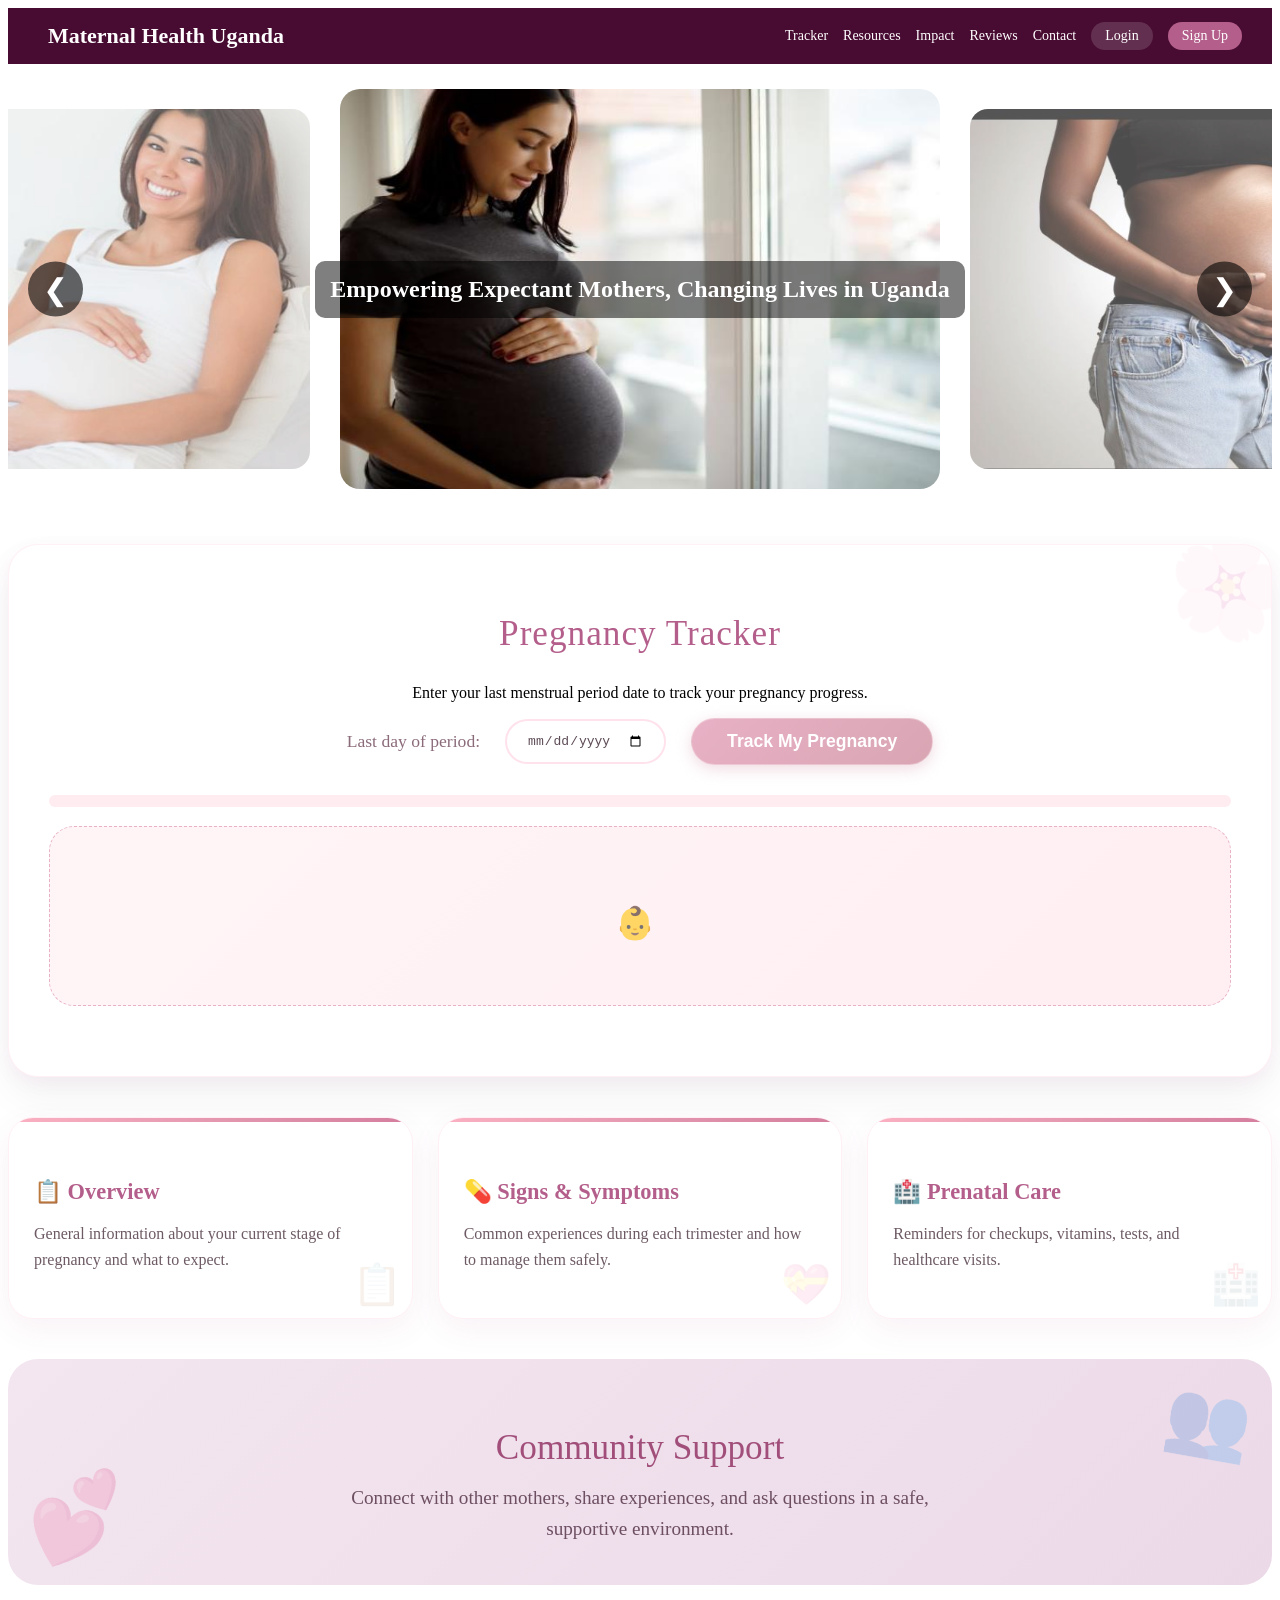
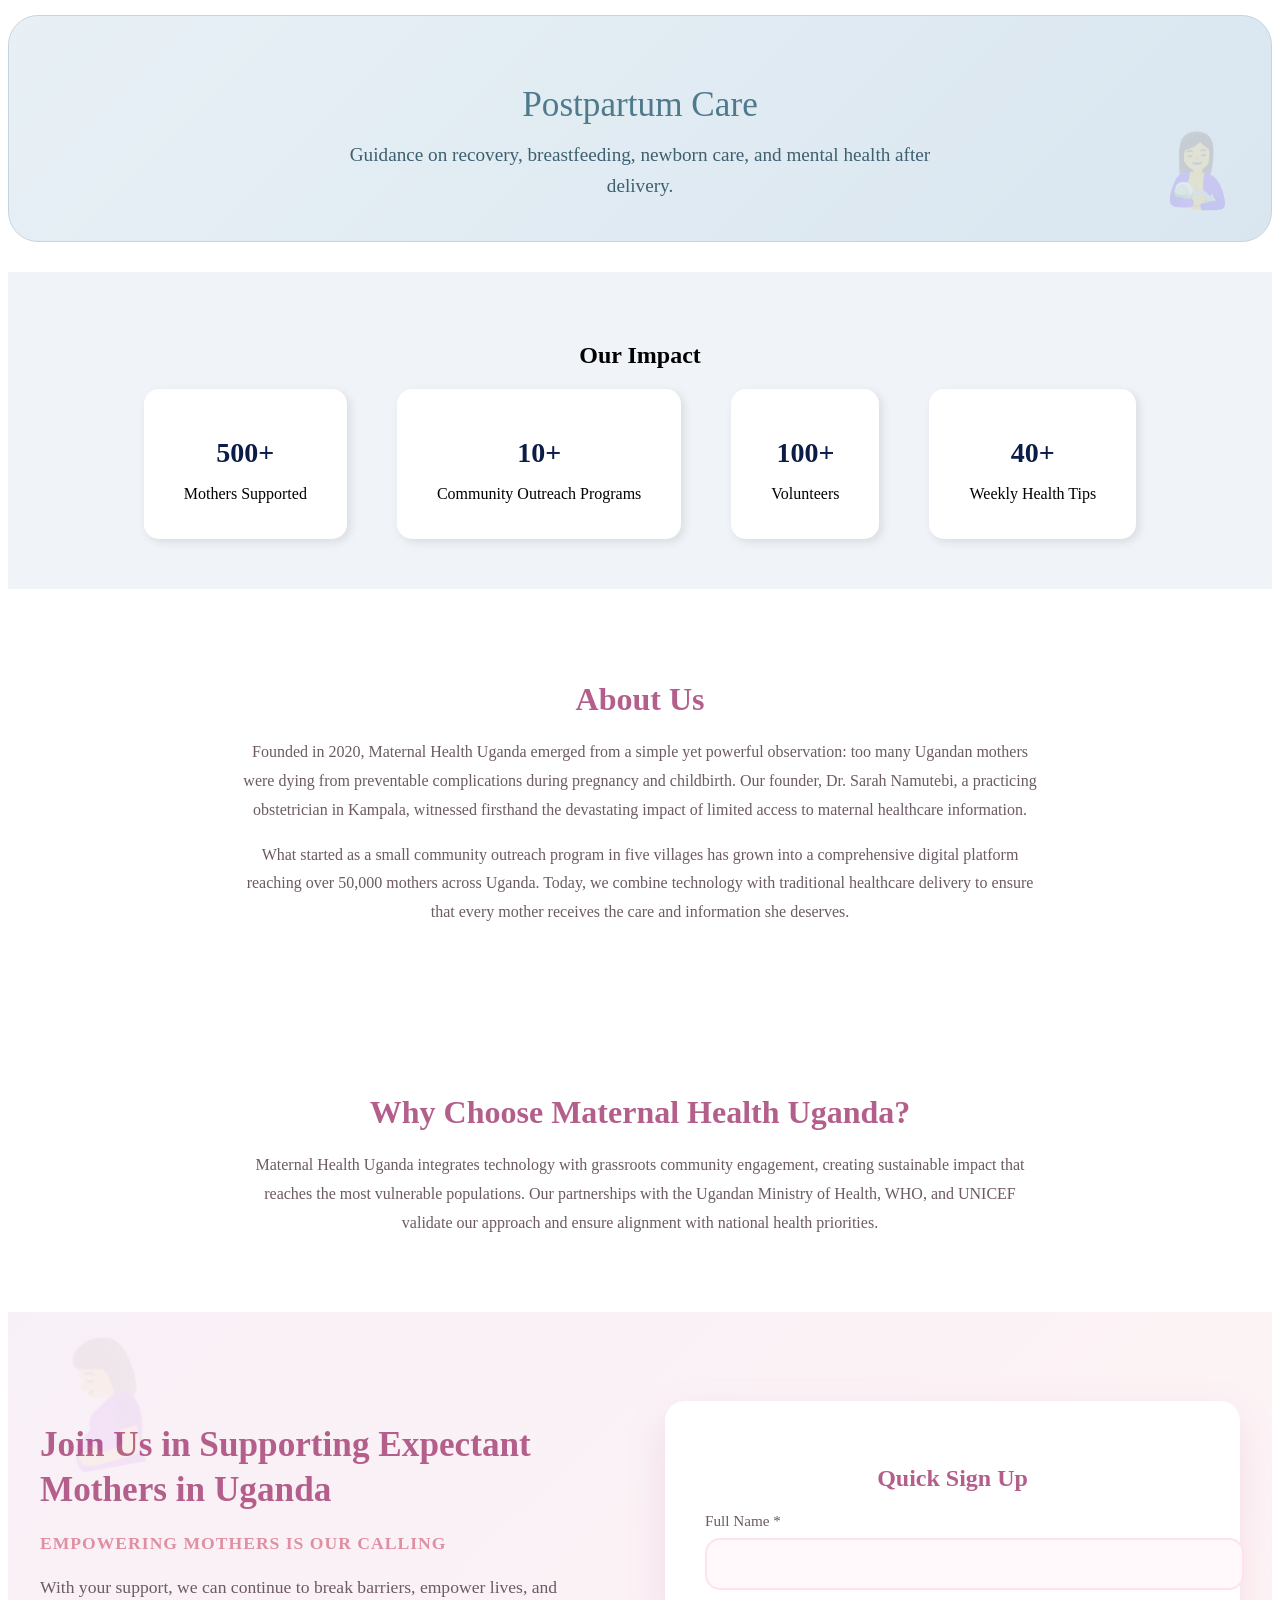
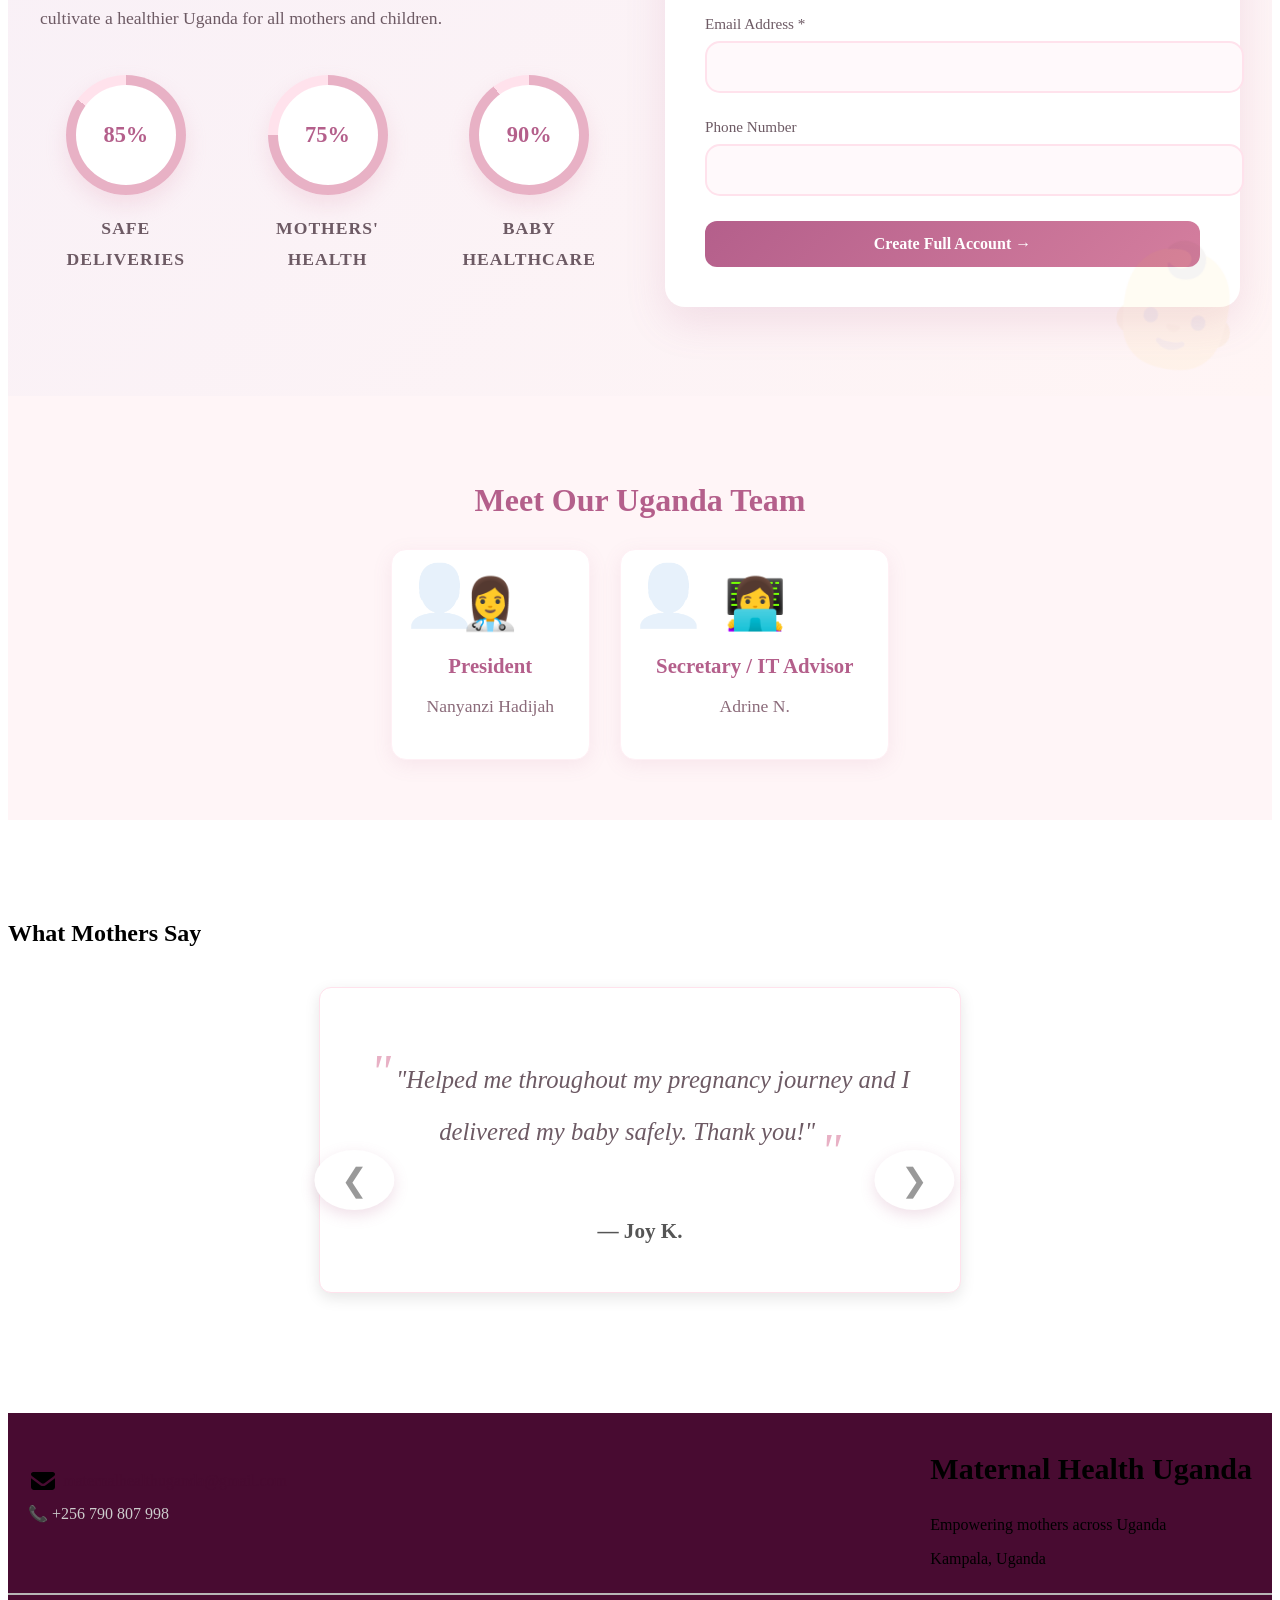
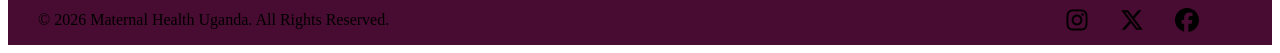
==== frontend/index.html @ 9201e418 "Added new files in reltion to the instructions" ====
<!DOCTYPE html>
<html lang="en">
<head>
    <meta charset="UTF-8">
    <meta name="viewport" content="width=device-width, initial-scale=1.0">
    <title>Maternal Health Uganda</title>
    <link rel="stylesheet" href="style.css">
</head>
<body>

<!-- HEADER -->
<header>
    <div id="left-header">
        <a href="index.html" id="logo">Maternal Health Uganda</a>
    </div>
    <nav id="right-header">
        <a href="#tracker">Tracker</a>
        <a href="#resources">Resources</a>
        <a href="#impact">Impact</a>
        <a href="#review-section">Reviews</a>
        <a href="#contact-section">Contact</a>
        <a href="login.html" class="nav-btn">Login</a>
        <a href="signup.html" class="nav-btn signup">Sign Up</a>
    </nav>
</header>

<!-- HERO SLIDESHOW -->
<section id="fold">
    <div class="slide-show">
        <div class="slide-show-container">
            <div class="slide active-slide">
                <img src="../Images/1.jpeg" alt="Maternal Health Uganda">
            </div>
            <div class="slide right-slide">
                <img src="../Images/2.jpeg" alt="Supporting Mothers">
            </div>
            <div class="slide left-slide">
                <img src="../Images/3.jpeg" alt="Community Health">
            </div>
            <div class="slide-show-words">Empowering Expectant Mothers, Changing Lives in Uganda</div>
            <button class="slide-btn prev">&#10094;</button>
            <button class="slide-btn next">&#10095;</button>
        </div>
    </div>
</section>

<!-- PREGNANCY TRACKER SECTION -->
<section id="tracker" class="tracker">
    <h2>Pregnancy Tracker</h2>
    <p>Enter your last menstrual period date to track your pregnancy progress.</p>
    <div class="tracker-input">
        <label for="lastPeriod">Last day of period:</label>
        <input type="date" id="lastPeriod" />
        <button onclick="trackPregnancy()">Track My Pregnancy</button>
    </div>
    <div class="progress-container">
        <div id="progressBar"></div>
    </div>
    <p id="weekInfo"></p>
    <section class="snapshot">
        <h3 id="pregnancyWeek"></h3>
        <p id="babySizeText"></p>
    </section>
    <div id="healthTipBox" class="health-tip" style="display:none;">
        <h4 id="tipTitle"></h4>
        <p id="tipContent"></p>
    </div>
</section>

<!-- INFO CARDS -->
<section id="resources" class="cards">
    <div class="card">
        <h4>📋 Overview</h4>
        <p>General information about your current stage of pregnancy and what to expect.</p>
    </div>
    <div class="card">
        <h4>💊 Signs & Symptoms</h4>
        <p>Common experiences during each trimester and how to manage them safely.</p>
    </div>
    <div class="card">
        <h4>🏥 Prenatal Care</h4>
        <p>Reminders for checkups, vitamins, tests, and healthcare visits.</p>
    </div>
</section>

<!-- COMMUNITY -->
<section class="community">
    <h2>Community Support</h2>
    <p>Connect with other mothers, share experiences, and ask questions in a safe, supportive environment.</p>
</section>

<!-- POSTPARTUM -->
<section id="postpaturm" class="postpartum">
    <h2>Postpartum Care</h2>
    <p>Guidance on recovery, breastfeeding, newborn care, and mental health after delivery.</p>
</section>

<!-- IMPACT SECTION -->
<section id="impact" class="impact">
    <h2>Our Impact</h2>
    <div class="impact-counters">
        <div class="impact-card"><h3>500+</h3><p>Mothers Supported</p></div>
        <div class="impact-card"><h3>10+</h3><p>Community Outreach Programs</p></div>
        <div class="impact-card"><h3>100+</h3><p>Volunteers</p></div>
        <div class="impact-card"><h3>40+</h3><p>Weekly Health Tips</p></div>
    </div>
</section>

<!-- ABOUT US -->
<section id="about-section">
    <div class="about-us">
        <h3>About Us</h3>
        <p>Founded in 2020, Maternal Health Uganda emerged from a simple yet powerful observation: too many Ugandan mothers were dying from preventable complications during pregnancy and childbirth. Our founder, Dr. Sarah Namutebi, a practicing obstetrician in Kampala, witnessed firsthand the devastating impact of limited access to maternal healthcare information.</p>
        <p>What started as a small community outreach program in five villages has grown into a comprehensive digital platform reaching over 50,000 mothers across Uganda. Today, we combine technology with traditional healthcare delivery to ensure that every mother receives the care and information she deserves.</p>
    </div>
</section>

<!-- WHY CHOOSE US -->
<section id="why-section">
    <div class="why-us">
        <h3>Why Choose Maternal Health Uganda?</h3>
        <p>Maternal Health Uganda integrates technology with grassroots community engagement, creating sustainable impact that reaches the most vulnerable populations. Our partnerships with the Ugandan Ministry of Health, WHO, and UNICEF validate our approach and ensure alignment with national health priorities.</p>
    </div>
</section>

<!-- SIGNUP FORM -->
<section class="signup-section">
    <div class="container">
        <div class="signup-content">
            <div class="signup-text">
                <h2>Join Us in Supporting Expectant Mothers in Uganda</h2>
                <p class="tagline-text">EMPOWERING MOTHERS IS OUR CALLING</p>
                <p>With your support, we can continue to break barriers, empower lives, and cultivate a healthier Uganda for all mothers and children.</p>
                <div class="progress-circles">
                    <div class="circle-progress">
                        <div class="circle" data-percent="85"><span>85%</span></div>
                        <p>Safe Deliveries</p>
                    </div>
                    <div class="circle-progress">
                        <div class="circle" data-percent="75"><span>75%</span></div>
                        <p>Mothers' Health</p>
                    </div>
                    <div class="circle-progress">
                        <div class="circle" data-percent="90"><span>90%</span></div>
                        <p>Baby Healthcare</p>
                    </div>
                </div>
            </div>
            <div class="signup-box">
                <h3>Quick Sign Up</h3>
                <form id="quickSignupForm">
                    <div class="form-group">
                        <label for="qFullName">Full Name *</label>
                        <input type="text" id="qFullName" name="fullName" required>
                    </div>
                    <div class="form-group">
                        <label for="qEmail">Email Address *</label>
                        <input type="email" id="qEmail" name="email" required>
                    </div>
                    <div class="form-group">
                        <label for="qPhone">Phone Number</label>
                        <input type="tel" id="qPhone" name="phone">
                    </div>
                    <a href="signup.html" class="btn-full">Create Full Account →</a>
                </form>
            </div>
        </div>
    </div>
</section>

<!-- TEAM -->
<section class="team-section">
    <div class="container">
        <h2>Meet Our Uganda Team</h2>
        <div class="team-grid">
            <div class="team-member">
                <div class="member-avatar">👩‍⚕️</div>
                <h3>President</h3>
                <p>Nanyanzi Hadijah</p>
            </div>
            <div class="team-member">
                <div class="member-avatar">👩‍💻</div>
                <h3>Secretary / IT Advisor</h3>
                <p>Adrine N.</p>
            </div>
        </div>
    </div>
</section>

<!-- REVIEWS -->
<section id="review-section">
    <h2>What Mothers Say</h2>
    <div id="review">
        <div class="review-slide active">
            <p>"Helped me throughout my pregnancy journey and I delivered my baby safely. Thank you!"</p>
            <h4>— Joy K.</h4>
        </div>
        <div class="review-slide">
            <p>"Very user-friendly and an efficient way to get support during pregnancy."</p>
            <h4>— Lisa M.</h4>
        </div>
        <div class="review-slide">
            <p>"The weekly tips were incredibly helpful. I knew exactly what to expect each week."</p>
            <h4>— Sarah N.</h4>
        </div>
        <div class="controls">
            <span class="prev">&#10094;</span>
            <span class="next">&#10095;</span>
        </div>
    </div>
</section>

<!-- FOOTER -->
<footer id="contact-section">
    <div class="contact-info">
        <div class="contact-info-left">
            <a href="mailto:maternalhealthuganda@gmail.com">
                <img src="../Images/envelope-solid-full.svg" class="fa-icons" alt="Email">
                <span>maternalhealthuganda@gmail.com</span>
            </a>
            <p style="margin-top:8px; color:#ccc;">📞 +256 790 807 998</p>
        </div>
        <div class="contact-info-right">
            <h3>Maternal Health Uganda</h3>
            <p>Empowering mothers across Uganda</p>
            <p>Kampala, Uganda</p>
        </div>
    </div>
    <div class="separator"></div>
    <div class="social-info">
        <div class="social-info-left">&copy; 2026 Maternal Health Uganda. All Rights Reserved.</div>
        <div class="social-info-right">
            <img src="../Images/instagram-brands-solid-full.svg" class="social-icons" alt="Instagram">
            <img src="../Images/x-twitter-brands-solid-full.svg" class="social-icons" alt="Twitter">
            <img src="../Images/facebook-brands-solid-full.svg" class="social-icons" alt="Facebook">
        </div>
    </div>
</footer>

<script src="slideshow.js"></script>
<script src="tracker.js"></script>
<script src="review.js"></script>
</body>
</html>
---- frontend/style.css ----
/*
---------------------------HEADER----------------------------*/

header {
    display: flex;
    justify-content: space-between;
    align-items: center;
    padding: 20px 50px;
    background-color: #480b31;
    color: #fff;
}
header .logo {
    font-size: 24px;
    font-weight: bold;
}
header nav ul {
    display: flex;
    gap: 20px;
    list-style: none;
}
header nav ul li a {
    color: white;
    text-decoration: none;
    font-weight: 500;
}

/*-
--------------------------FOLD/SLIDESHOW----------------------------*/
#fold{
    height: 480px;
    background-color: #FFFFFF;
    display: flex;
    flex-direction: row;
}

/* Slide show styles - use your previous CSS exactly */
.slide-show { width: 100%; height: 450px; display: flex; justify-content: center; align-items: center; position: relative; }
.slide-show-container { position: relative; width: 100%; height: 400px; overflow: hidden; display: flex; justify-content: center; align-items: center; }
.slide { position: absolute; opacity: 0; transition: all 0.8s ease; }
.slide img { width: 600px; height: 400px; border-radius: 20px; display: block; }
.active-slide { opacity: 1; transform: translateX(0) scale(1); z-index: 100; }
.left-slide { opacity: 0.7; transform: translateX(-100%) scale(0.9); z-index: 2; }
.right-slide { opacity: 0.7; transform: translateX(100%) scale(0.9); z-index: 2; }
.slide-show-words { position: absolute; font-size: 24px; color: #fff; font-weight: bold; background: rgba(0,0,0,0.5); padding: 15px; border-radius: 10px; z-index: 300; }

/* Slide buttons */
.slide-btn { position: absolute; top: 50%; transform: translateY(-50%); background: rgba(0,0,0,0.6); color: white; border: none; font-size: 30px; padding: 10px 15px; cursor: pointer; border-radius: 50%; z-index: 400; }
.slide-btn:hover { background: rgba(0,0,0,0.8); }
.prev { left: 20px; }
.next { right: 20px; }
/* TRACKER SECTION STYLES */
.featured {
    max-width: 1200px;
    margin: 0 auto;
    padding: 40px 20px;
    font-family: 'Segoe UI', Roboto, 'Helvetica Neue', sans-serif;
    background: linear-gradient(135deg, #fff9f9 0%, #f8f0f7 100%);
}

/* Main Tracker Card */
.tracker {
    background: white;
    border-radius: 30px;
    padding: 40px;
    margin-bottom: 30px;
    box-shadow: 0 20px 40px rgba(0, 0, 0, 0.05), 0 5px 15px rgba(226, 152, 203, 0.1);
    text-align: center;
    border: 1px solid rgba(255, 209, 220, 0.3);
    position: relative;
    overflow: hidden;
}

.tracker::before {
    content: '🌸';
    position: absolute;
    top: -20px;
    right: -20px;
    font-size: 100px;
    opacity: 0.1;
    transform: rotate(15deg);
}

.tracker h2 {
    color: #b45f8b;
    font-size: 2.2em;
    margin-bottom: 30px;
    font-weight: 500;
    letter-spacing: 1px;
    text-shadow: 2px 2px 4px rgba(255, 255, 255, 0.8);
}

.tracker label {
    color: #8b6b7a;
    font-size: 1.1em;
    font-weight: 500;
    margin-right: 15px;
}

.tracker input[type="date"] {
    padding: 12px 20px;
    border: 2px solid #ffe2ec;
    border-radius: 50px;
    font-size: 1em;
    color: #5d4b55;
    background: white;
    transition: all 0.3s ease;
    margin-right: 15px;
    outline: none;
}

.tracker input[type="date"]:focus {
    border-color: #d9a5b3;
    box-shadow: 0 0 0 3px rgba(217, 165, 179, 0.2);
}

.tracker button {
    background: linear-gradient(135deg, #e8b1c5 0%, #d9a5b3 100%);
    color: white;
    border: none;
    padding: 12px 35px;
    border-radius: 50px;
    font-size: 1.1em;
    font-weight: 600;
    cursor: pointer;
    transition: all 0.3s ease;
    box-shadow: 0 4px 15px rgba(217, 165, 179, 0.4);
    border: 1px solid rgba(255, 255, 255, 0.3);
}

.tracker button:hover {
    transform: translateY(-2px);
    box-shadow: 0 6px 20px rgba(217, 165, 179, 0.6);
    background: linear-gradient(135deg, #d9a5b3 0%, #c492a2 100%);
}

/* Progress Bar */
.progress-container {
    width: 100%;
    height: 12px;
    background-color: #ffecf0;
    border-radius: 50px;
    margin: 30px 0 15px;
    overflow: hidden;
}

#progressBar {
    width: 0%;
    height: 100%;
    background: linear-gradient(90deg, #fbb1c2 0%, #e598b0 50%, #d47e9e 100%);
    border-radius: 50px;
    transition: width 0.5s ease;
    position: relative;
}

#progressBar::after {
    content: '';
    position: absolute;
    top: 0;
    left: 0;
    right: 0;
    bottom: 0;
    background: linear-gradient(90deg, transparent, rgba(255, 255, 255, 0.3), transparent);
    animation: shimmer 2s infinite;
}

@keyframes shimmer {
    0% { transform: translateX(-100%); }
    100% { transform: translateX(100%); }
}

#weekInfo {
    color: #8b6b7a;
    font-size: 1.2em;
    font-weight: 500;
    margin-top: 10px;
}

/* Baby Growth Snapshot */
.snapshot {
    background: linear-gradient(135deg, #fff5f7 0%, #ffeef2 100%);
    border-radius: 25px;
    padding: 30px;
    margin-bottom: 30px;
    text-align: center;
    border: 1px dashed #e8b1c5;
}

#pregnancyWeek {
    color: #b45f8b;
    font-size: 2.5em;
    margin-bottom: 10px;
    font-weight: 400;
    position: relative;
    display: inline-block;
}

#pregnancyWeek::before {
    content: '👶';
    font-size: 0.8em;
    margin-right: 10px;
    opacity: 0.7;
}

#babySizeText {
    color: #7a5d6b;
    font-size: 1.3em;
    font-weight: 300;
    letter-spacing: 0.5px;
}

/* Info Cards */
.cards {
    display: grid;
    grid-template-columns: repeat(auto-fit, minmax(280px, 1fr));
    gap: 25px;
    margin: 40px 0;
}

.card {
    background: white;
    border-radius: 25px;
    padding: 30px 25px;
    box-shadow: 0 10px 30px rgba(180, 95, 139, 0.08);
    transition: all 0.3s ease;
    border: 1px solid #fff0f5;
    position: relative;
    overflow: hidden;
}

.card:hover {
    transform: translateY(-5px);
    box-shadow: 0 15px 40px rgba(180, 95, 139, 0.15);
    border-color: #e8b1c5;
}

.card::before {
    content: '';
    position: absolute;
    top: 0;
    left: 0;
    right: 0;
    height: 4px;
    background: linear-gradient(90deg, #fbb1c2, #e598b0, #d47e9e);
}

.card h4 {
    color: #b45f8b;
    font-size: 1.4em;
    margin-bottom: 15px;
    font-weight: 600;
}

.card p {
    color: #6d5a64;
    line-height: 1.6;
    font-size: 1em;
}

/* Community Section */
.community {
    background: linear-gradient(135deg, #f3e6f0 0%, #ecd9e8 100%);
    border-radius: 30px;
    padding: 40px;
    margin: 30px 0;
    text-align: center;
    position: relative;
    overflow: hidden;
}

.community::before {
    content: '💕';
    position: absolute;
    left: 20px;
    bottom: 20px;
    font-size: 80px;
    opacity: 0.2;
    transform: rotate(-10deg);
}

.community::after {
    content: '👥';
    position: absolute;
    right: 20px;
    top: 20px;
    font-size: 70px;
    opacity: 0.2;
    transform: rotate(10deg);
}

.community h2 {
    color: #a14f7a;
    font-size: 2.2em;
    margin-bottom: 15px;
    font-weight: 500;
}

.community p {
    color: #6d4f61;
    font-size: 1.2em;
    max-width: 600px;
    margin: 0 auto;
    line-height: 1.6;
}

/* Postpartum Section */
.postpartum {
    background: linear-gradient(135deg, #e8f0f5 0%, #d9e6f0 100%);
    border-radius: 30px;
    padding: 40px;
    margin: 30px 0;
    text-align: center;
    border: 1px solid #c4d4e0;
    position: relative;
    overflow: hidden;
}

.postpartum::before {
    content: '🤱';
    position: absolute;
    right: 30px;
    bottom: 30px;
    font-size: 70px;
    opacity: 0.15;
    transform: rotate(5deg);
}

.postpartum h2 {
    color: #4f7a8c;
    font-size: 2.2em;
    margin-bottom: 15px;
    font-weight: 500;
}

.postpartum p {
    color: #3d6070;
    font-size: 1.2em;
    max-width: 600px;
    margin: 0 auto;
    line-height: 1.6;
}

/* Responsive Design */
@media (max-width: 768px) {
    .featured {
        padding: 20px 15px;
    }
    
    .tracker {
        padding: 30px 20px;
    }
    
    .tracker input[type="date"] {
        display: block;
        width: 100%;
        margin: 15px 0;
    }
    
    .tracker button {
        width: 100%;
    }
    
    .cards {
        grid-template-columns: 1fr;
    }
    
    .community h2,
    .postpartum h2 {
        font-size: 1.8em;
    }
}

@media (max-width: 480px) {
    #pregnancyWeek {
        font-size: 2em;
    }
    
    #babySizeText {
        font-size: 1.1em;
    }
    
    .tracker h2 {
        font-size: 1.8em;
    }
}

/* Add some decorative elements */
.card:nth-child(1)::after { content: '📋'; position: absolute; bottom: 10px; right: 10px; opacity: 0.1; font-size: 40px; }
.card:nth-child(2)::after { content: '💝'; position: absolute; bottom: 10px; right: 10px; opacity: 0.1; font-size: 40px; }
.card:nth-child(3)::after { content: '🏥'; position: absolute; bottom: 10px; right: 10px; opacity: 0.1; font-size: 40px; }

/* Animation for cards on scroll */
@keyframes fadeInUp {
    from {
        opacity: 0;
        transform: translateY(20px);
    }
    to {
        opacity: 1;
        transform: translateY(0);
    }
}

.card {
    animation: fadeInUp 0.6s ease forwards;
    animation-play-state: paused;
}

.card.visible {
    animation-play-state: running;
}
/* FEATURED PROGRAMS */
.featured { flex-direction: row; align-items: left; padding: 60px; }
.featured-header { font-size: 40px; margin-bottom: 30px; text-align: left; }
.featured-rooms-container { display: flex; justify-content: left; gap: 50px; }
.featured-rooms { width: 500px; height: 300px; background-color: rgb(203, 209, 225); border-radius: 100px; display: flex; flex-direction: column; align-items: left; justify-content: left; cursor: pointer; transition: transform 0.3s ease; }
.featured-rooms:hover { transform: scale(1.1); }
.featured-images { width: 500px; height: 200px; border-radius: 10px; margin-bottom: 10px; }
.inner-words { font-size: 14px; text-align: left; }

/* IMPACT SECTION */
.impact { background-color: #f0f4f8; padding: 50px 0; text-align: center; }
.impact-header { font-size: 36px; margin-bottom: 40px; }
.impact-counters { display: flex; justify-content: center; gap: 50px; }
.impact-card { background-color: #fff; padding: 20px 40px; border-radius: 15px; box-shadow: 3px 3px 10px rgba(0,0,0,0.1); }
.impact-card h3 { font-size: 28px; color: #0B1C48; margin-bottom: 10px; }

/* AREAS SECTION */
.location-section { padding: 50px; text-align: center; }
.location-section-header { font-size: 32px; margin-bottom: 30px; }
.location-images-container { display: flex; justify-content: center; gap: 20px; overflow-x: auto; }
.location-images { width: 180px; border-radius: 20px; cursor: pointer; transition: transform 0.3s ease; }
.location-images img { width: 150%; border-radius: 164px; }
.location-images p { text-align: center; margin-top: 5px; font-weight: 500; }

/* GET INVOLVED / DONATE / CONTACT */
.get-involved, .donate-section, .contact-section { padding: 50px; text-align: center; }
.browse-hostel-btn { background-color: #00BFFF; border: none; border-radius: 10px; padding: 10px 25px; color: #fff; cursor: pointer; font-size: 16px; }
.browse-hostel-btn:hover { transform: scale(1.05); transition: 0.3s; }


/* SIGNUP SECTION */
.signup-section {
    background: linear-gradient(135deg, #f8f0f7 0%, #fff5f5 100%);
    padding: 80px 0;
    position: relative;
    overflow: hidden;
}

.signup-section::before {
    content: '🤰';
    position: absolute;
    top: 20px;
    left: 20px;
    font-size: 120px;
    opacity: 0.05;
    transform: rotate(-10deg);
}

.signup-section::after {
    content: '👶';
    position: absolute;
    bottom: 20px;
    right: 20px;
    font-size: 120px;
    opacity: 0.05;
    transform: rotate(10deg);
}

.container {
    max-width: 1200px;
    margin: 0 auto;
    padding: 0 20px;
}

.signup-content {
    display: grid;
    grid-template-columns: 1fr 1fr;
    gap: 50px;
    align-items: center;
}

.signup-text h2 {
    color: #b45f8b;
    font-size: 2.2em;
    line-height: 1.3;
    margin-bottom: 20px;
    font-weight: 600;
}

.signup-text p:first-of-type {
    color: #e08fa3;
    font-size: 1.1em;
    font-weight: 600;
    letter-spacing: 1px;
    margin-bottom: 15px;
    text-transform: uppercase;
}

.signup-text p:last-of-type {
    color: #6d5a64;
    line-height: 1.8;
    font-size: 1.1em;
    margin-bottom: 40px;
}

/* Progress Circles */
.progress-circles {
    display: flex;
    gap: 30px;
    flex-wrap: wrap;
    justify-content: center;
}

.circle-progress {
    text-align: center;
    flex: 1;
    min-width: 120px;
}

.circle {
    width: 120px;
    height: 120px;
    border-radius: 50%;
    background: conic-gradient(#e8b1c5 0deg, #ffe2ec 0deg);
    display: flex;
    align-items: center;
    justify-content: center;
    margin: 0 auto 15px;
    position: relative;
    box-shadow: 0 10px 20px rgba(232, 177, 197, 0.3);
    transition: transform 0.3s ease;
}

.circle:hover {
    transform: scale(1.05);
}

.circle::before {
    content: '';
    position: absolute;
    width: 100px;
    height: 100px;
    border-radius: 50%;
    background: white;
}

.circle span {
    position: relative;
    z-index: 1;
    font-size: 1.4em;
    font-weight: 700;
    color: #b45f8b;
}

.circle-progress p {
    color: #8b6b7a;
    font-weight: 500;
    font-size: 0.95em;
}

/* Signup Form */
.signup-container {
    background: white;
    padding: 50px;
    border-radius: 30px;
    box-shadow: 0 30px 60px rgba(180, 95, 139, 0.15);
    position: relative;
    overflow: hidden;
}

.signup-container::before {
    content: '📝';
    position: absolute;
    top: -20px;
    right: -20px;
    font-size: 80px;
    opacity: 0.1;
    transform: rotate(15deg);
}

.signup-container h3 {
    color: #b45f8b;
    font-size: 2em;
    margin-bottom: 30px;
    text-align: center;
    font-weight: 500;
    text-transform: capitalize;
}

.form-group {
    margin-bottom: 25px;
}

.form-group label {
    display: block;
    color: #6d5a64;
    font-weight: 500;
    margin-bottom: 8px;
    font-size: 0.95em;
}

.form-group input {
    width: 100%;
    padding: 15px 20px;
    border: 2px solid #ffe2ec;
    border-radius: 15px;
    font-size: 1em;
    transition: all 0.3s ease;
    background: #fff9fb;
}

.form-group input:focus {
    outline: none;
    border-color: #e8b1c5;
    box-shadow: 0 0 0 4px rgba(232, 177, 197, 0.1);
    background: white;
}

/* TEAM SECTION */
.team-section {
    padding: 80px 0;
    background: linear-gradient(135deg, #fff5f7 0%, #ffffff 100%);
    position: relative;
}

.section-title {
    text-align: center;
    color: #b45f8b;
    font-size: 2.5em;
    margin-bottom: 50px;
    font-weight: 500;
    position: relative;
    display: inline-block;
    left: 50%;
    transform: translateX(-50%);
}

.section-title::after {
    content: '';
    position: absolute;
    bottom: -15px;
    left: 50%;
    transform: translateX(-50%);
    width: 80px;
    height: 3px;
    background: linear-gradient(90deg, #e8b1c5, #d9a5b3);
    border-radius: 2px;
}

.team-grid {
    display: grid;
    grid-template-columns: repeat(auto-fit, minmax(250px, 1fr));
    gap: 40px;
    max-width: 1000px;
    margin: 0 auto;
}

.team-member {
    background: white;
    border-radius: 20px;
    padding: 30px 20px;
    text-align: center;
    box-shadow: 0 10px 30px rgba(180, 95, 139, 0.1);
    transition: all 0.3s ease;
    border: 1px solid #fff0f5;
    position: relative;
    overflow: hidden;
}

.team-member:hover {
    transform: translateY(-10px);
    box-shadow: 0 20px 40px rgba(180, 95, 139, 0.2);
}

.team-member::before {
    content: '👤';
    position: absolute;
    top: 10px;
    left: 10px;
    font-size: 60px;
    opacity: 0.1;
}

.member-image {
    width: 150px;
    height: 150px;
    border-radius: 50%;
    margin: 0 auto 20px;
    background: linear-gradient(135deg, #ffe2ec, #f8d0db);
    display: flex;
    align-items: center;
    justify-content: center;
    font-size: 4em;
    color: #b45f8b;
    border: 3px solid white;
    box-shadow: 0 10px 20px rgba(0, 0, 0, 0.1);
}

.team-member h3 {
    color: #b45f8b;
    font-size: 1.3em;
    margin-bottom: 10px;
    font-weight: 600;
}

.team-member p {
    color: #8b6b7a;
    font-size: 1.1em;
    font-weight: 500;
}

/* CONTACT SECTION */
.contact-section {
    background: linear-gradient(135deg, #b45f8b 0%, #d9a5b3 100%);
    padding: 60px 0;
    text-align: center;
    color: white;
    position: relative;
    overflow: hidden;
}

.contact-section::before {
    content: '📞';
    position: absolute;
    left: 20px;
    bottom: 20px;
    font-size: 100px;
    opacity: 0.1;
    transform: rotate(-15deg);
}

.contact-section::after {
    content: '✉️';
    position: absolute;
    right: 20px;
    top: 20px;
    font-size: 100px;
    opacity: 0.1;
    transform: rotate(15deg);
}

.contact-section h2 {
    font-size: 2.5em;
    margin-bottom: 20px;
    font-weight: 500;
    text-shadow: 2px 2px 4px rgba(0, 0, 0, 0.1);
}

.contact-section p {
    font-size: 1.3em;
    letter-spacing: 1px;
    background: rgba(255, 255, 255, 0.2);
    display: inline-block;
    padding: 15px 40px;
    border-radius: 50px;
    backdrop-filter: blur(5px);
}

/* ABOUT US SECTION */
#About-us-section {
    padding: 80px 0;
    background: white;
}

.About-us {
    max-width: 900px;
    margin: 0 auto;
    padding: 0 20px;
    text-align: center;
}

.About-us-header {
    color: #b45f8b;
    font-size: 2.5em;
    margin-bottom: 30px;
    font-weight: 500;
    position: relative;
    display: inline-block;
}

.About-us-header::after {
    content: '';
    position: absolute;
    bottom: -10px;
    left: 50%;
    transform: translateX(-50%);
    width: 60px;
    height: 3px;
    background: #e8b1c5;
}

.About-us-paragraph {
    color: #6d5a64;
    line-height: 1.8;
    font-size: 1.15em;
    margin-bottom: 30px;
}

.About-us p:last-of-type {
    color: #8b6b7a;
    line-height: 1.8;
    font-size: 1.1em;
    padding: 30px;
    background: #fff9fb;
    border-radius: 20px;
    border: 1px solid #ffe2ec;
}

/* WHY CHOOSE US SECTION */
#why-chooseMaternal\ Health\ Uganda-section {
    padding: 80px 0;
    background: linear-gradient(135deg, #fff5f5 0%, #fff0f5 100%);
}

.why-choose\ Unisen-Charity-org {
    max-width: 900px;
    margin: 0 auto;
    padding: 0 20px;
    text-align: center;
}

.why-choose-Unisen-Charity-org-header {
    color: #b45f8b;
    font-size: 2.5em;
    margin-bottom: 30px;
    font-weight: 500;
    text-transform: capitalize;
}

.-Why-choose-Unisen-Charity-org-paragraph {
    color: #6d5a64;
    line-height: 1.8;
    font-size: 1.15em;
    padding: 40px;
    background: white;
    border-radius: 30px;
    box-shadow: 0 20px 40px rgba(180, 95, 139, 0.1);
    border: 1px solid #fff0f5;
}

/* REVIEW SECTION */
#review-section {
    padding: 80px 0;
    background: white;
    position: relative;
}

#review {
    max-width: 800px;
    margin: 0 auto;
    padding: 60px 40px;
    background: linear-gradient(135deg, #fff5f7 0%, #fef9fb 100%);
    border-radius: 40px;
    box-shadow: 0 30px 60px rgba(180, 95, 139, 0.15);
    position: relative;
    border: 1px solid #ffe2ec;
}

.review-slide {
    display: none;
    text-align: center;
    animation: fadeIn 0.5s ease;
}

.review-slide.active {
    display: block;
}

@keyframes fadeIn {
    from { opacity: 0; transform: translateY(20px); }
    to { opacity: 1; transform: translateY(0); }
}

.review-slide p {
    color: #6d5a64;
    font-size: 1.4em;
    line-height: 1.6;
    font-style: italic;
    margin-bottom: 25px;
    quotes: "“" "”" "‘" "’";
}

.review-slide p::before {
    content: '"';
    font-size: 2em;
    color: #e8b1c5;
    margin-right: 5px;
}

.review-slide p::after {
    content: '"';
    font-size: 2em;
    color: #e8b1c5;
    margin-left: 5px;
    vertical-align: top;
}

.review-slide h4 {
    color: #b45f8b;
    font-size: 1.2em;
    font-weight: 600;
}

.controls {
    display: flex;
    justify-content: center;
    gap: 20px;
    margin-top: 40px;
}

.controls span {
    width: 50px;
    height: 50px;
    border-radius: 50%;
    background: white;
    display: flex;
    align-items: center;
    justify-content: center;
    font-size: 1.5em;
    cursor: pointer;
    transition: all 0.3s ease;
    box-shadow: 0 5px 15px rgba(180, 95, 139, 0.2);
    color: #b45f8b;
}

.controls span:hover {
    background: #b45f8b;
    color: white;
    transform: scale(1.1);
}

/* RESPONSIVE DESIGN */
@media (max-width: 992px) {
    .signup-content {
        grid-template-columns: 1fr;
        gap: 40px;
    }
    
    .signup-text {
        text-align: center;
    }
    
    .team-grid {
        grid-template-columns: repeat(2, 1fr);
    }
}

@media (max-width: 768px) {
    .progress-circles {
        flex-direction: column;
        align-items: center;
    }
    
    .circle-progress {
        width: 100%;
        max-width: 200px;
    }
    
    .team-grid {
        grid-template-columns: 1fr;
    }
    
    .contact-section p {
        font-size: 1.1em;
        padding: 15px 20px;
    }
    
    .signup-container {
        padding: 30px 20px;
    }
    
    .About-us-header,
    .why-choose-Unisen-Charity-org-header {
        font-size: 2em;
    }
}

@media (max-width: 480px) {
    .section-title {
        font-size: 2em;
    }
    
    .review-slide p {
        font-size: 1.2em;
    }
    
    .contact-section h2 {
        font-size: 2em;
    }
    
    .contact-section p {
        font-size: 1em;
        padding: 12px 15px;
    }
    
    .-Why-choose-Unisen-Charity-org-paragraph {
        padding: 25px;
    }
}

/* Animation for circles */
@keyframes circleProgress {
    from {
        background: conic-gradient(#e8b1c5 0deg, #ffe2ec 0deg);
    }
}

/* Add JavaScript for circle progress */
.circle[data-percent="85"] {
    background: conic-gradient(#e8b1c5 306deg, #ffe2ec 306deg);
}

.circle[data-percent="75"] {
    background: conic-gradient(#e8b1c5 270deg, #ffe2ec 270deg);
}

.circle[data-percent="90"] {
    background: conic-gradient(#e8b1c5 324deg, #ffe2ec 324deg);
}
/*MEDIA QUERIES*/ 
@media screen and (max-width: 768px) {
    .slide img { width: 80vw; height: auto; }
    .featured-programs-container { flex-direction: column; align-items: center; }
    .impact-counters { flex-direction: column; gap: 30px; }
    .location-images-container { flex-direction: column; }
}

/*
*{
    margin: 0;
    padding: 0;
    box-sizing: border-box;
    scroll-behavior: smooth;
}
body{
    font-family: "Nunito", sans-serif;
    /* font-family: 'Arial', 'Helvetica Neue', sans-serif; */
    /* font-family: 'Circular'; *
    font-optical-sizing: auto;
    font-style: normal;
    background-color: #FFFFFF;
    width: 100vw;
}

/*----------------------------------------HEADER-------------------------------------*
header{
    top: 0;
    left: 0;
    width: 100%;
    position: fixed;
    padding: 0 40px;
    transition: all 0.4s ease;
    width: 100%;
    height: 80px;
    display: flex;
    flex-direction: row;
    /* justify-content: center; *
    align-items: center;
    background-color: #FFFFFF;
    background-color: #ebebeb;
    border-bottom: 1px solid rgb(181, 179, 179);
    box-shadow: 0px 10px 60px 2px rgba(11,28,72,0.4);
    backdrop-filter: blur(10px);
    z-index: 1000;
}

/*-------------LEFT HEADER-----------*
#left-header{
    position: absolute;
    width: 136px;
    left: 30px;
    top: 50%;
    transform: translateY(-50%);
    font-size: 25px;
    color: #0B1C48;
    cursor: default;
    display: flex;
    flex-direction: column;
    align-items: center;
    justify-content: center;
    transition: all 0.4s ease;
}
#logo {
    color: #0B1C48;
    font-size: 32px;
    margin-bottom: 10px;
    transition: all 0.4s ease;
}
/*--------------MIDDLE CONTAINER---------------*
#middle-header{
    margin: 0 0 0 140px;

}
.search-container{
    width: 45px;
    height: 40px;
    border: 1px solid #0B1C48;
    border-radius: 30%;
    cursor: pointer;
}
.search-container.open{
    align-self: flex-end;
    margin: 0;
    display: flex;
    flex-direction: row;
    /* color:white ; *
    background-color: #FFFFFF;
    width: 250px;
    height: 35px;
    align-content: center;
    border-radius: 30px;
    border: 1px solid #0B1C48;
}
.search-container.open:focus-within { /* Smooth single highlight on focus *
    border-color: #1a2d6d; /* darker border *
    box-shadow: 0 0 8px rgba(11, 28, 72, 0.25); /* soft glow *
}
.search-icon{
    padding: 8px 0 0 10px;
    color: #0B1C48;
    font-size: 20px;
}
.search-icon.open{
    padding: 8px 0 0 15px;
}
.search-input{
    display: none;
}
.search-input.open{
    background: transparent;
    color: #0B1C48;
    width: 200px;
    border-radius: 30px;
    border: none;
    outline: none;
    font-size: 21px;
    padding: 0 0 0 15px;
}
.search-input:focus{
    outline: none;
}
.search-input::placeholder{
    color: gray;
    opacity: 1;
    font-size: 21px;
}

/*-------------RIGHT HEADER-----------*/
#right-header{
    position: absolute;
    right: 30px;
    top: 50%;
    transform: translateY(-50%);
    display: flex;
    flex-direction: row;
    gap: 20px;
    align-items: center ;
}
#right-header a {
    text-decoration: none;
    color: #1a2d6d;
}
#right-header a:hover {
    text-decoration: underline;
}


/*------------------------------------------------------------------------------------------------------------------------------------------------------------------------------------------------------*/

/*--------------HEADER AFTER SCROLL-----------
*/
header.scrolled {
    position: fixed;         /* make it sticky when scrolling up */
    top: 0;
    height: 70px;
    /* justify-content: flex-start; push content left */
    background: rgba(255, 255, 255, 0.8);
    backdrop-filter: blur(12px); /* add glassy blur */
    box-shadow: 0 5px 25px rgba(0, 0, 0, 0.15);
}

header.scrolled .left-header {
    flex-direction: row; /* logo beside search */
    align-items: center;
    justify-content: space-evenly;
    gap: 20px;
    /* transform: translateX(50px); slide to left */
}
header.scrolled #logo {
    transform: translate(-565px, 15px);
    font-size: 24px;
    margin-bottom: 0;
}
header.scrolled #search-container {
    transform: translateY(-15px);
    width: 450px;
    height: 40px;
}
header.scrolled #search-input{
    width: 420px;
}
header.scrolled #search-icon{
    padding: 11px 0 0 15px;
    font-size: 17px;
}

/*----------------------------------------MAIN BODY-------------------------------------*/
.main-body{
    margin: 90px 0 0 0;
    z-index: 5;
    display: flex;
    flex-direction: column;
    justify-content: center; 

}










    
/*-------------------WHY CHOOSE UNISEN CHARITY ORG UGANDA-------------------------*/
#why-choose-unisen-charity-org-uganda-section{
    display: flex;
    align-items: center;
    justify-content: center;
    scroll-margin-top: 90px;
}
.why-choose-unisen-charity-org-uganda{
    width: 80%;
    text-align: left;
    padding: 30px 0;
}

/*-------------------ABOUT US-------------------------*/
#About-us-section{
    display: flex;
    align-items: center;
    justify-content: center;
    scroll-margin-top: 90px;
}
.About-us{
    background: #480b31;
    color: #0f0101;
    width: 500px;
    height: 430px;
    border-radius: 50%;
    padding: 60px 40px;
    text-align: center;
    box-shadow: 0 8px 15px rgba(0, 0, 0, 0.3);
    transition: transform 0.3s ease;
}
.About-us:hover {
    transform: scale(1.03);
}

.About-us-header {
    margin-bottom: 15px;
    color: #480b31;
}

.About-us-paragraph {
    font-size: 15px;
    line-height: 1.6;
}

/*---------------------review----------------------------*/
#review-section{
    scroll-margin-top: 90px;
}
#review {
    position: relative;
    max-width: 600px;
    margin: 40px auto;
    padding: 20px;
    background: #fff;
    border-radius: 12px;
    box-shadow: 0 5px 15px rgba(0,0,0,0.1);
    text-align: center;
}

.review-slide {
    display: none;
    font-size: 1.1rem;
    color: #333;
}

.review-slide.active {
    display: block;
}

.review-slide p {
    font-style: italic;
    margin-bottom: 10px;
}

.review-slide h4 {
    color: #555;
}

.controls {
    position: absolute;
    top: 50%;
    width: 100%;
    display: flex;
    justify-content: space-between;
    transform: translate(-4%, -50%);
}

.controls span {
    cursor: pointer;
    font-size: 2rem;
    color: #999;
    padding: 5px 15px;
    transition: color 0.3s;
}

.controls span:hover {
    color: #333;
}



/*-----------------contact-us-section--------------------*/
#contact-section{
    scroll-margin-top: 90px;
}
#Contact-us{
    width: 500px;
    display: flex;
    flex-direction: column;
    align-items: center;
    justify-content: center;
}
#contact-us-form{
    display: flex;
    flex-direction: column;
    align-items: center;
    justify-content: center;
    width: 475px;
}
#contact-us-form-title{
    font-size: 30px;
}
#contact-us-form input{
    font-size: 15px;
    width: 450px;
    min-width: 300px;
    min-height: 50px;
    margin: 5%;
    border-radius: 10px;
    border: none;
    background: rgb(242, 240, 240);
    padding: 0 0 0 10px;
    transition: all 0.3s ease;
}
#contact-us-form input:hover{
    transform: scale(1.1);
}
#contact-us-form input:focus{
    outline: none;
    border: 1px solid #0B1C48;
}


/*----------------------------------------FOOTER-------------------------------------*/
footer{
    /* height: 200px; */
    bottom: 0;
    background-color: #480b31;
}
/*-------------CONTACT INFO-----------*/
.contact-info{
    width: 100%;
    height: 180px;
    display: flex;
    flex-direction: row ;
    justify-content: space-between;
}
.contact-info-left{
    left: 0;
    align-content: center;
    justify-content: center;
    margin: 0 0 0 20px;
}
.contact-info-left a{
    color: #480b31;
    text-decoration: none;
    display: flex;
    align-items: center;
    justify-content: center;
    gap: 5px;
}
.contact-info-right{
    right: 0;
    align-content: center;
    justify-content: center;
    justify-items: end;
    margin: 0 20px 0 0;
}
.contact-info-right h3{
    font-size: 30px;
}
/*-------------SEPARATOR-----------*/
.separator{
    border: 1px solid rgb(183, 181, 181);
}
/*-------------SOCIAL INFO-----------*/
.social-info{
    height: 50px;
    display: flex;
    flex-direction: row;
    align-items: center;
    justify-content: space-between;
    margin: 0 30px;
}
.social-info-left{
    left: 0;
}
.social-info-right{
    right: 0;
    margin: 0 40px 0 0;
    display: flex;
    gap: 25px;
}
.social-icons{
    width: 30px;
    height: 30px;
    color: #480b31;
}




/*---------------------MEDIA QUERIES-------------------*/
@media screen and (max-width: 767px) {
    .About-us{
        height: 450px;
    }
    .contact-info{
        flex-direction: column;
    }
    .contact-info-left{
        margin: 20px 0 0 0;
        text-align: center;
    }
    .contact-info-right{
        justify-items: center;
        justify-content: center;
        margin: 0 0 20px 0;
    }
    .separator{
        margin: 5px 0;
    }
    .social-info{
        flex-direction: column;
        height: 90px;
    }
    .social-info-left{
        margin: 5px 0 0 0;
    }
    .social-info-right{
        margin: 0 0 10px 0;
    }
}



/*-----------------------Font Awesome Icons------------------*/
.fa-icons{
    width: 30px;
    height: 30px;
    color: #0B1C48;
}
/* ── HEADER FIX ── */
header { display:flex; justify-content:space-between; align-items:center; padding:15px 40px; background:#480b31; color:#fff; position:sticky; top:0; z-index:1000; }
#left-header #logo { color:#fff; font-size:22px; font-weight:bold; text-decoration:none; }
#right-header { display:flex; gap:15px; align-items:center; flex-wrap:wrap; }
#right-header a { color:#fff; text-decoration:none; font-size:14px; }
#right-header a:hover { text-decoration:underline; }
.nav-btn { background:rgba(255,255,255,0.15); padding:6px 14px; border-radius:20px; }
.nav-btn.signup { background:#b45f8b; }

/* ── TRACKER FIX ── */
.tracker-input { display:flex; gap:10px; align-items:center; flex-wrap:wrap; justify-content:center; margin-bottom:20px; }
#healthTipBox { background:#fff9fb; border:1px solid #e8b1c5; border-radius:12px; padding:20px; margin-top:20px; text-align:center; }
#healthTipBox h4 { color:#b45f8b; margin-bottom:8px; }

/* ── ERROR / SUCCESS MESSAGES ── */
.error-msg   { background:#ffe0e0; color:#8b0000; padding:10px 15px; border-radius:8px; margin-bottom:15px; font-size:14px; }
.success-msg { background:#e0ffe0; color:#005000; padding:10px 15px; border-radius:8px; margin-bottom:15px; font-size:14px; }

/* ── ABOUT / WHY SECTIONS ── */
#about-section, #why-section { padding:60px 20px; background:#fff; text-align:center; }
.about-us, .why-us { max-width:800px; margin:0 auto; }
.about-us h3, .why-us h3 { color:#b45f8b; font-size:2em; margin-bottom:20px; }
.about-us p, .why-us p { color:#6d5a64; line-height:1.8; margin-bottom:15px; }

/* ── TEAM SECTION ── */
.team-section { padding:60px 20px; background:#fff5f7; text-align:center; }
.team-section h2 { color:#b45f8b; font-size:2em; margin-bottom:30px; }
.team-grid { display:flex; gap:30px; justify-content:center; flex-wrap:wrap; }
.team-member { background:#fff; border-radius:15px; padding:25px 35px; box-shadow:0 5px 20px rgba(180,95,139,0.1); }
.member-avatar { font-size:50px; margin-bottom:10px; }
.team-member h3 { color:#b45f8b; margin-bottom:5px; }

/* ── SIGNUP SECTION BOX ── */
.signup-box { background:#fff; padding:40px; border-radius:20px; box-shadow:0 15px 40px rgba(180,95,139,0.15); }
.signup-box h3 { color:#b45f8b; text-align:center; margin-bottom:20px; font-size:1.5em; }
.btn-full { display:block; background:linear-gradient(135deg,#b45f8b,#d47e9e); color:#fff; text-align:center; padding:14px; border-radius:12px; text-decoration:none; font-weight:bold; margin-top:15px; }
.btn-full:hover { opacity:0.9; }
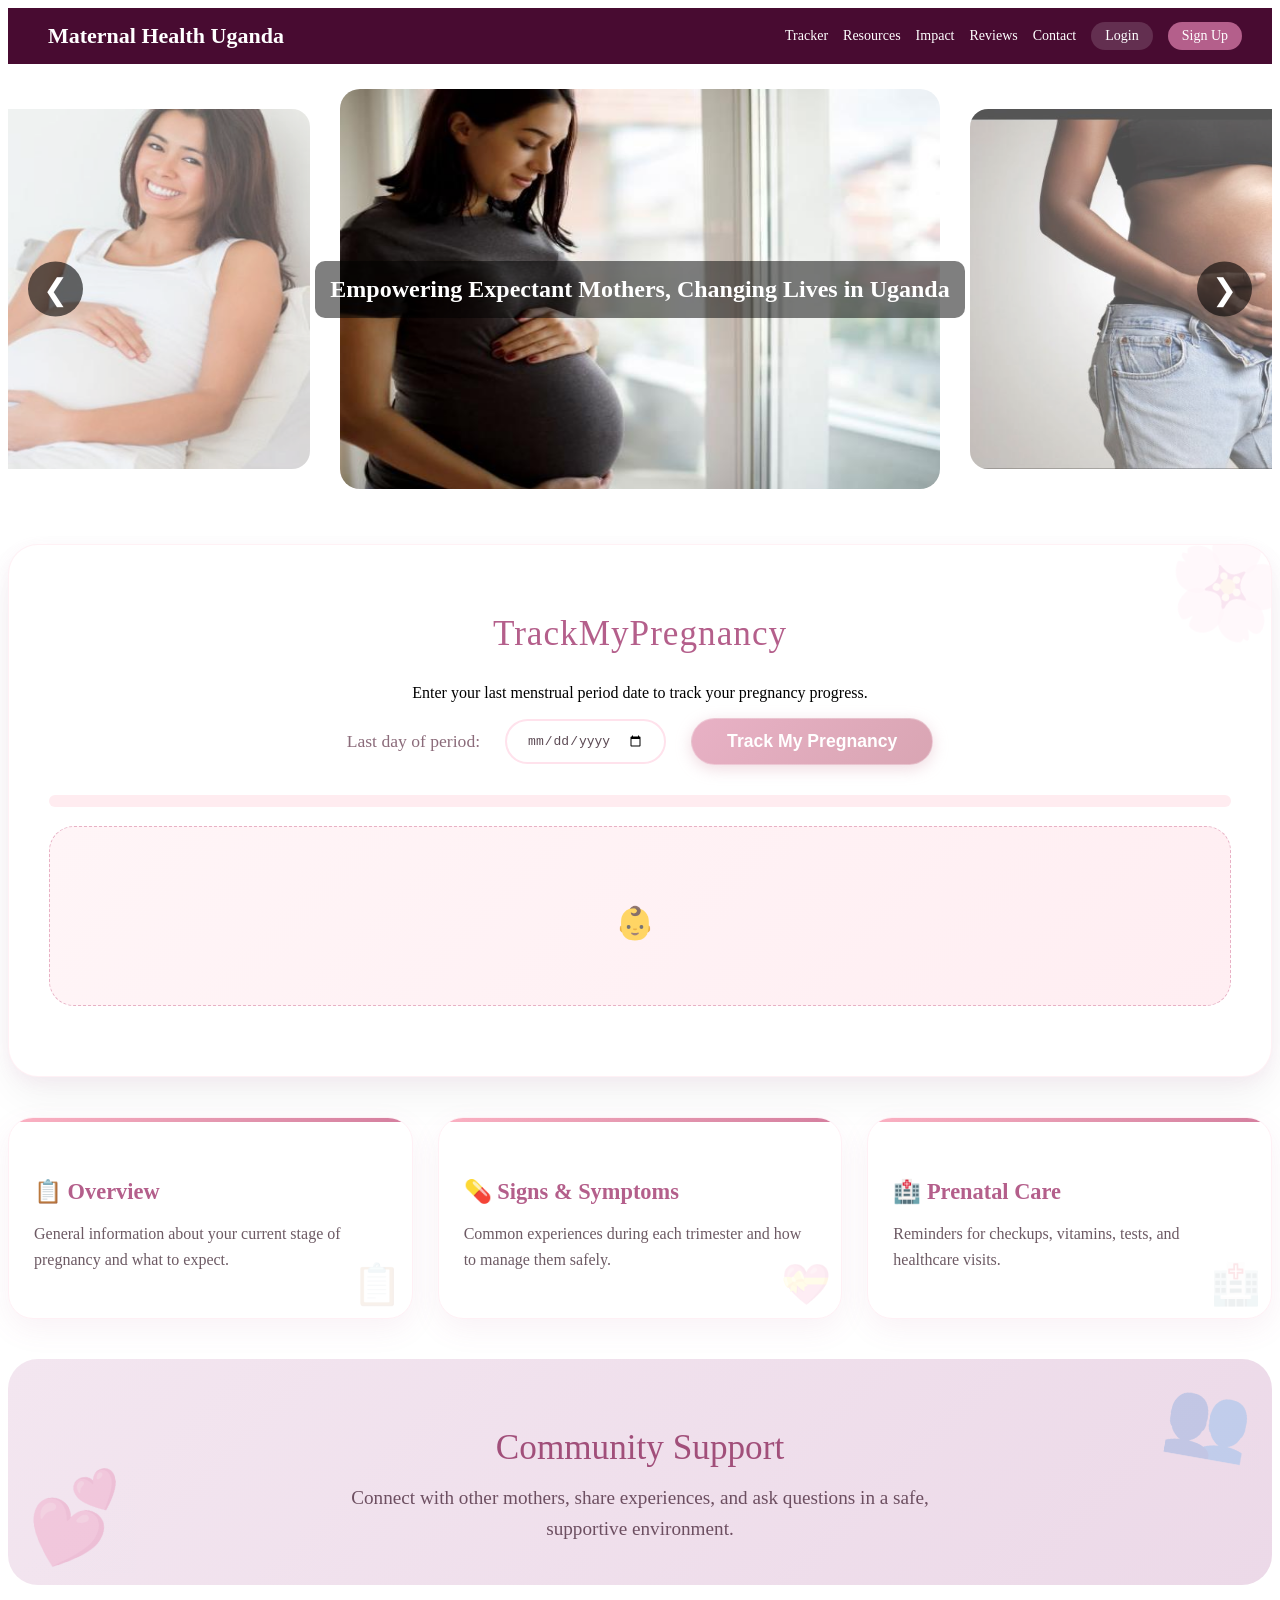
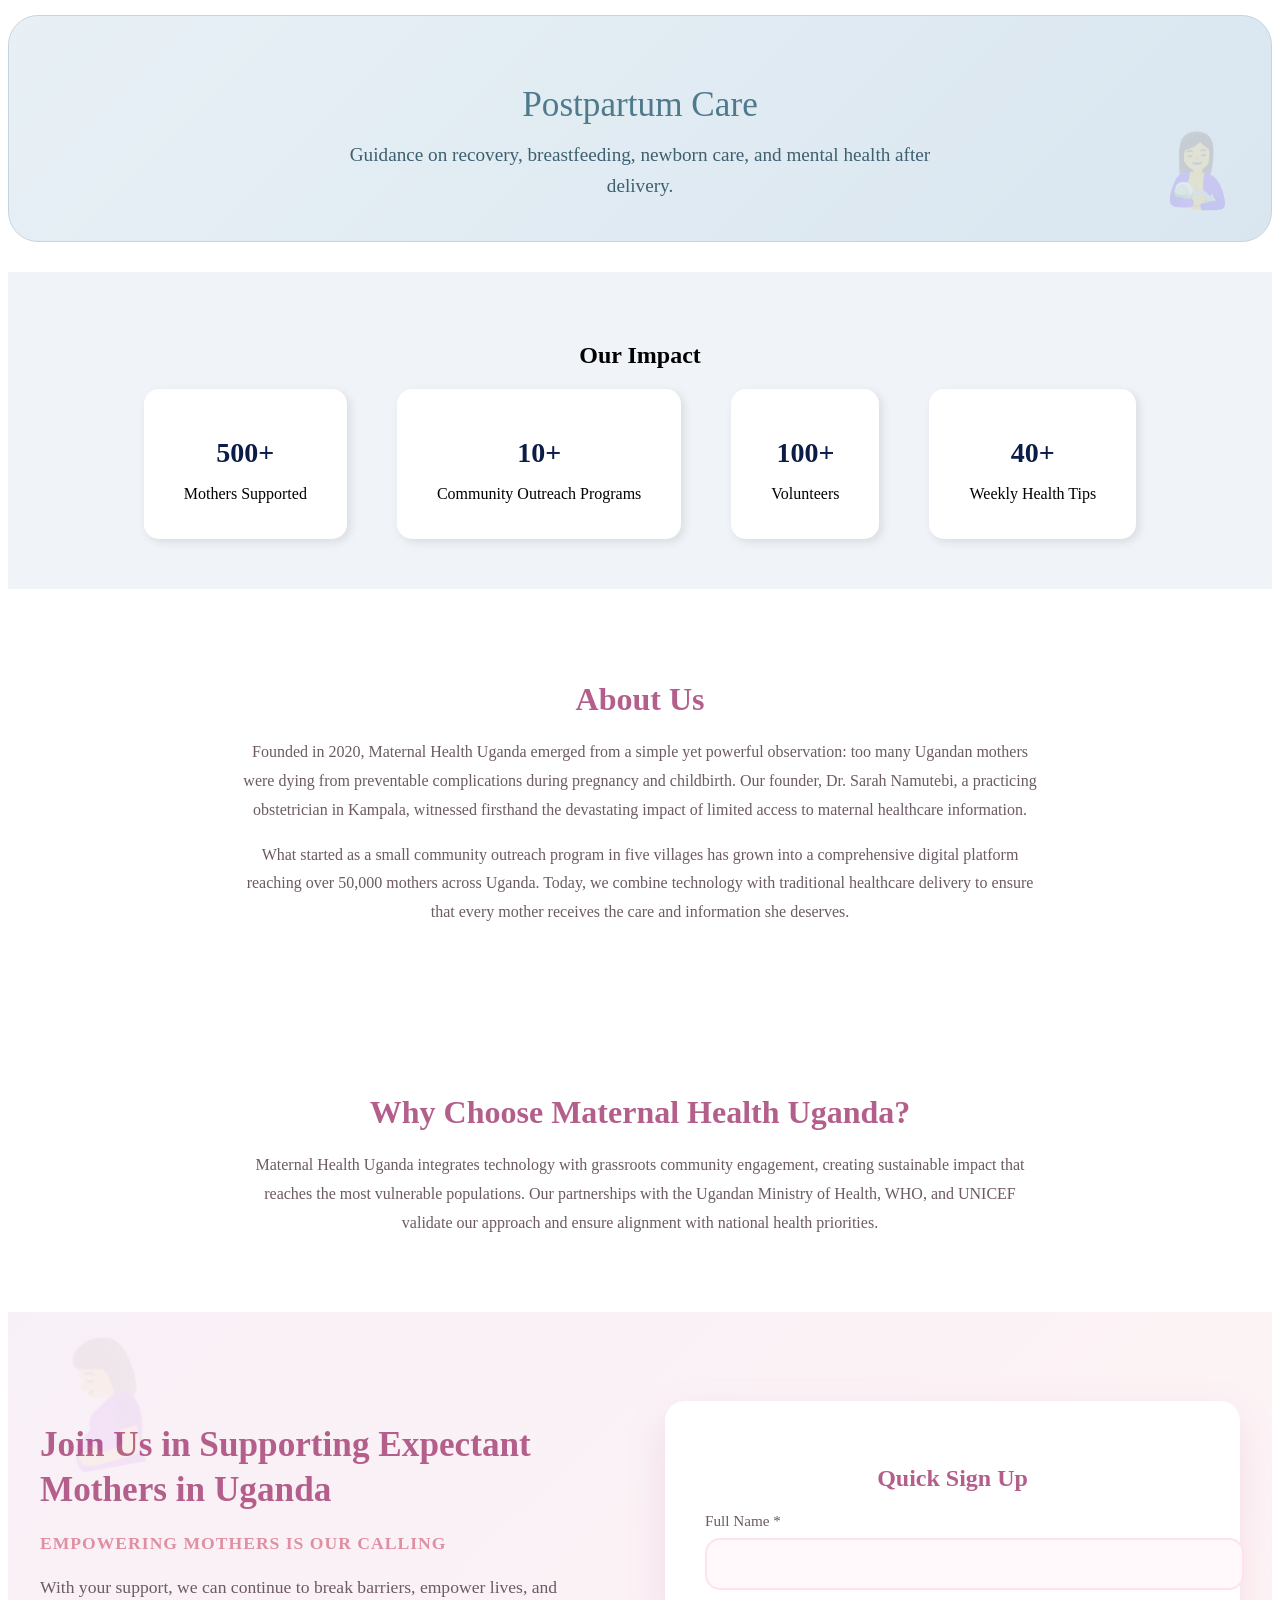
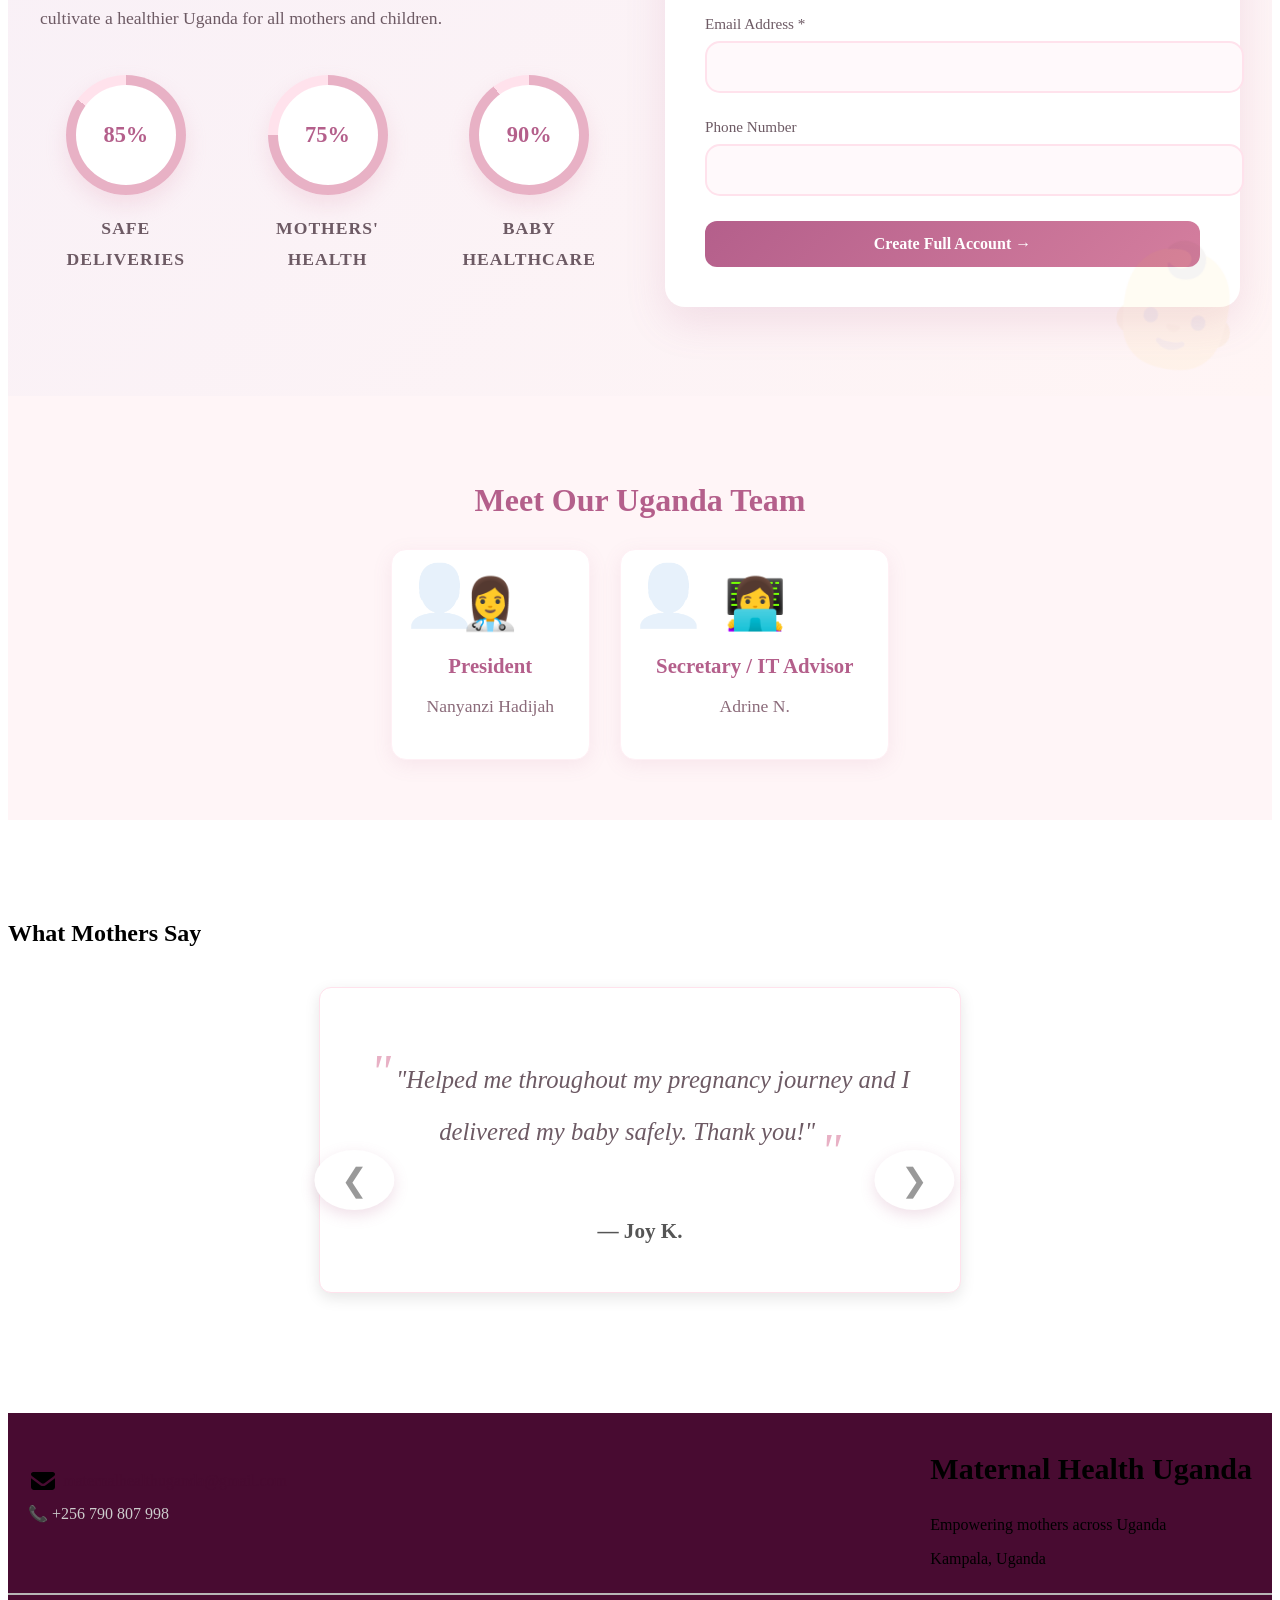
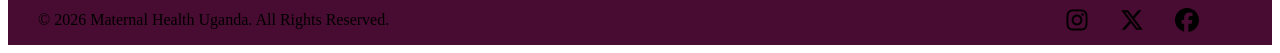
==== commit df5eb783: "Update index.html" ====
--- a/frontend/index.html
+++ b/frontend/index.html
@@ -46,12 +46,12 @@
 
 <!-- PREGNANCY TRACKER SECTION -->
 <section id="tracker" class="tracker">
-    <h2>Pregnancy Tracker</h2>
+    <h2>TrackMyPregnancy</h2>
     <p>Enter your last menstrual period date to track your pregnancy progress.</p>
     <div class="tracker-input">
         <label for="lastPeriod">Last day of period:</label>
         <input type="date" id="lastPeriod" />
-        <button onclick="trackPregnancy()">Track My Pregnancy</button>
+        <button onclick="TrackMyPregnancy()">Track My Pregnancy</button>
     </div>
     <div class="progress-container">
         <div id="progressBar"></div>
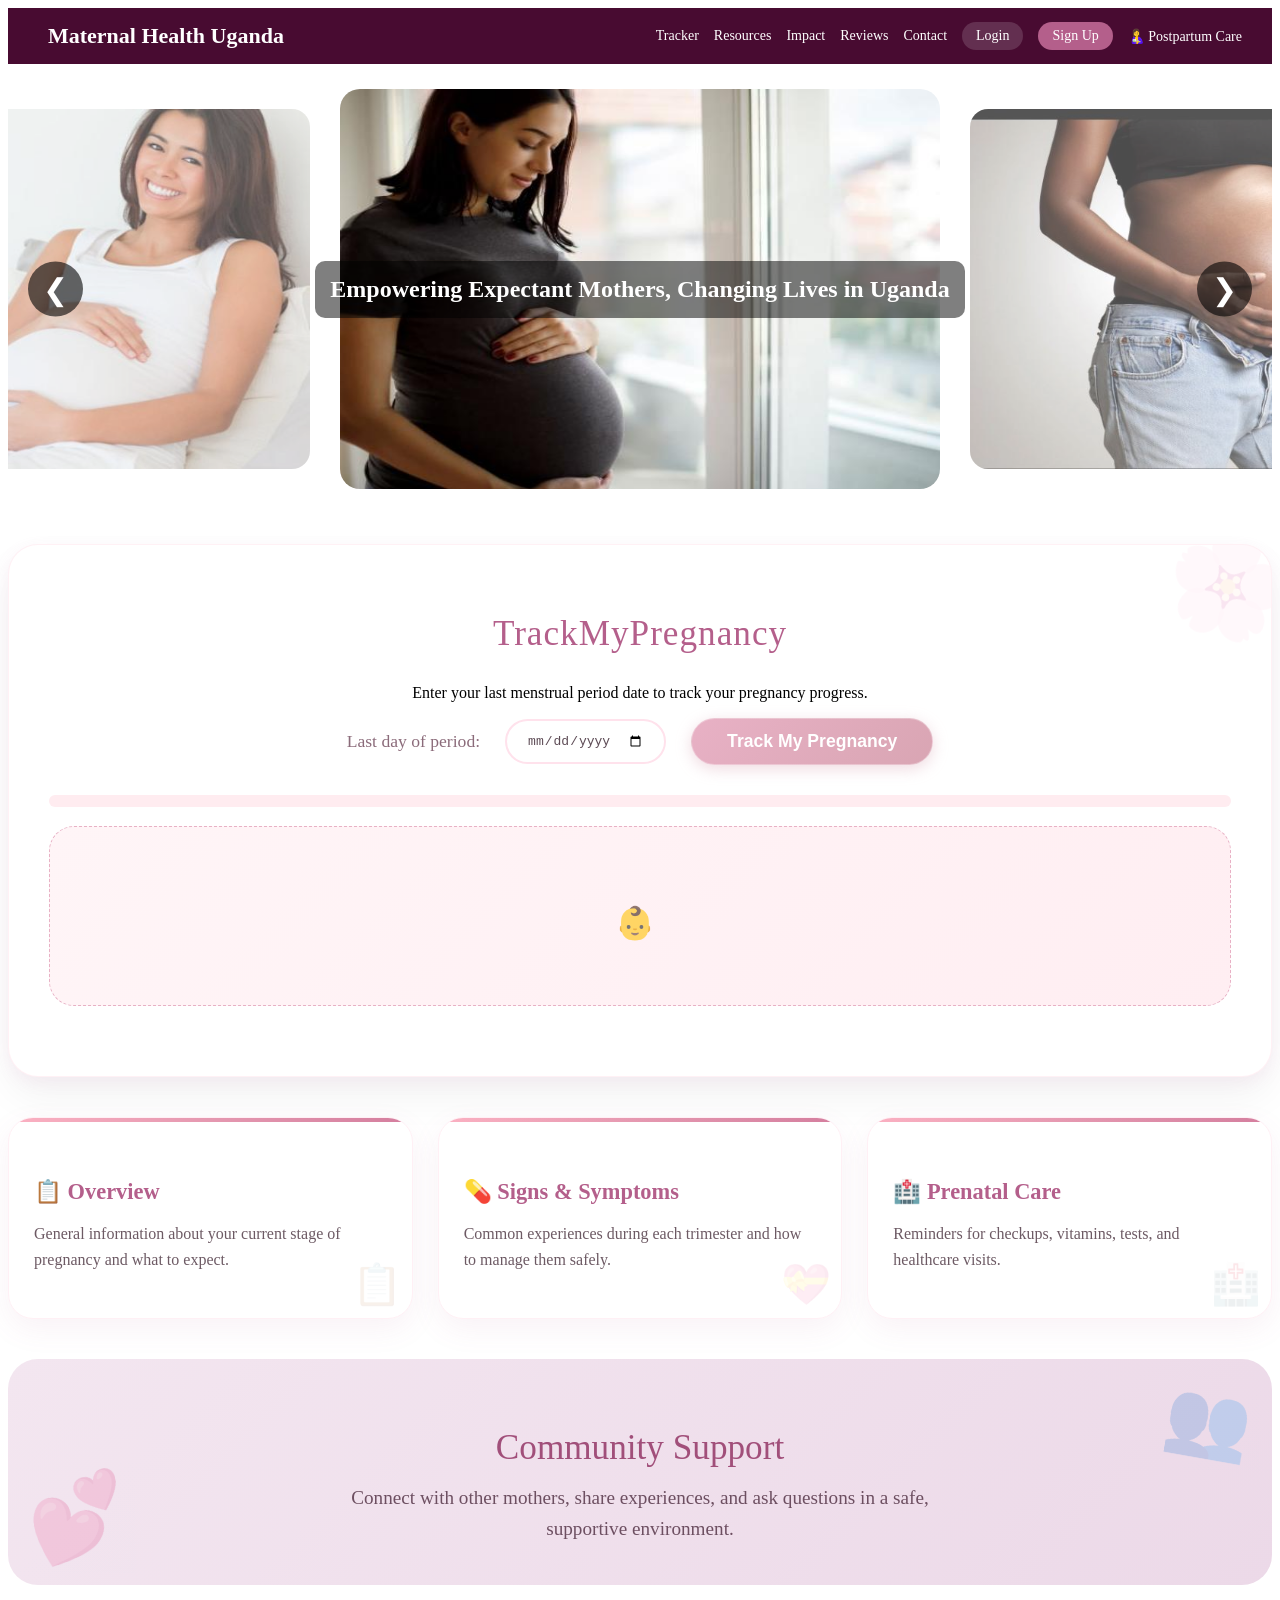
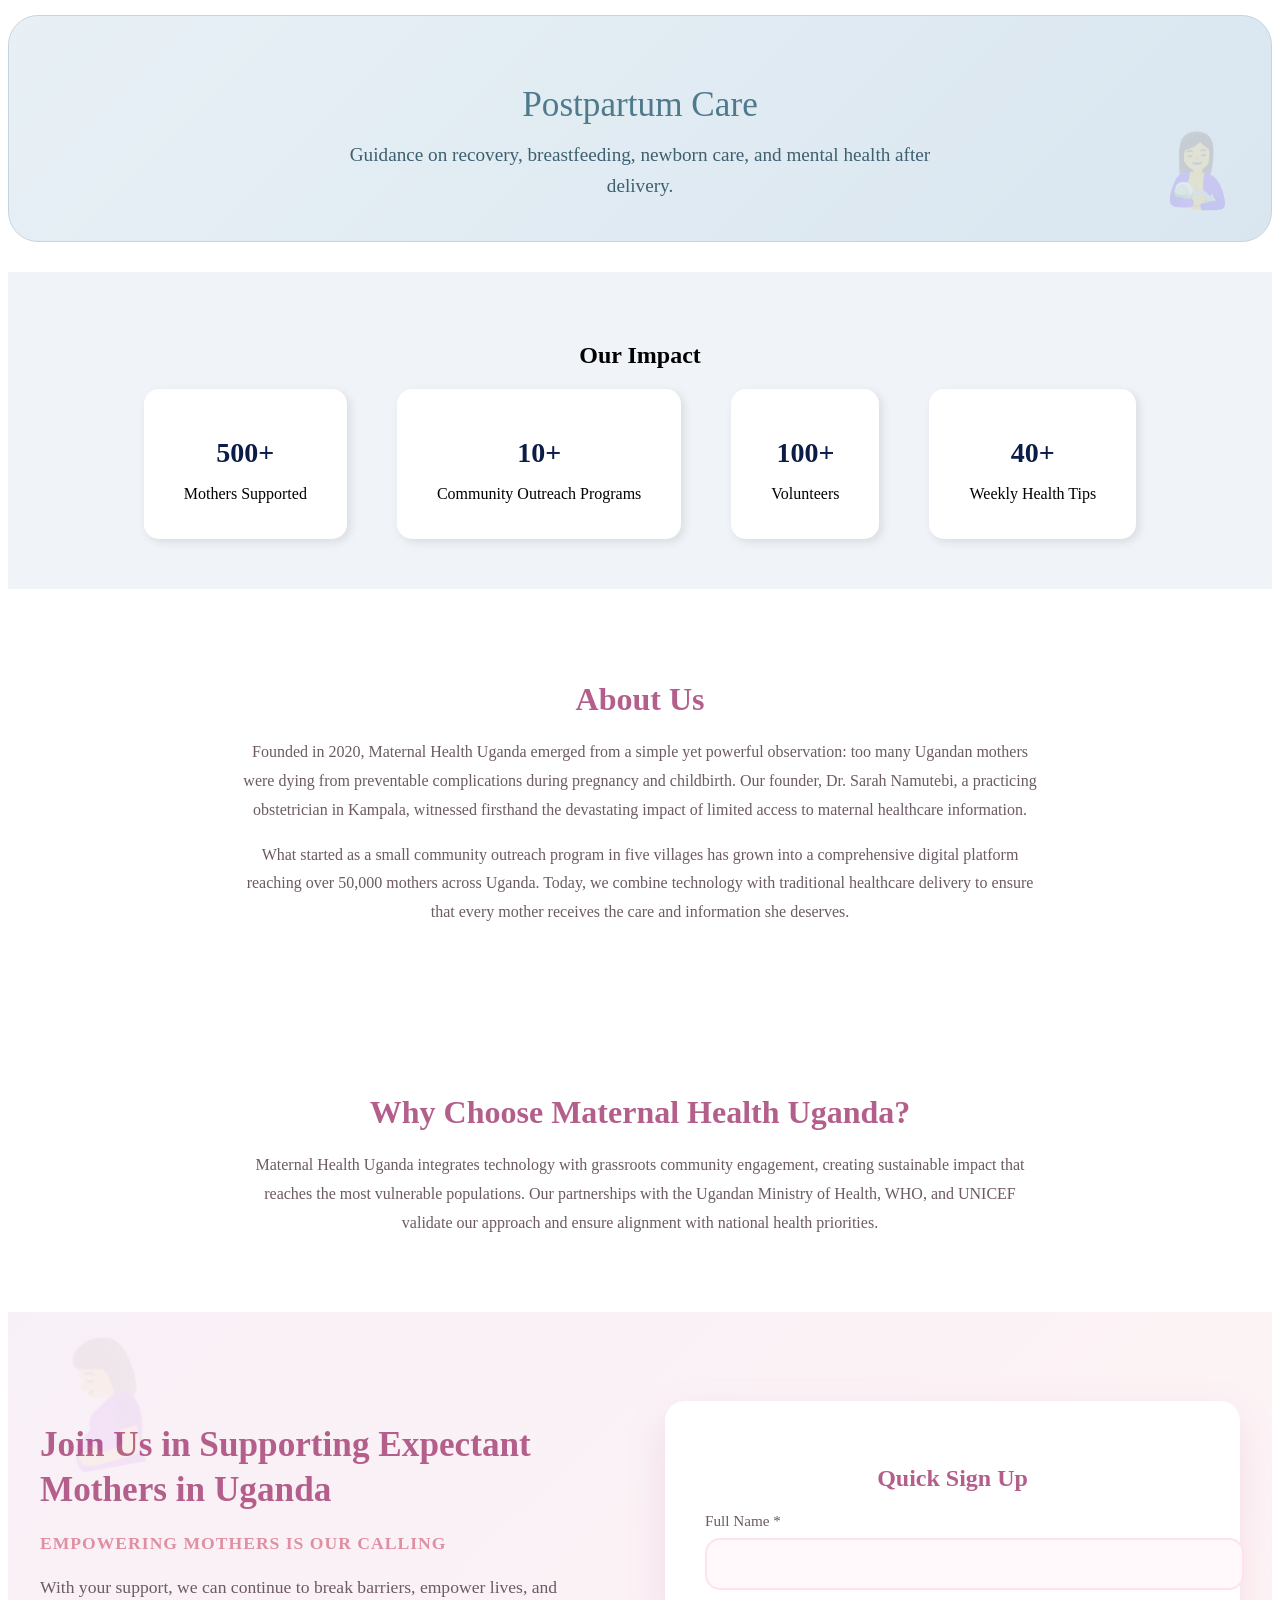
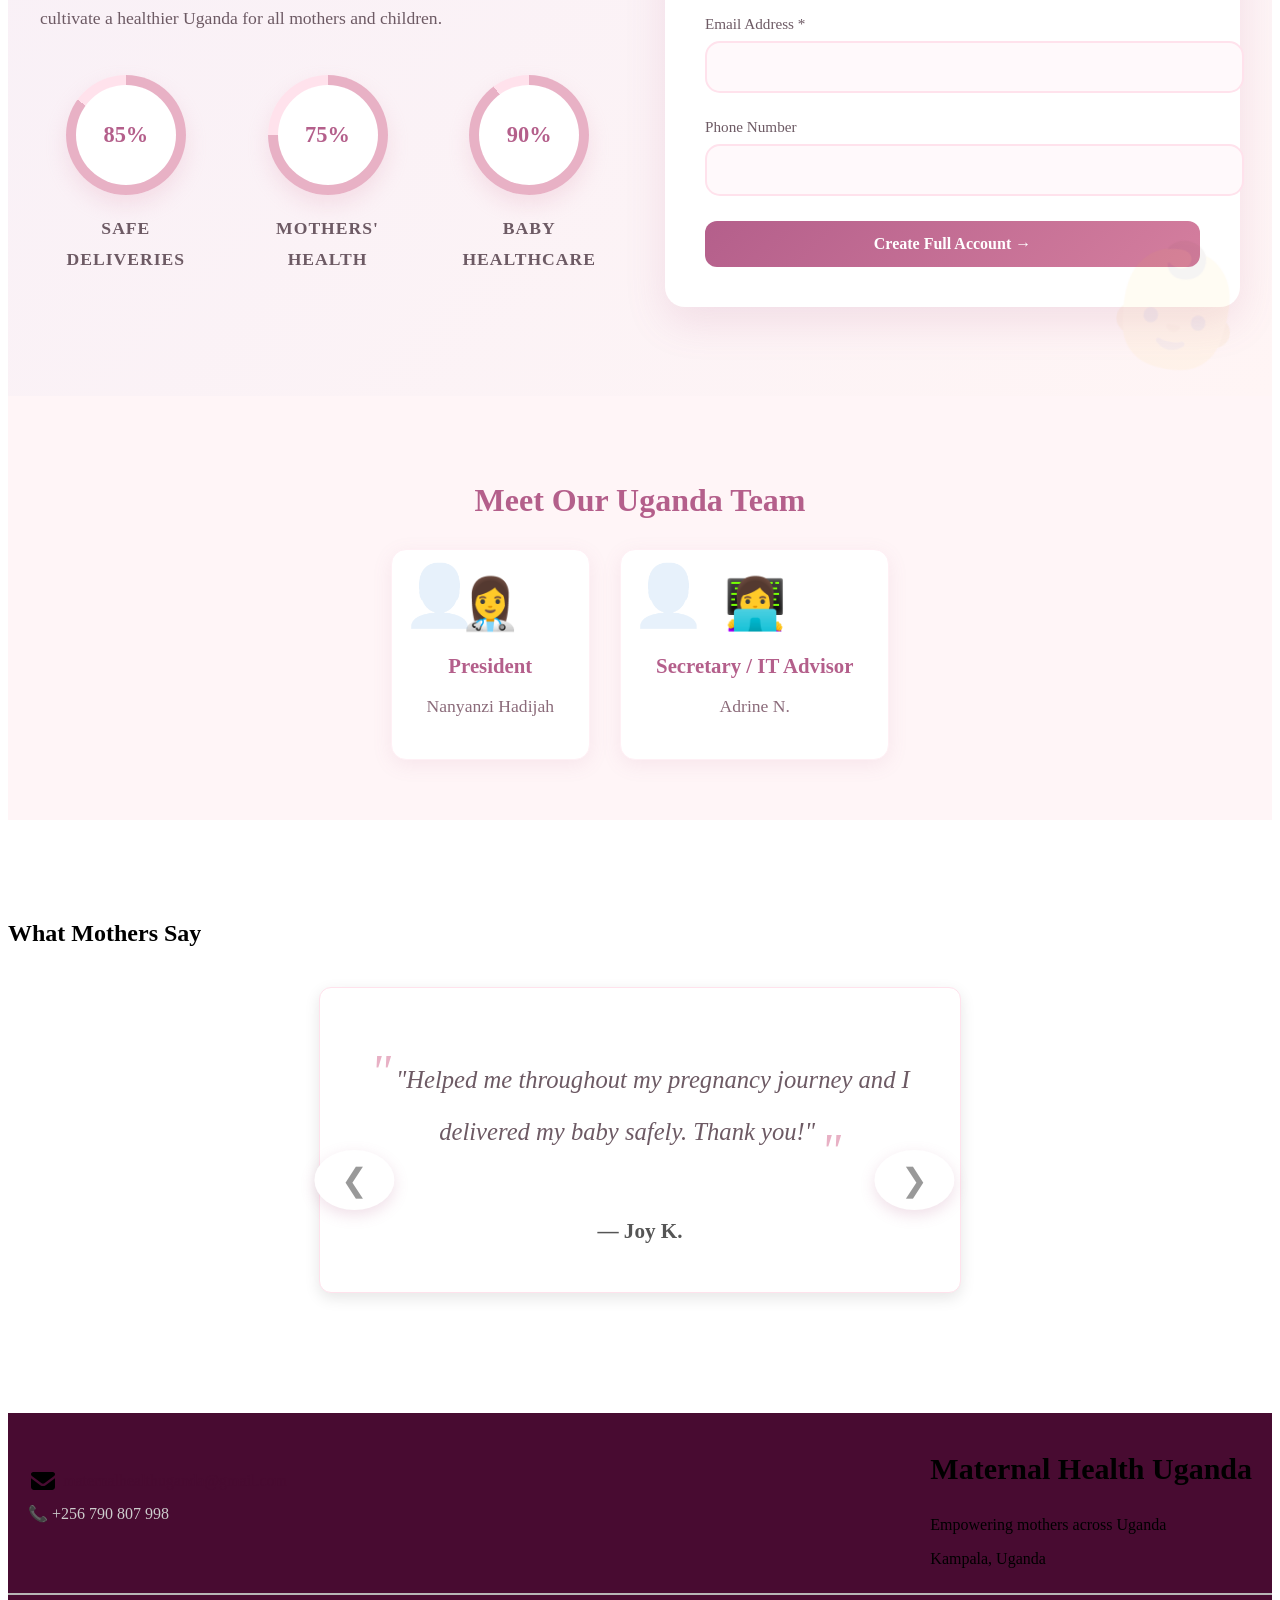
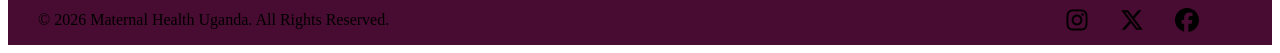
==== commit 0f446963: "Update index.html" ====
--- a/frontend/index.html
+++ b/frontend/index.html
@@ -21,6 +21,7 @@
         <a href="#contact-section">Contact</a>
         <a href="login.html" class="nav-btn">Login</a>
         <a href="signup.html" class="nav-btn signup">Sign Up</a>
+         <a href="postpartum.html" class="nav-link">🤱 Postpartum Care</a>
     </nav>
 </header>
 
@@ -240,5 +241,6 @@
 <script src="slideshow.js"></script>
 <script src="tracker.js"></script>
 <script src="review.js"></script>
+    <script src="postpartum.js"></script>
 </body>
 </html>
--- a/frontend/style.css
+++ b/frontend/style.css
@@ -8,6 +8,35 @@
     padding: 20px 50px;
     background-color: #480b31;
     color: #fff;
+}
+
+/* Back button styles */
+.back-to-home {
+    margin-bottom: 20px;
+}
+
+.back-link {
+    display: inline-flex;
+    align-items: center;
+    text-decoration: none;
+    color: #666;
+    font-size: 16px;
+    padding: 8px 15px;
+    border-radius: 5px;
+    transition: all 0.3s;
+    background-color: #f9f9f9;
+    border: 1px solid #eee;
+}
+
+.back-link:hover {
+    background-color: #f0f0f0;
+    color: #333;
+    border-color: #ddd;
+}
+
+.back-arrow {
+    font-size: 20px;
+    margin-right: 8px;
 }
 header .logo {
     font-size: 24px;
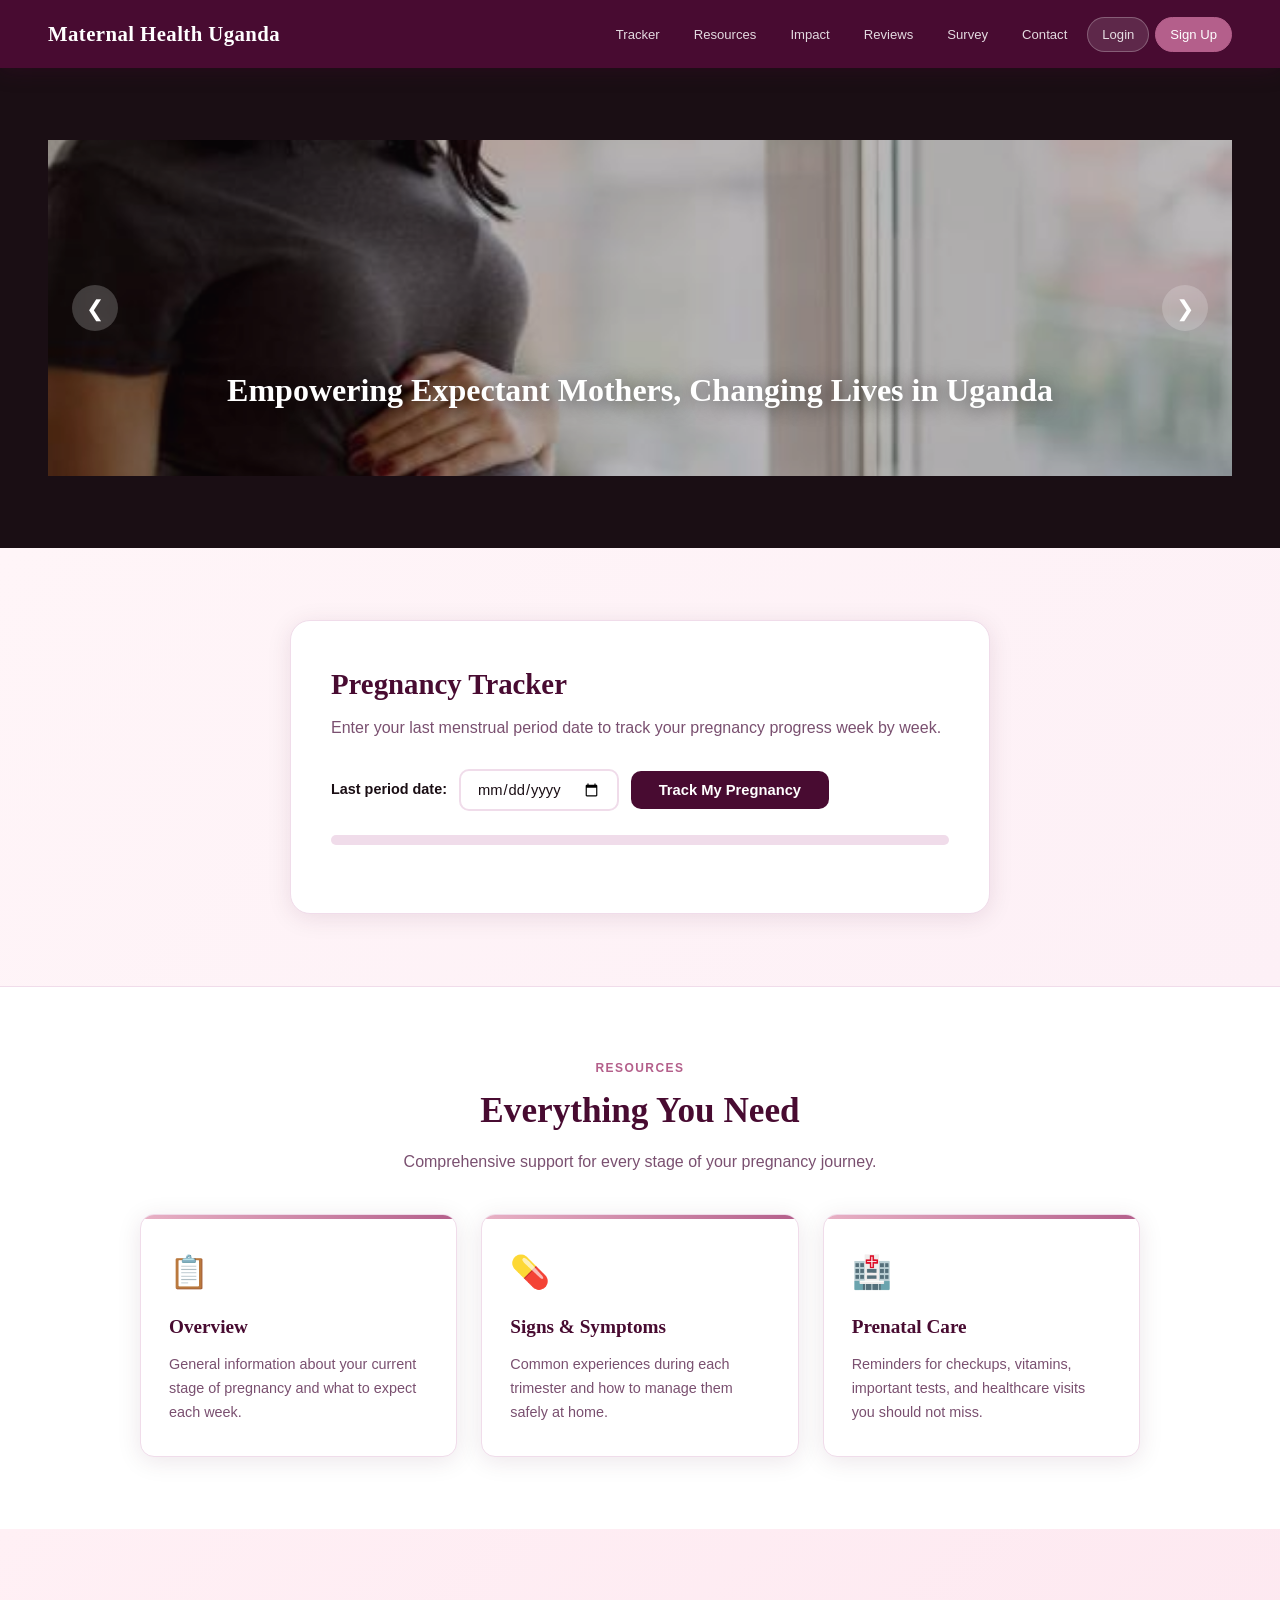
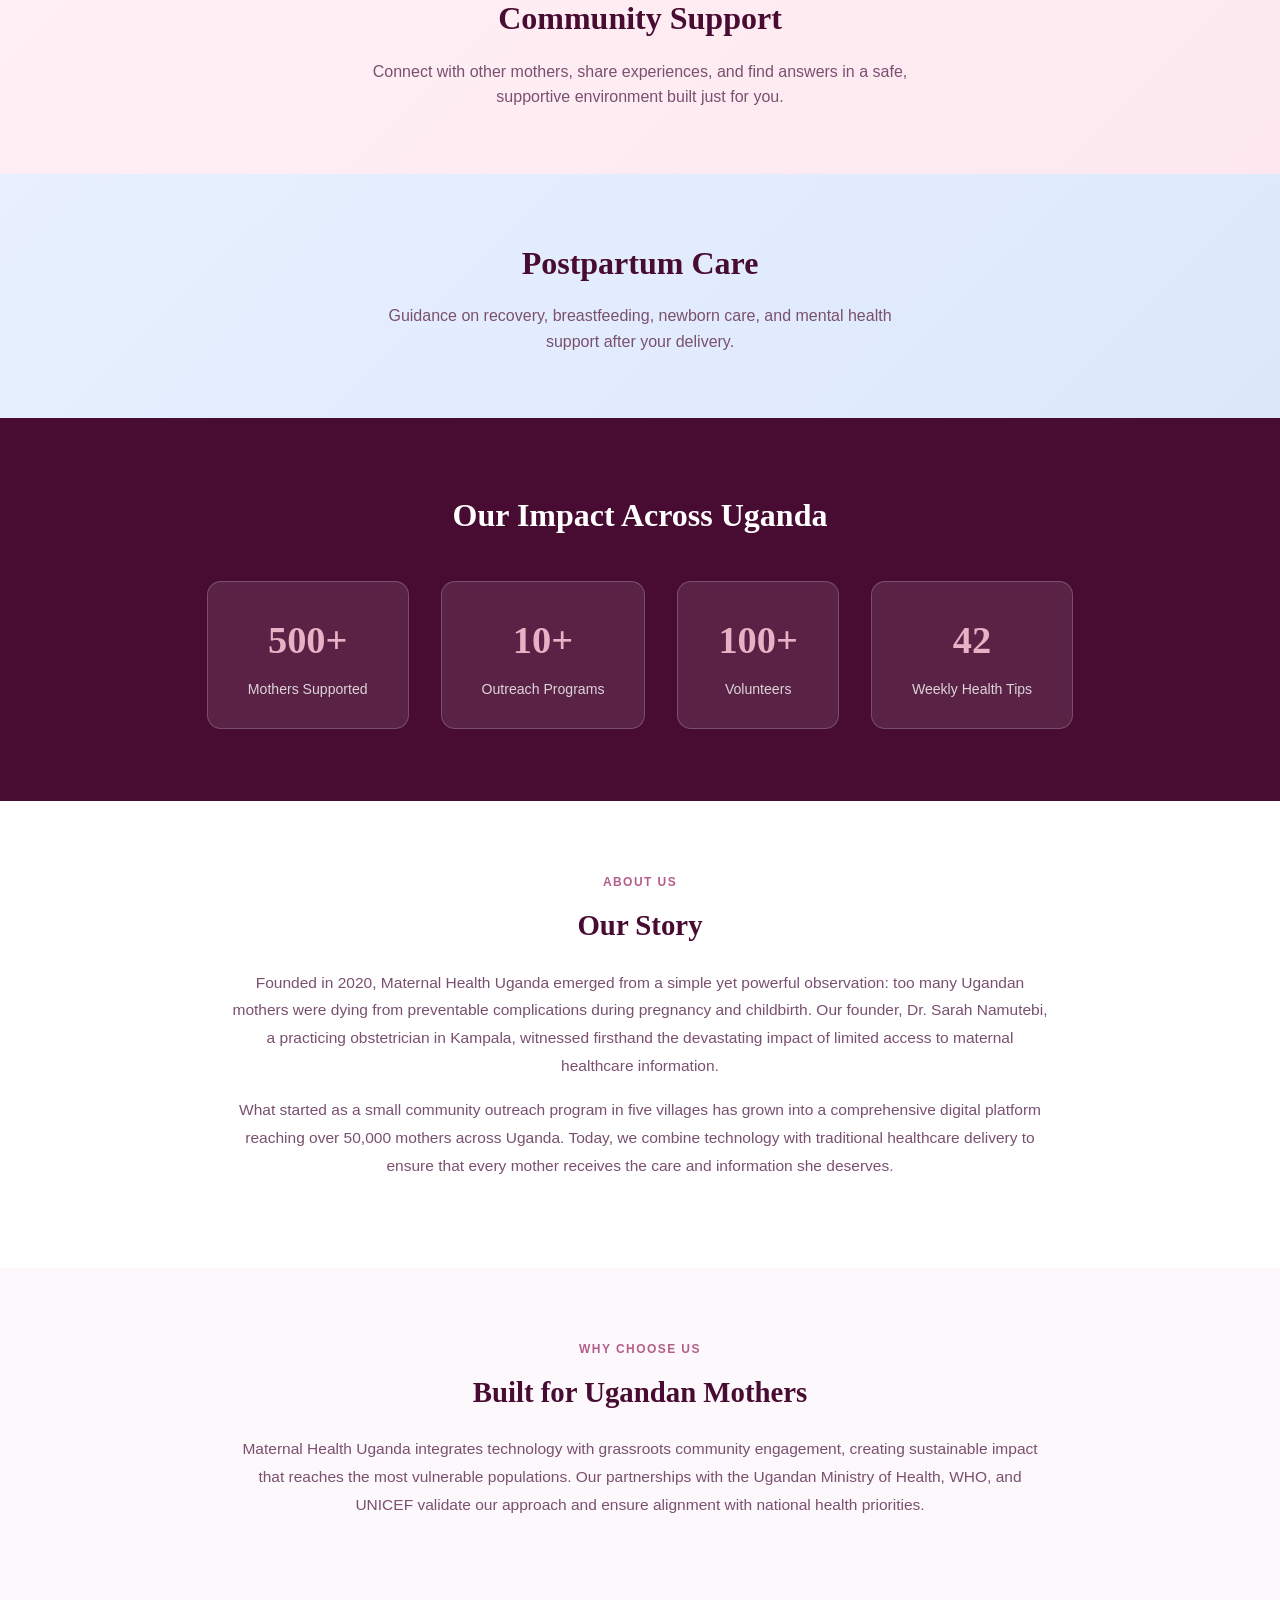
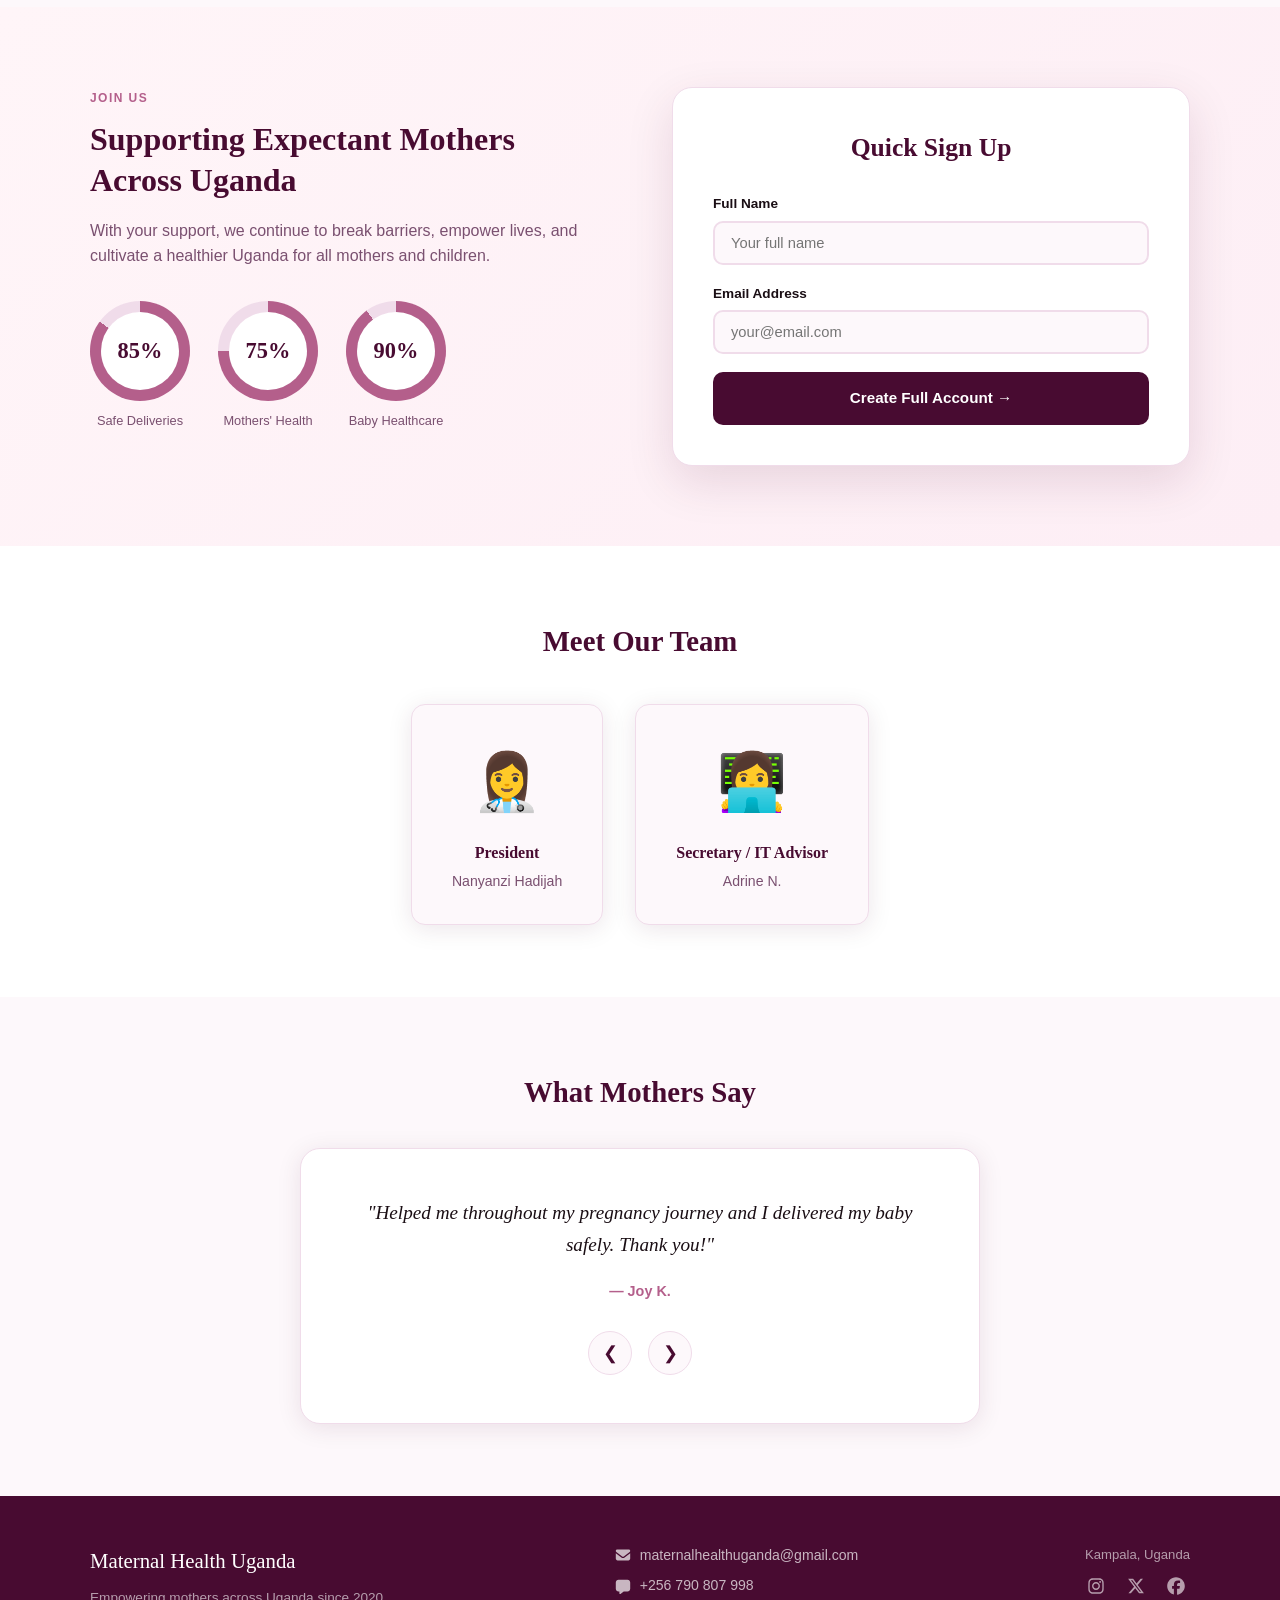
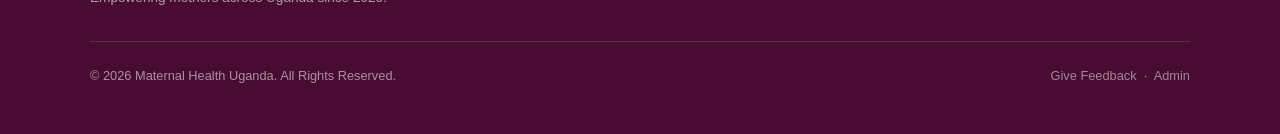
==== commit bc2a96fc: "Add files via upload" ====
--- a/frontend/index.html
+++ b/frontend/index.html
@@ -3,7 +3,7 @@
 <head>
     <meta charset="UTF-8">
     <meta name="viewport" content="width=device-width, initial-scale=1.0">
-    <title>Maternal Health Uganda</title>
+    <title>Maternal Health Uganda — Empowering Expectant Mothers</title>
     <link rel="stylesheet" href="style.css">
 </head>
 <body>
@@ -18,10 +18,10 @@
         <a href="#resources">Resources</a>
         <a href="#impact">Impact</a>
         <a href="#review-section">Reviews</a>
+        <a href="survey.html">Survey</a>
         <a href="#contact-section">Contact</a>
         <a href="login.html" class="nav-btn">Login</a>
         <a href="signup.html" class="nav-btn signup">Sign Up</a>
-         <a href="postpartum.html" class="nav-link">🤱 Postpartum Care</a>
     </nav>
 </header>
 
@@ -45,72 +45,116 @@
     </div>
 </section>
 
-<!-- PREGNANCY TRACKER SECTION -->
-<section id="tracker" class="tracker">
-    <h2>TrackMyPregnancy</h2>
-    <p>Enter your last menstrual period date to track your pregnancy progress.</p>
-    <div class="tracker-input">
-        <label for="lastPeriod">Last day of period:</label>
-        <input type="date" id="lastPeriod" />
-        <button onclick="TrackMyPregnancy()">Track My Pregnancy</button>
-    </div>
-    <div class="progress-container">
-        <div id="progressBar"></div>
-    </div>
-    <p id="weekInfo"></p>
-    <section class="snapshot">
-        <h3 id="pregnancyWeek"></h3>
-        <p id="babySizeText"></p>
-    </section>
-    <div id="healthTipBox" class="health-tip" style="display:none;">
-        <h4 id="tipTitle"></h4>
-        <p id="tipContent"></p>
+<!-- PREGNANCY TRACKER -->
+<section id="tracker">
+    <div class="tracker-card">
+        <h2>Pregnancy Tracker</h2>
+        <p>Enter your last menstrual period date to track your pregnancy progress week by week.</p>
+
+        <div class="tracker-input-row">
+            <label for="lastPeriod">Last period date:</label>
+            <input type="date" id="lastPeriod">
+            <button class="btn-primary" onclick="trackPregnancy()">Track My Pregnancy</button>
+        </div>
+
+        <div class="progress-wrap">
+            <div class="progress-track">
+                <div id="progressBar"></div>
+            </div>
+        </div>
+        <p id="weekInfo"></p>
+
+        <div class="snapshot" id="snapshot" style="display:none;">
+            <h3 id="pregnancyWeek"></h3>
+            <p id="babySizeText"></p>
+        </div>
+
+        <div class="health-tip" id="healthTipBox" style="display:none;">
+            <h4 id="tipTitle"></h4>
+            <p id="tipContent"></p>
+            <button class="feedback-btn" onclick="openFeedback()">⚠ Report an issue with this tip</button>
+        </div>
+    </div>
+
+    <!-- Feedback Modal -->
+    <div id="feedbackModal" style="display:none;position:fixed;inset:0;background:rgba(0,0,0,.5);z-index:9999;align-items:center;justify-content:center;">
+        <div style="background:#fff;border-radius:18px;padding:36px;max-width:480px;width:90%;box-shadow:0 24px 64px rgba(0,0,0,.25);">
+            <h3 style="font-family:'Playfair Display',serif;color:#480b31;margin-bottom:8px;">Report a Tip Issue</h3>
+            <p style="font-size:.85rem;color:#7a5070;margin-bottom:18px;">Help us improve by flagging any inaccurate or outdated health information.</p>
+            <textarea id="feedbackMsg" rows="4" placeholder="Describe the issue..." style="width:100%;padding:12px;border:2px solid #f0dcea;border-radius:10px;font-family:inherit;font-size:.9rem;resize:vertical;outline:none;"></textarea>
+            <div style="display:flex;gap:12px;margin-top:16px;justify-content:flex-end;">
+                <button onclick="closeFeedback()" style="padding:10px 20px;border:1px solid #e0c0d8;border-radius:20px;background:#fff;cursor:pointer;font-family:inherit;">Cancel</button>
+                <button onclick="submitFeedback()" style="padding:10px 24px;background:#480b31;color:#fff;border:none;border-radius:20px;cursor:pointer;font-family:inherit;font-weight:600;">Submit</button>
+            </div>
+            <p id="feedbackStatus" style="margin-top:12px;font-size:.82rem;"></p>
+        </div>
     </div>
 </section>
 
 <!-- INFO CARDS -->
-<section id="resources" class="cards">
-    <div class="card">
-        <h4>📋 Overview</h4>
-        <p>General information about your current stage of pregnancy and what to expect.</p>
-    </div>
-    <div class="card">
-        <h4>💊 Signs & Symptoms</h4>
-        <p>Common experiences during each trimester and how to manage them safely.</p>
-    </div>
-    <div class="card">
-        <h4>🏥 Prenatal Care</h4>
-        <p>Reminders for checkups, vitamins, tests, and healthcare visits.</p>
+<section id="resources">
+    <div class="section-label">Resources</div>
+    <div class="section-heading">Everything You Need</div>
+    <p class="section-sub">Comprehensive support for every stage of your pregnancy journey.</p>
+    <div class="cards-grid">
+        <div class="card">
+            <div class="card-icon">📋</div>
+            <h4>Overview</h4>
+            <p>General information about your current stage of pregnancy and what to expect each week.</p>
+        </div>
+        <div class="card">
+            <div class="card-icon">💊</div>
+            <h4>Signs &amp; Symptoms</h4>
+            <p>Common experiences during each trimester and how to manage them safely at home.</p>
+        </div>
+        <div class="card">
+            <div class="card-icon">🏥</div>
+            <h4>Prenatal Care</h4>
+            <p>Reminders for checkups, vitamins, important tests, and healthcare visits you should not miss.</p>
+        </div>
     </div>
 </section>
 
 <!-- COMMUNITY -->
-<section class="community">
+<section class="info-band pink">
     <h2>Community Support</h2>
-    <p>Connect with other mothers, share experiences, and ask questions in a safe, supportive environment.</p>
+    <p>Connect with other mothers, share experiences, and find answers in a safe, supportive environment built just for you.</p>
 </section>
 
 <!-- POSTPARTUM -->
-<section id="postpaturm" class="postpartum">
+<section class="info-band blue">
     <h2>Postpartum Care</h2>
-    <p>Guidance on recovery, breastfeeding, newborn care, and mental health after delivery.</p>
-</section>
-
-<!-- IMPACT SECTION -->
-<section id="impact" class="impact">
-    <h2>Our Impact</h2>
+    <p>Guidance on recovery, breastfeeding, newborn care, and mental health support after your delivery.</p>
+</section>
+
+<!-- IMPACT -->
+<section id="impact">
+    <h2>Our Impact Across Uganda</h2>
     <div class="impact-counters">
-        <div class="impact-card"><h3>500+</h3><p>Mothers Supported</p></div>
-        <div class="impact-card"><h3>10+</h3><p>Community Outreach Programs</p></div>
-        <div class="impact-card"><h3>100+</h3><p>Volunteers</p></div>
-        <div class="impact-card"><h3>40+</h3><p>Weekly Health Tips</p></div>
-    </div>
-</section>
-
-<!-- ABOUT US -->
-<section id="about-section">
-    <div class="about-us">
-        <h3>About Us</h3>
+        <div class="impact-card">
+            <h3>500+</h3>
+            <p>Mothers Supported</p>
+        </div>
+        <div class="impact-card">
+            <h3>10+</h3>
+            <p>Outreach Programs</p>
+        </div>
+        <div class="impact-card">
+            <h3>100+</h3>
+            <p>Volunteers</p>
+        </div>
+        <div class="impact-card">
+            <h3>42</h3>
+            <p>Weekly Health Tips</p>
+        </div>
+    </div>
+</section>
+
+<!-- ABOUT -->
+<section id="about-section" style="background:#fff;">
+    <div class="text-section">
+        <div class="section-label">About Us</div>
+        <h3>Our Story</h3>
         <p>Founded in 2020, Maternal Health Uganda emerged from a simple yet powerful observation: too many Ugandan mothers were dying from preventable complications during pregnancy and childbirth. Our founder, Dr. Sarah Namutebi, a practicing obstetrician in Kampala, witnessed firsthand the devastating impact of limited access to maternal healthcare information.</p>
         <p>What started as a small community outreach program in five villages has grown into a comprehensive digital platform reaching over 50,000 mothers across Uganda. Today, we combine technology with traditional healthcare delivery to ensure that every mother receives the care and information she deserves.</p>
     </div>
@@ -118,72 +162,63 @@
 
 <!-- WHY CHOOSE US -->
 <section id="why-section">
-    <div class="why-us">
-        <h3>Why Choose Maternal Health Uganda?</h3>
+    <div class="text-section">
+        <div class="section-label">Why Choose Us</div>
+        <h3>Built for Ugandan Mothers</h3>
         <p>Maternal Health Uganda integrates technology with grassroots community engagement, creating sustainable impact that reaches the most vulnerable populations. Our partnerships with the Ugandan Ministry of Health, WHO, and UNICEF validate our approach and ensure alignment with national health priorities.</p>
     </div>
 </section>
 
-<!-- SIGNUP FORM -->
+<!-- SIGN UP SECTION -->
 <section class="signup-section">
-    <div class="container">
-        <div class="signup-content">
-            <div class="signup-text">
-                <h2>Join Us in Supporting Expectant Mothers in Uganda</h2>
-                <p class="tagline-text">EMPOWERING MOTHERS IS OUR CALLING</p>
-                <p>With your support, we can continue to break barriers, empower lives, and cultivate a healthier Uganda for all mothers and children.</p>
-                <div class="progress-circles">
-                    <div class="circle-progress">
-                        <div class="circle" data-percent="85"><span>85%</span></div>
-                        <p>Safe Deliveries</p>
-                    </div>
-                    <div class="circle-progress">
-                        <div class="circle" data-percent="75"><span>75%</span></div>
-                        <p>Mothers' Health</p>
-                    </div>
-                    <div class="circle-progress">
-                        <div class="circle" data-percent="90"><span>90%</span></div>
-                        <p>Baby Healthcare</p>
-                    </div>
+    <div class="signup-content">
+        <div class="signup-text">
+            <div class="section-label">Join Us</div>
+            <h2>Supporting Expectant Mothers Across Uganda</h2>
+            <p>With your support, we continue to break barriers, empower lives, and cultivate a healthier Uganda for all mothers and children.</p>
+            <div class="progress-circles">
+                <div class="circle-progress">
+                    <div class="circle"><span>85%</span></div>
+                    <p>Safe Deliveries</p>
                 </div>
-            </div>
-            <div class="signup-box">
-                <h3>Quick Sign Up</h3>
-                <form id="quickSignupForm">
-                    <div class="form-group">
-                        <label for="qFullName">Full Name *</label>
-                        <input type="text" id="qFullName" name="fullName" required>
-                    </div>
-                    <div class="form-group">
-                        <label for="qEmail">Email Address *</label>
-                        <input type="email" id="qEmail" name="email" required>
-                    </div>
-                    <div class="form-group">
-                        <label for="qPhone">Phone Number</label>
-                        <input type="tel" id="qPhone" name="phone">
-                    </div>
-                    <a href="signup.html" class="btn-full">Create Full Account →</a>
-                </form>
-            </div>
+                <div class="circle-progress">
+                    <div class="circle" style="background:conic-gradient(#b45f8b 270deg,#f0dcea 270deg)"><span>75%</span></div>
+                    <p>Mothers' Health</p>
+                </div>
+                <div class="circle-progress">
+                    <div class="circle" style="background:conic-gradient(#b45f8b 324deg,#f0dcea 324deg)"><span>90%</span></div>
+                    <p>Baby Healthcare</p>
+                </div>
+            </div>
+        </div>
+        <div class="signup-box">
+            <h3>Quick Sign Up</h3>
+            <div class="form-group">
+                <label for="qFullName">Full Name</label>
+                <input type="text" id="qFullName" placeholder="Your full name">
+            </div>
+            <div class="form-group">
+                <label for="qEmail">Email Address</label>
+                <input type="email" id="qEmail" placeholder="your@email.com">
+            </div>
+            <a href="signup.html" class="btn-full">Create Full Account →</a>
         </div>
     </div>
 </section>
 
 <!-- TEAM -->
 <section class="team-section">
-    <div class="container">
-        <h2>Meet Our Uganda Team</h2>
-        <div class="team-grid">
-            <div class="team-member">
-                <div class="member-avatar">👩‍⚕️</div>
-                <h3>President</h3>
-                <p>Nanyanzi Hadijah</p>
-            </div>
-            <div class="team-member">
-                <div class="member-avatar">👩‍💻</div>
-                <h3>Secretary / IT Advisor</h3>
-                <p>Adrine N.</p>
-            </div>
+    <h2>Meet Our Team</h2>
+    <div class="team-grid">
+        <div class="team-member">
+            <div class="member-avatar">👩‍⚕️</div>
+            <h3>President</h3>
+            <p>Nanyanzi Hadijah</p>
+        </div>
+        <div class="team-member">
+            <div class="member-avatar">👩‍💻</div>
+            <h3>Secretary / IT Advisor</h3>
+            <p>Adrine N.</p>
         </div>
     </div>
 </section>
@@ -213,34 +248,49 @@
 
 <!-- FOOTER -->
 <footer id="contact-section">
-    <div class="contact-info">
-        <div class="contact-info-left">
+    <div class="footer-inner">
+        <div>
+            <div class="footer-brand">Maternal Health Uganda</div>
+            <p style="color:rgba(255,255,255,.6);font-size:.85rem;margin-top:6px;">Empowering mothers across Uganda since 2020.</p>
+        </div>
+        <div class="footer-contact">
             <a href="mailto:maternalhealthuganda@gmail.com">
-                <img src="../Images/envelope-solid-full.svg" class="fa-icons" alt="Email">
-                <span>maternalhealthuganda@gmail.com</span>
+                <img src="../Images/envelope-solid-full.svg" class="fa-icons" alt="">
+                maternalhealthuganda@gmail.com
             </a>
-            <p style="margin-top:8px; color:#ccc;">📞 +256 790 807 998</p>
-        </div>
-        <div class="contact-info-right">
-            <h3>Maternal Health Uganda</h3>
-            <p>Empowering mothers across Uganda</p>
-            <p>Kampala, Uganda</p>
-        </div>
-    </div>
-    <div class="separator"></div>
-    <div class="social-info">
-        <div class="social-info-left">&copy; 2026 Maternal Health Uganda. All Rights Reserved.</div>
-        <div class="social-info-right">
-            <img src="../Images/instagram-brands-solid-full.svg" class="social-icons" alt="Instagram">
-            <img src="../Images/x-twitter-brands-solid-full.svg" class="social-icons" alt="Twitter">
-            <img src="../Images/facebook-brands-solid-full.svg" class="social-icons" alt="Facebook">
-        </div>
+            <a href="tel:+256790807998">
+                <img src="../Images/message-solid-full.svg" class="fa-icons" alt="">
+                +256 790 807 998
+            </a>
+        </div>
+        <div>
+            <p style="color:rgba(255,255,255,.6);font-size:.82rem;margin-bottom:10px;">Kampala, Uganda</p>
+            <div class="social-links">
+                <a href="#"><img src="../Images/instagram-brands-solid-full.svg" class="social-icons" alt="Instagram"></a>
+                <a href="#"><img src="../Images/x-twitter-brands-solid-full.svg" class="social-icons" alt="Twitter"></a>
+                <a href="#"><img src="../Images/facebook-brands-solid-full.svg" class="social-icons" alt="Facebook"></a>
+            </div>
+        </div>
+    </div>
+    <div class="footer-bottom">
+        <span>&copy; 2026 Maternal Health Uganda. All Rights Reserved.</span>
+        <span>
+            <a href="survey.html" style="color:rgba(255,255,255,.5);">Give Feedback</a>
+            &nbsp;·&nbsp;
+            <a href="metrics_dashboard.html" style="color:rgba(255,255,255,.5);">Admin</a>
+        </span>
     </div>
 </footer>
 
 <script src="slideshow.js"></script>
 <script src="tracker.js"></script>
 <script src="review.js"></script>
-    <script src="postpartum.js"></script>
+
+<script>
+// Show snapshot section after tracker is used
+const origRender = window.renderResult;
+document.getElementById('snapshot').style.display = 'none';
+</script>
+
 </body>
 </html>
--- a/frontend/style.css
+++ b/frontend/style.css
@@ -1,1545 +1,497 @@
-/*
----------------------------HEADER----------------------------*/
-
+/* ── Variables ── */
+:root {
+    --brand:       #480b31;
+    --brand-light: #7a1855;
+    --accent:      #e8b1c5;
+    --accent-dark: #b45f8b;
+    --bg:          #fdf8fb;
+    --white:       #ffffff;
+    --text:        #1a0e14;
+    --text-muted:  #7a5070;
+    --border:      #f0dcea;
+    --shadow:      0 4px 24px rgba(72,11,49,.10);
+    --radius:      14px;
+    --font-head:   'Playfair Display', Georgia, serif;
+    --font-body:   'DM Sans', 'Segoe UI', sans-serif;
+}
+
+/* ── Reset ── */
+*, *::before, *::after { box-sizing: border-box; margin: 0; padding: 0; }
+html { scroll-behavior: smooth; }
+body {
+    font-family: var(--font-body);
+    background: var(--bg);
+    color: var(--text);
+    line-height: 1.6;
+}
+img { max-width: 100%; display: block; }
+a { text-decoration: none; color: inherit; }
+
+/* ── Google Fonts import ── */
+@import url('https://fonts.googleapis.com/css2?family=Playfair+Display:wght@400;600;700&family=DM+Sans:wght@300;400;500;600&display=swap');
+
+/* ── Header ── */
 header {
-    display: flex;
+    position: sticky;
+    top: 0;
+    z-index: 1000;
+    background: var(--brand);
+    display: flex;
+    align-items: center;
     justify-content: space-between;
-    align-items: center;
-    padding: 20px 50px;
-    background-color: #480b31;
-    color: #fff;
-}
-
-/* Back button styles */
-.back-to-home {
-    margin-bottom: 20px;
-}
-
-.back-link {
-    display: inline-flex;
-    align-items: center;
-    text-decoration: none;
-    color: #666;
-    font-size: 16px;
-    padding: 8px 15px;
-    border-radius: 5px;
-    transition: all 0.3s;
-    background-color: #f9f9f9;
-    border: 1px solid #eee;
-}
-
-.back-link:hover {
-    background-color: #f0f0f0;
-    color: #333;
-    border-color: #ddd;
-}
-
-.back-arrow {
-    font-size: 20px;
-    margin-right: 8px;
-}
-header .logo {
-    font-size: 24px;
-    font-weight: bold;
-}
-header nav ul {
-    display: flex;
-    gap: 20px;
-    list-style: none;
-}
-header nav ul li a {
-    color: white;
-    text-decoration: none;
+    padding: 0 48px;
+    height: 68px;
+    box-shadow: 0 2px 20px rgba(72,11,49,.3);
+}
+#left-header #logo {
+    font-family: var(--font-head);
+    font-size: 1.3rem;
+    font-weight: 700;
+    color: #fff;
+    letter-spacing: .02em;
+}
+#right-header {
+    display: flex;
+    align-items: center;
+    gap: 6px;
+    flex-wrap: wrap;
+}
+#right-header a {
+    color: rgba(255,255,255,.85);
+    font-size: .82rem;
     font-weight: 500;
-}
-
-/*-
---------------------------FOLD/SLIDESHOW----------------------------*/
-#fold{
-    height: 480px;
-    background-color: #FFFFFF;
-    display: flex;
-    flex-direction: row;
-}
-
-/* Slide show styles - use your previous CSS exactly */
-.slide-show { width: 100%; height: 450px; display: flex; justify-content: center; align-items: center; position: relative; }
-.slide-show-container { position: relative; width: 100%; height: 400px; overflow: hidden; display: flex; justify-content: center; align-items: center; }
-.slide { position: absolute; opacity: 0; transition: all 0.8s ease; }
-.slide img { width: 600px; height: 400px; border-radius: 20px; display: block; }
-.active-slide { opacity: 1; transform: translateX(0) scale(1); z-index: 100; }
-.left-slide { opacity: 0.7; transform: translateX(-100%) scale(0.9); z-index: 2; }
-.right-slide { opacity: 0.7; transform: translateX(100%) scale(0.9); z-index: 2; }
-.slide-show-words { position: absolute; font-size: 24px; color: #fff; font-weight: bold; background: rgba(0,0,0,0.5); padding: 15px; border-radius: 10px; z-index: 300; }
-
-/* Slide buttons */
-.slide-btn { position: absolute; top: 50%; transform: translateY(-50%); background: rgba(0,0,0,0.6); color: white; border: none; font-size: 30px; padding: 10px 15px; cursor: pointer; border-radius: 50%; z-index: 400; }
-.slide-btn:hover { background: rgba(0,0,0,0.8); }
-.prev { left: 20px; }
-.next { right: 20px; }
-/* TRACKER SECTION STYLES */
-.featured {
-    max-width: 1200px;
+    padding: 6px 14px;
+    border-radius: 20px;
+    transition: background .2s, color .2s;
+}
+#right-header a:hover { background: rgba(255,255,255,.15); color: #fff; }
+#right-header a.nav-btn {
+    background: rgba(255,255,255,.12);
+    border: 1px solid rgba(255,255,255,.25);
+}
+#right-header a.nav-btn.signup {
+    background: var(--accent-dark);
+    border-color: var(--accent-dark);
+    color: #fff;
+}
+#right-header a.nav-btn.signup:hover { background: #c86090; }
+
+/* ── Hero Slideshow ── */
+#fold { position: relative; height: 480px; overflow: hidden; background: #1a0e14; }
+.slide-show { width: 100%; height: 100%; }
+.slide-show-container { position: relative; width: 100%; height: 100%; }
+.slide { position: absolute; inset: 0; opacity: 0; transition: opacity .8s ease; }
+.slide img { width: 100%; height: 100%; object-fit: cover; opacity: .7; }
+.slide.active-slide { opacity: 1; }
+.slide-show-words {
+    position: absolute;
+    bottom: 60px;
+    left: 50%;
+    transform: translateX(-50%);
+    font-family: var(--font-head);
+    font-size: 2rem;
+    font-weight: 700;
+    color: #fff;
+    text-align: center;
+    text-shadow: 0 2px 20px rgba(0,0,0,.6);
+    width: 80%;
+    z-index: 10;
+}
+.slide-btn {
+    position: absolute;
+    top: 50%;
+    transform: translateY(-50%);
+    z-index: 20;
+    background: rgba(255,255,255,.2);
+    border: none;
+    color: #fff;
+    font-size: 1.4rem;
+    width: 46px;
+    height: 46px;
+    border-radius: 50%;
+    cursor: pointer;
+    backdrop-filter: blur(4px);
+    transition: background .2s;
+}
+.slide-btn:hover { background: rgba(255,255,255,.35); }
+.slide-btn.prev { left: 24px; }
+.slide-btn.next { right: 24px; }
+
+/* ── Sections ── */
+section { padding: 72px 48px; }
+.section-label {
+    font-size: .75rem;
+    font-weight: 700;
+    text-transform: uppercase;
+    letter-spacing: .12em;
+    color: var(--accent-dark);
+    margin-bottom: 10px;
+}
+.section-heading {
+    font-family: var(--font-head);
+    font-size: 2.2rem;
+    font-weight: 700;
+    color: var(--brand);
+    line-height: 1.25;
+    margin-bottom: 16px;
+}
+.section-sub {
+    font-size: 1rem;
+    color: var(--text-muted);
+    max-width: 580px;
+    margin-bottom: 40px;
+}
+
+/* ── Pregnancy Tracker ── */
+#tracker {
+    background: linear-gradient(135deg, #fff5f8 0%, #fdf0f6 100%);
+    border-bottom: 1px solid var(--border);
+}
+.tracker-card {
+    background: var(--white);
+    border-radius: 20px;
+    padding: 40px;
+    max-width: 700px;
     margin: 0 auto;
-    padding: 40px 20px;
-    font-family: 'Segoe UI', Roboto, 'Helvetica Neue', sans-serif;
-    background: linear-gradient(135deg, #fff9f9 0%, #f8f0f7 100%);
-}
-
-/* Main Tracker Card */
-.tracker {
-    background: white;
-    border-radius: 30px;
-    padding: 40px;
-    margin-bottom: 30px;
-    box-shadow: 0 20px 40px rgba(0, 0, 0, 0.05), 0 5px 15px rgba(226, 152, 203, 0.1);
-    text-align: center;
-    border: 1px solid rgba(255, 209, 220, 0.3);
+    box-shadow: var(--shadow);
+    border: 1px solid var(--border);
+}
+.tracker-card h2 {
+    font-family: var(--font-head);
+    font-size: 1.8rem;
+    color: var(--brand);
+    margin-bottom: 8px;
+}
+.tracker-card p { color: var(--text-muted); margin-bottom: 28px; }
+.tracker-input-row {
+    display: flex;
+    gap: 12px;
+    align-items: center;
+    flex-wrap: wrap;
+    margin-bottom: 24px;
+}
+.tracker-input-row label { font-weight: 600; color: var(--text); font-size: .9rem; }
+.tracker-input-row input[type="date"] {
+    padding: 10px 16px;
+    border: 2px solid var(--border);
+    border-radius: 10px;
+    font-size: .92rem;
+    color: var(--text);
+    background: var(--white);
+    outline: none;
+    transition: border .2s;
+    font-family: var(--font-body);
+}
+.tracker-input-row input[type="date"]:focus { border-color: var(--accent-dark); }
+.btn-primary {
+    background: var(--brand);
+    color: #fff;
+    border: none;
+    padding: 11px 28px;
+    border-radius: 10px;
+    font-size: .92rem;
+    font-weight: 600;
+    cursor: pointer;
+    transition: background .2s, transform .15s;
+    font-family: var(--font-body);
+}
+.btn-primary:hover { background: var(--brand-light); transform: translateY(-1px); }
+.progress-wrap { margin: 16px 0 8px; }
+.progress-track {
+    width: 100%;
+    height: 10px;
+    background: var(--border);
+    border-radius: 8px;
+    overflow: hidden;
+}
+#progressBar {
+    height: 100%;
+    width: 0%;
+    background: linear-gradient(90deg, var(--accent), var(--accent-dark));
+    border-radius: 8px;
+    transition: width .7s ease;
+}
+#weekInfo { font-size: .88rem; color: var(--text-muted); margin-top: 6px; }
+.snapshot {
+    background: #fff5f8;
+    border-radius: 12px;
+    padding: 20px 24px;
+    margin-top: 20px;
+    border: 1px dashed var(--accent);
+}
+#pregnancyWeek { font-family: var(--font-head); font-size: 1.4rem; color: var(--brand); margin-bottom: 4px; }
+#babySizeText { color: var(--text-muted); font-size: .9rem; }
+.health-tip {
+    margin-top: 20px;
+    background: var(--brand);
+    color: #fff;
+    border-radius: 12px;
+    padding: 20px 24px;
+}
+.health-tip h4 { font-family: var(--font-head); font-size: 1.1rem; margin-bottom: 8px; }
+.health-tip p { font-size: .88rem; opacity: .9; line-height: 1.6; }
+.feedback-btn {
+    margin-top: 12px;
+    background: rgba(255,255,255,.15);
+    color: rgba(255,255,255,.85);
+    border: 1px solid rgba(255,255,255,.3);
+    padding: 6px 14px;
+    border-radius: 20px;
+    font-size: .78rem;
+    cursor: pointer;
+    transition: background .2s;
+    font-family: var(--font-body);
+}
+.feedback-btn:hover { background: rgba(255,255,255,.25); color: #fff; }
+
+/* ── Info Cards ── */
+#resources {
+    background: var(--white);
+    display: flex;
+    flex-direction: column;
+    align-items: center;
+}
+.cards-grid {
+    display: grid;
+    grid-template-columns: repeat(auto-fit, minmax(260px, 1fr));
+    gap: 24px;
+    max-width: 1000px;
+    width: 100%;
+}
+.card {
+    background: var(--white);
+    border-radius: var(--radius);
+    padding: 32px 28px;
+    border: 1px solid var(--border);
+    box-shadow: var(--shadow);
+    transition: transform .2s, box-shadow .2s;
     position: relative;
     overflow: hidden;
 }
-
-.tracker::before {
-    content: '🌸';
-    position: absolute;
-    top: -20px;
-    right: -20px;
-    font-size: 100px;
-    opacity: 0.1;
-    transform: rotate(15deg);
-}
-
-.tracker h2 {
-    color: #b45f8b;
-    font-size: 2.2em;
-    margin-bottom: 30px;
-    font-weight: 500;
-    letter-spacing: 1px;
-    text-shadow: 2px 2px 4px rgba(255, 255, 255, 0.8);
-}
-
-.tracker label {
-    color: #8b6b7a;
-    font-size: 1.1em;
-    font-weight: 500;
-    margin-right: 15px;
-}
-
-.tracker input[type="date"] {
-    padding: 12px 20px;
-    border: 2px solid #ffe2ec;
-    border-radius: 50px;
-    font-size: 1em;
-    color: #5d4b55;
-    background: white;
-    transition: all 0.3s ease;
-    margin-right: 15px;
-    outline: none;
-}
-
-.tracker input[type="date"]:focus {
-    border-color: #d9a5b3;
-    box-shadow: 0 0 0 3px rgba(217, 165, 179, 0.2);
-}
-
-.tracker button {
-    background: linear-gradient(135deg, #e8b1c5 0%, #d9a5b3 100%);
-    color: white;
-    border: none;
-    padding: 12px 35px;
-    border-radius: 50px;
-    font-size: 1.1em;
-    font-weight: 600;
-    cursor: pointer;
-    transition: all 0.3s ease;
-    box-shadow: 0 4px 15px rgba(217, 165, 179, 0.4);
-    border: 1px solid rgba(255, 255, 255, 0.3);
-}
-
-.tracker button:hover {
-    transform: translateY(-2px);
-    box-shadow: 0 6px 20px rgba(217, 165, 179, 0.6);
-    background: linear-gradient(135deg, #d9a5b3 0%, #c492a2 100%);
-}
-
-/* Progress Bar */
-.progress-container {
-    width: 100%;
-    height: 12px;
-    background-color: #ffecf0;
-    border-radius: 50px;
-    margin: 30px 0 15px;
-    overflow: hidden;
-}
-
-#progressBar {
-    width: 0%;
-    height: 100%;
-    background: linear-gradient(90deg, #fbb1c2 0%, #e598b0 50%, #d47e9e 100%);
-    border-radius: 50px;
-    transition: width 0.5s ease;
-    position: relative;
-}
-
-#progressBar::after {
-    content: '';
-    position: absolute;
-    top: 0;
-    left: 0;
-    right: 0;
-    bottom: 0;
-    background: linear-gradient(90deg, transparent, rgba(255, 255, 255, 0.3), transparent);
-    animation: shimmer 2s infinite;
-}
-
-@keyframes shimmer {
-    0% { transform: translateX(-100%); }
-    100% { transform: translateX(100%); }
-}
-
-#weekInfo {
-    color: #8b6b7a;
-    font-size: 1.2em;
-    font-weight: 500;
-    margin-top: 10px;
-}
-
-/* Baby Growth Snapshot */
-.snapshot {
-    background: linear-gradient(135deg, #fff5f7 0%, #ffeef2 100%);
-    border-radius: 25px;
-    padding: 30px;
-    margin-bottom: 30px;
-    text-align: center;
-    border: 1px dashed #e8b1c5;
-}
-
-#pregnancyWeek {
-    color: #b45f8b;
-    font-size: 2.5em;
-    margin-bottom: 10px;
-    font-weight: 400;
-    position: relative;
-    display: inline-block;
-}
-
-#pregnancyWeek::before {
-    content: '👶';
-    font-size: 0.8em;
-    margin-right: 10px;
-    opacity: 0.7;
-}
-
-#babySizeText {
-    color: #7a5d6b;
-    font-size: 1.3em;
-    font-weight: 300;
-    letter-spacing: 0.5px;
-}
-
-/* Info Cards */
-.cards {
-    display: grid;
-    grid-template-columns: repeat(auto-fit, minmax(280px, 1fr));
-    gap: 25px;
-    margin: 40px 0;
-}
-
-.card {
-    background: white;
-    border-radius: 25px;
-    padding: 30px 25px;
-    box-shadow: 0 10px 30px rgba(180, 95, 139, 0.08);
-    transition: all 0.3s ease;
-    border: 1px solid #fff0f5;
-    position: relative;
-    overflow: hidden;
-}
-
-.card:hover {
-    transform: translateY(-5px);
-    box-shadow: 0 15px 40px rgba(180, 95, 139, 0.15);
-    border-color: #e8b1c5;
-}
-
 .card::before {
     content: '';
     position: absolute;
-    top: 0;
-    left: 0;
-    right: 0;
+    top: 0; left: 0; right: 0;
     height: 4px;
-    background: linear-gradient(90deg, #fbb1c2, #e598b0, #d47e9e);
-}
-
-.card h4 {
-    color: #b45f8b;
-    font-size: 1.4em;
-    margin-bottom: 15px;
-    font-weight: 600;
-}
-
-.card p {
-    color: #6d5a64;
-    line-height: 1.6;
-    font-size: 1em;
-}
-
-/* Community Section */
-.community {
-    background: linear-gradient(135deg, #f3e6f0 0%, #ecd9e8 100%);
-    border-radius: 30px;
-    padding: 40px;
-    margin: 30px 0;
+    background: linear-gradient(90deg, var(--accent), var(--accent-dark));
+}
+.card:hover { transform: translateY(-4px); box-shadow: 0 12px 36px rgba(72,11,49,.13); }
+.card-icon { font-size: 2rem; margin-bottom: 14px; }
+.card h4 { font-family: var(--font-head); font-size: 1.2rem; color: var(--brand); margin-bottom: 10px; }
+.card p { color: var(--text-muted); font-size: .9rem; line-height: 1.65; }
+
+/* ── Community & Postpartum ── */
+.info-band {
     text-align: center;
-    position: relative;
-    overflow: hidden;
-}
-
-.community::before {
-    content: '💕';
-    position: absolute;
-    left: 20px;
-    bottom: 20px;
-    font-size: 80px;
-    opacity: 0.2;
-    transform: rotate(-10deg);
-}
-
-.community::after {
-    content: '👥';
-    position: absolute;
-    right: 20px;
-    top: 20px;
-    font-size: 70px;
-    opacity: 0.2;
-    transform: rotate(10deg);
-}
-
-.community h2 {
-    color: #a14f7a;
-    font-size: 2.2em;
-    margin-bottom: 15px;
-    font-weight: 500;
-}
-
-.community p {
-    color: #6d4f61;
-    font-size: 1.2em;
-    max-width: 600px;
-    margin: 0 auto;
-    line-height: 1.6;
-}
-
-/* Postpartum Section */
-.postpartum {
-    background: linear-gradient(135deg, #e8f0f5 0%, #d9e6f0 100%);
-    border-radius: 30px;
-    padding: 40px;
-    margin: 30px 0;
-    text-align: center;
-    border: 1px solid #c4d4e0;
-    position: relative;
-    overflow: hidden;
-}
-
-.postpartum::before {
-    content: '🤱';
-    position: absolute;
-    right: 30px;
-    bottom: 30px;
-    font-size: 70px;
-    opacity: 0.15;
-    transform: rotate(5deg);
-}
-
-.postpartum h2 {
-    color: #4f7a8c;
-    font-size: 2.2em;
-    margin-bottom: 15px;
-    font-weight: 500;
-}
-
-.postpartum p {
-    color: #3d6070;
-    font-size: 1.2em;
-    max-width: 600px;
-    margin: 0 auto;
-    line-height: 1.6;
-}
-
-/* Responsive Design */
-@media (max-width: 768px) {
-    .featured {
-        padding: 20px 15px;
-    }
-    
-    .tracker {
-        padding: 30px 20px;
-    }
-    
-    .tracker input[type="date"] {
-        display: block;
-        width: 100%;
-        margin: 15px 0;
-    }
-    
-    .tracker button {
-        width: 100%;
-    }
-    
-    .cards {
-        grid-template-columns: 1fr;
-    }
-    
-    .community h2,
-    .postpartum h2 {
-        font-size: 1.8em;
-    }
-}
-
-@media (max-width: 480px) {
-    #pregnancyWeek {
-        font-size: 2em;
-    }
-    
-    #babySizeText {
-        font-size: 1.1em;
-    }
-    
-    .tracker h2 {
-        font-size: 1.8em;
-    }
-}
-
-/* Add some decorative elements */
-.card:nth-child(1)::after { content: '📋'; position: absolute; bottom: 10px; right: 10px; opacity: 0.1; font-size: 40px; }
-.card:nth-child(2)::after { content: '💝'; position: absolute; bottom: 10px; right: 10px; opacity: 0.1; font-size: 40px; }
-.card:nth-child(3)::after { content: '🏥'; position: absolute; bottom: 10px; right: 10px; opacity: 0.1; font-size: 40px; }
-
-/* Animation for cards on scroll */
-@keyframes fadeInUp {
-    from {
-        opacity: 0;
-        transform: translateY(20px);
-    }
-    to {
-        opacity: 1;
-        transform: translateY(0);
-    }
-}
-
-.card {
-    animation: fadeInUp 0.6s ease forwards;
-    animation-play-state: paused;
-}
-
-.card.visible {
-    animation-play-state: running;
-}
-/* FEATURED PROGRAMS */
-.featured { flex-direction: row; align-items: left; padding: 60px; }
-.featured-header { font-size: 40px; margin-bottom: 30px; text-align: left; }
-.featured-rooms-container { display: flex; justify-content: left; gap: 50px; }
-.featured-rooms { width: 500px; height: 300px; background-color: rgb(203, 209, 225); border-radius: 100px; display: flex; flex-direction: column; align-items: left; justify-content: left; cursor: pointer; transition: transform 0.3s ease; }
-.featured-rooms:hover { transform: scale(1.1); }
-.featured-images { width: 500px; height: 200px; border-radius: 10px; margin-bottom: 10px; }
-.inner-words { font-size: 14px; text-align: left; }
-
-/* IMPACT SECTION */
-.impact { background-color: #f0f4f8; padding: 50px 0; text-align: center; }
-.impact-header { font-size: 36px; margin-bottom: 40px; }
-.impact-counters { display: flex; justify-content: center; gap: 50px; }
-.impact-card { background-color: #fff; padding: 20px 40px; border-radius: 15px; box-shadow: 3px 3px 10px rgba(0,0,0,0.1); }
-.impact-card h3 { font-size: 28px; color: #0B1C48; margin-bottom: 10px; }
-
-/* AREAS SECTION */
-.location-section { padding: 50px; text-align: center; }
-.location-section-header { font-size: 32px; margin-bottom: 30px; }
-.location-images-container { display: flex; justify-content: center; gap: 20px; overflow-x: auto; }
-.location-images { width: 180px; border-radius: 20px; cursor: pointer; transition: transform 0.3s ease; }
-.location-images img { width: 150%; border-radius: 164px; }
-.location-images p { text-align: center; margin-top: 5px; font-weight: 500; }
-
-/* GET INVOLVED / DONATE / CONTACT */
-.get-involved, .donate-section, .contact-section { padding: 50px; text-align: center; }
-.browse-hostel-btn { background-color: #00BFFF; border: none; border-radius: 10px; padding: 10px 25px; color: #fff; cursor: pointer; font-size: 16px; }
-.browse-hostel-btn:hover { transform: scale(1.05); transition: 0.3s; }
-
-
-/* SIGNUP SECTION */
+    padding: 64px 48px;
+}
+.info-band.pink { background: linear-gradient(135deg,#fff0f5,#fde8f0); }
+.info-band.blue { background: linear-gradient(135deg,#e8f0ff,#dce8fa); }
+.info-band h2 { font-family: var(--font-head); font-size: 2rem; color: var(--brand); margin-bottom: 14px; }
+.info-band p { color: var(--text-muted); font-size: 1rem; max-width: 560px; margin: 0 auto; }
+
+/* ── Impact ── */
+#impact { background: var(--brand); text-align: center; }
+#impact h2 { font-family: var(--font-head); font-size: 2rem; color: #fff; margin-bottom: 40px; }
+.impact-counters { display: flex; justify-content: center; gap: 32px; flex-wrap: wrap; }
+.impact-card {
+    background: rgba(255,255,255,.1);
+    border: 1px solid rgba(255,255,255,.2);
+    border-radius: var(--radius);
+    padding: 28px 40px;
+    backdrop-filter: blur(6px);
+    min-width: 160px;
+}
+.impact-card h3 { font-family: var(--font-head); font-size: 2.4rem; color: var(--accent); margin-bottom: 6px; }
+.impact-card p { color: rgba(255,255,255,.8); font-size: .88rem; }
+
+/* ── About & Why ── */
+.text-section { max-width: 820px; margin: 0 auto; text-align: center; }
+.text-section h3 { font-family: var(--font-head); font-size: 1.8rem; color: var(--brand); margin-bottom: 20px; }
+.text-section p { color: var(--text-muted); margin-bottom: 16px; font-size: .97rem; line-height: 1.8; }
+
+/* ── Sign Up Section ── */
 .signup-section {
-    background: linear-gradient(135deg, #f8f0f7 0%, #fff5f5 100%);
-    padding: 80px 0;
-    position: relative;
-    overflow: hidden;
-}
-
-.signup-section::before {
-    content: '🤰';
-    position: absolute;
-    top: 20px;
-    left: 20px;
-    font-size: 120px;
-    opacity: 0.05;
-    transform: rotate(-10deg);
-}
-
-.signup-section::after {
-    content: '👶';
-    position: absolute;
-    bottom: 20px;
-    right: 20px;
-    font-size: 120px;
-    opacity: 0.05;
-    transform: rotate(10deg);
-}
-
-.container {
-    max-width: 1200px;
-    margin: 0 auto;
-    padding: 0 20px;
-}
-
+    background: linear-gradient(135deg, #fff5f8, #fdeef5);
+    padding: 80px 48px;
+}
 .signup-content {
     display: grid;
     grid-template-columns: 1fr 1fr;
-    gap: 50px;
-    align-items: center;
-}
-
-.signup-text h2 {
-    color: #b45f8b;
-    font-size: 2.2em;
-    line-height: 1.3;
-    margin-bottom: 20px;
-    font-weight: 600;
-}
-
-.signup-text p:first-of-type {
-    color: #e08fa3;
-    font-size: 1.1em;
-    font-weight: 600;
-    letter-spacing: 1px;
-    margin-bottom: 15px;
-    text-transform: uppercase;
-}
-
-.signup-text p:last-of-type {
-    color: #6d5a64;
-    line-height: 1.8;
-    font-size: 1.1em;
-    margin-bottom: 40px;
-}
-
-/* Progress Circles */
-.progress-circles {
-    display: flex;
-    gap: 30px;
-    flex-wrap: wrap;
-    justify-content: center;
-}
-
-.circle-progress {
-    text-align: center;
-    flex: 1;
-    min-width: 120px;
-}
-
+    gap: 64px;
+    align-items: center;
+    max-width: 1100px;
+    margin: 0 auto;
+}
+.signup-text h2 { font-family: var(--font-head); font-size: 2rem; color: var(--brand); margin-bottom: 16px; line-height: 1.3; }
+.signup-text p { color: var(--text-muted); margin-bottom: 32px; }
+.progress-circles { display: flex; gap: 28px; }
+.circle-progress { text-align: center; }
 .circle {
-    width: 120px;
-    height: 120px;
+    width: 100px; height: 100px;
     border-radius: 50%;
-    background: conic-gradient(#e8b1c5 0deg, #ffe2ec 0deg);
-    display: flex;
-    align-items: center;
-    justify-content: center;
-    margin: 0 auto 15px;
+    display: flex; align-items: center; justify-content: center;
+    margin: 0 auto 10px;
+    font-family: var(--font-head);
+    font-size: 1.4rem;
+    font-weight: 700;
+    color: var(--brand);
+    background: conic-gradient(var(--accent-dark) 306deg, var(--border) 306deg);
     position: relative;
-    box-shadow: 0 10px 20px rgba(232, 177, 197, 0.3);
-    transition: transform 0.3s ease;
-}
-
-.circle:hover {
-    transform: scale(1.05);
-}
-
+}
 .circle::before {
     content: '';
     position: absolute;
-    width: 100px;
-    height: 100px;
+    width: 78px; height: 78px;
     border-radius: 50%;
-    background: white;
-}
-
-.circle span {
-    position: relative;
-    z-index: 1;
-    font-size: 1.4em;
-    font-weight: 700;
-    color: #b45f8b;
-}
-
-.circle-progress p {
-    color: #8b6b7a;
-    font-weight: 500;
-    font-size: 0.95em;
-}
-
-/* Signup Form */
-.signup-container {
-    background: white;
-    padding: 50px;
-    border-radius: 30px;
-    box-shadow: 0 30px 60px rgba(180, 95, 139, 0.15);
-    position: relative;
-    overflow: hidden;
-}
-
-.signup-container::before {
-    content: '📝';
-    position: absolute;
-    top: -20px;
-    right: -20px;
-    font-size: 80px;
-    opacity: 0.1;
-    transform: rotate(15deg);
-}
-
-.signup-container h3 {
-    color: #b45f8b;
-    font-size: 2em;
-    margin-bottom: 30px;
-    text-align: center;
-    font-weight: 500;
-    text-transform: capitalize;
-}
-
-.form-group {
-    margin-bottom: 25px;
-}
-
-.form-group label {
-    display: block;
-    color: #6d5a64;
-    font-weight: 500;
-    margin-bottom: 8px;
-    font-size: 0.95em;
-}
-
+    background: var(--white);
+}
+.circle span { position: relative; z-index: 1; }
+.circle-progress p { font-size: .8rem; color: var(--text-muted); font-weight: 500; }
+.signup-box {
+    background: var(--white);
+    border-radius: 20px;
+    padding: 40px;
+    box-shadow: 0 16px 48px rgba(72,11,49,.12);
+    border: 1px solid var(--border);
+}
+.signup-box h3 { font-family: var(--font-head); font-size: 1.6rem; color: var(--brand); margin-bottom: 24px; text-align: center; }
+.form-group { margin-bottom: 18px; }
+.form-group label { display: block; font-size: .85rem; font-weight: 600; color: var(--text); margin-bottom: 6px; }
 .form-group input {
     width: 100%;
-    padding: 15px 20px;
-    border: 2px solid #ffe2ec;
-    border-radius: 15px;
-    font-size: 1em;
-    transition: all 0.3s ease;
-    background: #fff9fb;
-}
-
-.form-group input:focus {
+    padding: 12px 16px;
+    border: 2px solid var(--border);
+    border-radius: 10px;
+    font-size: .92rem;
+    font-family: var(--font-body);
+    background: var(--bg);
+    color: var(--text);
     outline: none;
-    border-color: #e8b1c5;
-    box-shadow: 0 0 0 4px rgba(232, 177, 197, 0.1);
-    background: white;
-}
-
-/* TEAM SECTION */
-.team-section {
-    padding: 80px 0;
-    background: linear-gradient(135deg, #fff5f7 0%, #ffffff 100%);
+    transition: border .2s;
+}
+.form-group input:focus { border-color: var(--accent-dark); background: var(--white); }
+.btn-full {
+    display: block;
+    background: var(--brand);
+    color: #fff;
+    text-align: center;
+    padding: 14px;
+    border-radius: 10px;
+    font-weight: 600;
+    font-size: .95rem;
+    margin-top: 8px;
+    transition: background .2s, transform .15s;
+}
+.btn-full:hover { background: var(--brand-light); transform: translateY(-1px); }
+
+/* ── Team ── */
+.team-section { background: var(--white); text-align: center; }
+.team-section h2 { font-family: var(--font-head); font-size: 1.8rem; color: var(--brand); margin-bottom: 40px; }
+.team-grid { display: flex; justify-content: center; gap: 32px; flex-wrap: wrap; }
+.team-member {
+    background: var(--bg);
+    border-radius: var(--radius);
+    padding: 32px 40px;
+    border: 1px solid var(--border);
+    box-shadow: var(--shadow);
+    transition: transform .2s;
+}
+.team-member:hover { transform: translateY(-4px); }
+.member-avatar { font-size: 3.5rem; margin-bottom: 14px; }
+.team-member h3 { font-family: var(--font-head); font-size: 1rem; color: var(--brand); margin-bottom: 4px; }
+.team-member p { color: var(--text-muted); font-size: .88rem; }
+
+/* ── Reviews ── */
+#review-section { background: var(--bg); text-align: center; }
+#review-section h2 { font-family: var(--font-head); font-size: 1.8rem; color: var(--brand); margin-bottom: 32px; }
+#review {
+    max-width: 680px;
+    margin: 0 auto;
+    background: var(--white);
+    border-radius: 20px;
+    padding: 48px 40px;
+    box-shadow: var(--shadow);
+    border: 1px solid var(--border);
     position: relative;
 }
-
-.section-title {
-    text-align: center;
-    color: #b45f8b;
-    font-size: 2.5em;
-    margin-bottom: 50px;
-    font-weight: 500;
-    position: relative;
-    display: inline-block;
-    left: 50%;
-    transform: translateX(-50%);
-}
-
-.section-title::after {
-    content: '';
-    position: absolute;
-    bottom: -15px;
-    left: 50%;
-    transform: translateX(-50%);
-    width: 80px;
-    height: 3px;
-    background: linear-gradient(90deg, #e8b1c5, #d9a5b3);
-    border-radius: 2px;
-}
-
-.team-grid {
-    display: grid;
-    grid-template-columns: repeat(auto-fit, minmax(250px, 1fr));
+.review-slide { display: none; animation: fadeUp .4s ease; }
+.review-slide.active { display: block; }
+@keyframes fadeUp { from { opacity:0; transform:translateY(12px); } to { opacity:1; transform:translateY(0); } }
+.review-slide p {
+    font-family: var(--font-head);
+    font-size: 1.2rem;
+    color: var(--text);
+    font-style: italic;
+    line-height: 1.7;
+    margin-bottom: 18px;
+}
+.review-slide h4 { color: var(--accent-dark); font-size: .9rem; font-weight: 600; }
+.controls { display: flex; justify-content: center; gap: 16px; margin-top: 28px; }
+.controls span {
+    width: 44px; height: 44px;
+    border-radius: 50%;
+    background: var(--bg);
+    border: 1px solid var(--border);
+    display: flex; align-items: center; justify-content: center;
+    cursor: pointer;
+    font-size: 1.1rem;
+    color: var(--brand);
+    transition: background .2s, transform .15s;
+}
+.controls span:hover { background: var(--brand); color: #fff; transform: scale(1.08); }
+
+/* ── Footer ── */
+footer {
+    background: var(--brand);
+    color: rgba(255,255,255,.8);
+    padding: 48px;
+}
+.footer-inner {
+    max-width: 1100px;
+    margin: 0 auto;
+    display: flex;
+    justify-content: space-between;
+    align-items: flex-start;
     gap: 40px;
-    max-width: 1000px;
-    margin: 0 auto;
-}
-
-.team-member {
-    background: white;
-    border-radius: 20px;
-    padding: 30px 20px;
-    text-align: center;
-    box-shadow: 0 10px 30px rgba(180, 95, 139, 0.1);
-    transition: all 0.3s ease;
-    border: 1px solid #fff0f5;
-    position: relative;
-    overflow: hidden;
-}
-
-.team-member:hover {
-    transform: translateY(-10px);
-    box-shadow: 0 20px 40px rgba(180, 95, 139, 0.2);
-}
-
-.team-member::before {
-    content: '👤';
-    position: absolute;
-    top: 10px;
-    left: 10px;
-    font-size: 60px;
-    opacity: 0.1;
-}
-
-.member-image {
-    width: 150px;
-    height: 150px;
-    border-radius: 50%;
-    margin: 0 auto 20px;
-    background: linear-gradient(135deg, #ffe2ec, #f8d0db);
-    display: flex;
-    align-items: center;
-    justify-content: center;
-    font-size: 4em;
-    color: #b45f8b;
-    border: 3px solid white;
-    box-shadow: 0 10px 20px rgba(0, 0, 0, 0.1);
-}
-
-.team-member h3 {
-    color: #b45f8b;
-    font-size: 1.3em;
-    margin-bottom: 10px;
-    font-weight: 600;
-}
-
-.team-member p {
-    color: #8b6b7a;
-    font-size: 1.1em;
-    font-weight: 500;
-}
-
-/* CONTACT SECTION */
-.contact-section {
-    background: linear-gradient(135deg, #b45f8b 0%, #d9a5b3 100%);
-    padding: 60px 0;
-    text-align: center;
-    color: white;
-    position: relative;
-    overflow: hidden;
-}
-
-.contact-section::before {
-    content: '📞';
-    position: absolute;
-    left: 20px;
-    bottom: 20px;
-    font-size: 100px;
-    opacity: 0.1;
-    transform: rotate(-15deg);
-}
-
-.contact-section::after {
-    content: '✉️';
-    position: absolute;
-    right: 20px;
-    top: 20px;
-    font-size: 100px;
-    opacity: 0.1;
-    transform: rotate(15deg);
-}
-
-.contact-section h2 {
-    font-size: 2.5em;
-    margin-bottom: 20px;
-    font-weight: 500;
-    text-shadow: 2px 2px 4px rgba(0, 0, 0, 0.1);
-}
-
-.contact-section p {
-    font-size: 1.3em;
-    letter-spacing: 1px;
-    background: rgba(255, 255, 255, 0.2);
-    display: inline-block;
-    padding: 15px 40px;
-    border-radius: 50px;
-    backdrop-filter: blur(5px);
-}
-
-/* ABOUT US SECTION */
-#About-us-section {
-    padding: 80px 0;
-    background: white;
-}
-
-.About-us {
-    max-width: 900px;
-    margin: 0 auto;
-    padding: 0 20px;
-    text-align: center;
-}
-
-.About-us-header {
-    color: #b45f8b;
-    font-size: 2.5em;
-    margin-bottom: 30px;
-    font-weight: 500;
-    position: relative;
-    display: inline-block;
-}
-
-.About-us-header::after {
-    content: '';
-    position: absolute;
-    bottom: -10px;
-    left: 50%;
-    transform: translateX(-50%);
-    width: 60px;
-    height: 3px;
-    background: #e8b1c5;
-}
-
-.About-us-paragraph {
-    color: #6d5a64;
-    line-height: 1.8;
-    font-size: 1.15em;
-    margin-bottom: 30px;
-}
-
-.About-us p:last-of-type {
-    color: #8b6b7a;
-    line-height: 1.8;
-    font-size: 1.1em;
-    padding: 30px;
-    background: #fff9fb;
-    border-radius: 20px;
-    border: 1px solid #ffe2ec;
-}
-
-/* WHY CHOOSE US SECTION */
-#why-chooseMaternal\ Health\ Uganda-section {
-    padding: 80px 0;
-    background: linear-gradient(135deg, #fff5f5 0%, #fff0f5 100%);
-}
-
-.why-choose\ Unisen-Charity-org {
-    max-width: 900px;
-    margin: 0 auto;
-    padding: 0 20px;
-    text-align: center;
-}
-
-.why-choose-Unisen-Charity-org-header {
-    color: #b45f8b;
-    font-size: 2.5em;
-    margin-bottom: 30px;
-    font-weight: 500;
-    text-transform: capitalize;
-}
-
-.-Why-choose-Unisen-Charity-org-paragraph {
-    color: #6d5a64;
-    line-height: 1.8;
-    font-size: 1.15em;
-    padding: 40px;
-    background: white;
-    border-radius: 30px;
-    box-shadow: 0 20px 40px rgba(180, 95, 139, 0.1);
-    border: 1px solid #fff0f5;
-}
-
-/* REVIEW SECTION */
-#review-section {
-    padding: 80px 0;
-    background: white;
-    position: relative;
-}
-
-#review {
-    max-width: 800px;
-    margin: 0 auto;
-    padding: 60px 40px;
-    background: linear-gradient(135deg, #fff5f7 0%, #fef9fb 100%);
-    border-radius: 40px;
-    box-shadow: 0 30px 60px rgba(180, 95, 139, 0.15);
-    position: relative;
-    border: 1px solid #ffe2ec;
-}
-
-.review-slide {
-    display: none;
-    text-align: center;
-    animation: fadeIn 0.5s ease;
-}
-
-.review-slide.active {
-    display: block;
-}
-
-@keyframes fadeIn {
-    from { opacity: 0; transform: translateY(20px); }
-    to { opacity: 1; transform: translateY(0); }
-}
-
-.review-slide p {
-    color: #6d5a64;
-    font-size: 1.4em;
-    line-height: 1.6;
-    font-style: italic;
-    margin-bottom: 25px;
-    quotes: "“" "”" "‘" "’";
-}
-
-.review-slide p::before {
-    content: '"';
-    font-size: 2em;
-    color: #e8b1c5;
-    margin-right: 5px;
-}
-
-.review-slide p::after {
-    content: '"';
-    font-size: 2em;
-    color: #e8b1c5;
-    margin-left: 5px;
-    vertical-align: top;
-}
-
-.review-slide h4 {
-    color: #b45f8b;
-    font-size: 1.2em;
-    font-weight: 600;
-}
-
-.controls {
-    display: flex;
-    justify-content: center;
-    gap: 20px;
-    margin-top: 40px;
-}
-
-.controls span {
-    width: 50px;
-    height: 50px;
-    border-radius: 50%;
-    background: white;
-    display: flex;
-    align-items: center;
-    justify-content: center;
-    font-size: 1.5em;
-    cursor: pointer;
-    transition: all 0.3s ease;
-    box-shadow: 0 5px 15px rgba(180, 95, 139, 0.2);
-    color: #b45f8b;
-}
-
-.controls span:hover {
-    background: #b45f8b;
-    color: white;
-    transform: scale(1.1);
-}
-
-/* RESPONSIVE DESIGN */
-@media (max-width: 992px) {
-    .signup-content {
-        grid-template-columns: 1fr;
-        gap: 40px;
-    }
-    
-    .signup-text {
-        text-align: center;
-    }
-    
-    .team-grid {
-        grid-template-columns: repeat(2, 1fr);
-    }
-}
-
-@media (max-width: 768px) {
-    .progress-circles {
-        flex-direction: column;
-        align-items: center;
-    }
-    
-    .circle-progress {
-        width: 100%;
-        max-width: 200px;
-    }
-    
-    .team-grid {
-        grid-template-columns: 1fr;
-    }
-    
-    .contact-section p {
-        font-size: 1.1em;
-        padding: 15px 20px;
-    }
-    
-    .signup-container {
-        padding: 30px 20px;
-    }
-    
-    .About-us-header,
-    .why-choose-Unisen-Charity-org-header {
-        font-size: 2em;
-    }
-}
-
-@media (max-width: 480px) {
-    .section-title {
-        font-size: 2em;
-    }
-    
-    .review-slide p {
-        font-size: 1.2em;
-    }
-    
-    .contact-section h2 {
-        font-size: 2em;
-    }
-    
-    .contact-section p {
-        font-size: 1em;
-        padding: 12px 15px;
-    }
-    
-    .-Why-choose-Unisen-Charity-org-paragraph {
-        padding: 25px;
-    }
-}
-
-/* Animation for circles */
-@keyframes circleProgress {
-    from {
-        background: conic-gradient(#e8b1c5 0deg, #ffe2ec 0deg);
-    }
-}
-
-/* Add JavaScript for circle progress */
-.circle[data-percent="85"] {
-    background: conic-gradient(#e8b1c5 306deg, #ffe2ec 306deg);
-}
-
-.circle[data-percent="75"] {
-    background: conic-gradient(#e8b1c5 270deg, #ffe2ec 270deg);
-}
-
-.circle[data-percent="90"] {
-    background: conic-gradient(#e8b1c5 324deg, #ffe2ec 324deg);
-}
-/*MEDIA QUERIES*/ 
-@media screen and (max-width: 768px) {
-    .slide img { width: 80vw; height: auto; }
-    .featured-programs-container { flex-direction: column; align-items: center; }
-    .impact-counters { flex-direction: column; gap: 30px; }
-    .location-images-container { flex-direction: column; }
-}
-
-/*
-*{
-    margin: 0;
-    padding: 0;
-    box-sizing: border-box;
-    scroll-behavior: smooth;
-}
-body{
-    font-family: "Nunito", sans-serif;
-    /* font-family: 'Arial', 'Helvetica Neue', sans-serif; */
-    /* font-family: 'Circular'; *
-    font-optical-sizing: auto;
-    font-style: normal;
-    background-color: #FFFFFF;
-    width: 100vw;
-}
-
-/*----------------------------------------HEADER-------------------------------------*
-header{
-    top: 0;
-    left: 0;
-    width: 100%;
-    position: fixed;
-    padding: 0 40px;
-    transition: all 0.4s ease;
-    width: 100%;
-    height: 80px;
-    display: flex;
-    flex-direction: row;
-    /* justify-content: center; *
-    align-items: center;
-    background-color: #FFFFFF;
-    background-color: #ebebeb;
-    border-bottom: 1px solid rgb(181, 179, 179);
-    box-shadow: 0px 10px 60px 2px rgba(11,28,72,0.4);
-    backdrop-filter: blur(10px);
-    z-index: 1000;
-}
-
-/*-------------LEFT HEADER-----------*
-#left-header{
-    position: absolute;
-    width: 136px;
-    left: 30px;
-    top: 50%;
-    transform: translateY(-50%);
-    font-size: 25px;
-    color: #0B1C48;
-    cursor: default;
-    display: flex;
-    flex-direction: column;
-    align-items: center;
-    justify-content: center;
-    transition: all 0.4s ease;
-}
-#logo {
-    color: #0B1C48;
-    font-size: 32px;
-    margin-bottom: 10px;
-    transition: all 0.4s ease;
-}
-/*--------------MIDDLE CONTAINER---------------*
-#middle-header{
-    margin: 0 0 0 140px;
-
-}
-.search-container{
-    width: 45px;
-    height: 40px;
-    border: 1px solid #0B1C48;
-    border-radius: 30%;
-    cursor: pointer;
-}
-.search-container.open{
-    align-self: flex-end;
-    margin: 0;
-    display: flex;
-    flex-direction: row;
-    /* color:white ; *
-    background-color: #FFFFFF;
-    width: 250px;
-    height: 35px;
-    align-content: center;
-    border-radius: 30px;
-    border: 1px solid #0B1C48;
-}
-.search-container.open:focus-within { /* Smooth single highlight on focus *
-    border-color: #1a2d6d; /* darker border *
-    box-shadow: 0 0 8px rgba(11, 28, 72, 0.25); /* soft glow *
-}
-.search-icon{
-    padding: 8px 0 0 10px;
-    color: #0B1C48;
-    font-size: 20px;
-}
-.search-icon.open{
-    padding: 8px 0 0 15px;
-}
-.search-input{
-    display: none;
-}
-.search-input.open{
-    background: transparent;
-    color: #0B1C48;
-    width: 200px;
-    border-radius: 30px;
-    border: none;
-    outline: none;
-    font-size: 21px;
-    padding: 0 0 0 15px;
-}
-.search-input:focus{
-    outline: none;
-}
-.search-input::placeholder{
-    color: gray;
-    opacity: 1;
-    font-size: 21px;
-}
-
-/*-------------RIGHT HEADER-----------*/
-#right-header{
-    position: absolute;
-    right: 30px;
-    top: 50%;
-    transform: translateY(-50%);
-    display: flex;
-    flex-direction: row;
-    gap: 20px;
-    align-items: center ;
-}
-#right-header a {
-    text-decoration: none;
-    color: #1a2d6d;
-}
-#right-header a:hover {
-    text-decoration: underline;
-}
-
-
-/*------------------------------------------------------------------------------------------------------------------------------------------------------------------------------------------------------*/
-
-/*--------------HEADER AFTER SCROLL-----------
-*/
-header.scrolled {
-    position: fixed;         /* make it sticky when scrolling up */
-    top: 0;
-    height: 70px;
-    /* justify-content: flex-start; push content left */
-    background: rgba(255, 255, 255, 0.8);
-    backdrop-filter: blur(12px); /* add glassy blur */
-    box-shadow: 0 5px 25px rgba(0, 0, 0, 0.15);
-}
-
-header.scrolled .left-header {
-    flex-direction: row; /* logo beside search */
-    align-items: center;
-    justify-content: space-evenly;
-    gap: 20px;
-    /* transform: translateX(50px); slide to left */
-}
-header.scrolled #logo {
-    transform: translate(-565px, 15px);
-    font-size: 24px;
-    margin-bottom: 0;
-}
-header.scrolled #search-container {
-    transform: translateY(-15px);
-    width: 450px;
-    height: 40px;
-}
-header.scrolled #search-input{
-    width: 420px;
-}
-header.scrolled #search-icon{
-    padding: 11px 0 0 15px;
-    font-size: 17px;
-}
-
-/*----------------------------------------MAIN BODY-------------------------------------*/
-.main-body{
-    margin: 90px 0 0 0;
-    z-index: 5;
-    display: flex;
-    flex-direction: column;
-    justify-content: center; 
-
-}
-
-
-
-
-
-
-
-
-
-
-    
-/*-------------------WHY CHOOSE UNISEN CHARITY ORG UGANDA-------------------------*/
-#why-choose-unisen-charity-org-uganda-section{
-    display: flex;
-    align-items: center;
-    justify-content: center;
-    scroll-margin-top: 90px;
-}
-.why-choose-unisen-charity-org-uganda{
-    width: 80%;
-    text-align: left;
-    padding: 30px 0;
-}
-
-/*-------------------ABOUT US-------------------------*/
-#About-us-section{
-    display: flex;
-    align-items: center;
-    justify-content: center;
-    scroll-margin-top: 90px;
-}
-.About-us{
-    background: #480b31;
-    color: #0f0101;
-    width: 500px;
-    height: 430px;
-    border-radius: 50%;
-    padding: 60px 40px;
-    text-align: center;
-    box-shadow: 0 8px 15px rgba(0, 0, 0, 0.3);
-    transition: transform 0.3s ease;
-}
-.About-us:hover {
-    transform: scale(1.03);
-}
-
-.About-us-header {
-    margin-bottom: 15px;
-    color: #480b31;
-}
-
-.About-us-paragraph {
-    font-size: 15px;
-    line-height: 1.6;
-}
-
-/*---------------------review----------------------------*/
-#review-section{
-    scroll-margin-top: 90px;
-}
-#review {
-    position: relative;
-    max-width: 600px;
-    margin: 40px auto;
-    padding: 20px;
-    background: #fff;
-    border-radius: 12px;
-    box-shadow: 0 5px 15px rgba(0,0,0,0.1);
-    text-align: center;
-}
-
-.review-slide {
-    display: none;
-    font-size: 1.1rem;
-    color: #333;
-}
-
-.review-slide.active {
-    display: block;
-}
-
-.review-slide p {
-    font-style: italic;
-    margin-bottom: 10px;
-}
-
-.review-slide h4 {
-    color: #555;
-}
-
-.controls {
-    position: absolute;
-    top: 50%;
-    width: 100%;
+    flex-wrap: wrap;
+    padding-bottom: 32px;
+    border-bottom: 1px solid rgba(255,255,255,.15);
+}
+.footer-brand { font-family: var(--font-head); font-size: 1.3rem; color: #fff; margin-bottom: 10px; }
+.footer-contact a { color: rgba(255,255,255,.7); font-size: .88rem; display: flex; align-items: center; gap: 8px; margin-bottom: 8px; }
+.footer-contact a:hover { color: #fff; }
+.footer-contact .fa-icons { width: 18px; height: 18px; filter: brightness(0) invert(1); opacity: .7; }
+.footer-bottom {
+    max-width: 1100px;
+    margin: 24px auto 0;
     display: flex;
     justify-content: space-between;
-    transform: translate(-4%, -50%);
-}
-
-.controls span {
-    cursor: pointer;
-    font-size: 2rem;
-    color: #999;
-    padding: 5px 15px;
-    transition: color 0.3s;
-}
-
-.controls span:hover {
-    color: #333;
-}
-
-
-
-/*-----------------contact-us-section--------------------*/
-#contact-section{
-    scroll-margin-top: 90px;
-}
-#Contact-us{
-    width: 500px;
-    display: flex;
-    flex-direction: column;
-    align-items: center;
-    justify-content: center;
-}
-#contact-us-form{
-    display: flex;
-    flex-direction: column;
-    align-items: center;
-    justify-content: center;
-    width: 475px;
-}
-#contact-us-form-title{
-    font-size: 30px;
-}
-#contact-us-form input{
-    font-size: 15px;
-    width: 450px;
-    min-width: 300px;
-    min-height: 50px;
-    margin: 5%;
-    border-radius: 10px;
-    border: none;
-    background: rgb(242, 240, 240);
-    padding: 0 0 0 10px;
-    transition: all 0.3s ease;
-}
-#contact-us-form input:hover{
-    transform: scale(1.1);
-}
-#contact-us-form input:focus{
-    outline: none;
-    border: 1px solid #0B1C48;
-}
-
-
-/*----------------------------------------FOOTER-------------------------------------*/
-footer{
-    /* height: 200px; */
-    bottom: 0;
-    background-color: #480b31;
-}
-/*-------------CONTACT INFO-----------*/
-.contact-info{
-    width: 100%;
-    height: 180px;
-    display: flex;
-    flex-direction: row ;
-    justify-content: space-between;
-}
-.contact-info-left{
-    left: 0;
-    align-content: center;
-    justify-content: center;
-    margin: 0 0 0 20px;
-}
-.contact-info-left a{
-    color: #480b31;
-    text-decoration: none;
-    display: flex;
-    align-items: center;
-    justify-content: center;
-    gap: 5px;
-}
-.contact-info-right{
-    right: 0;
-    align-content: center;
-    justify-content: center;
-    justify-items: end;
-    margin: 0 20px 0 0;
-}
-.contact-info-right h3{
-    font-size: 30px;
-}
-/*-------------SEPARATOR-----------*/
-.separator{
-    border: 1px solid rgb(183, 181, 181);
-}
-/*-------------SOCIAL INFO-----------*/
-.social-info{
-    height: 50px;
-    display: flex;
-    flex-direction: row;
-    align-items: center;
-    justify-content: space-between;
-    margin: 0 30px;
-}
-.social-info-left{
-    left: 0;
-}
-.social-info-right{
-    right: 0;
-    margin: 0 40px 0 0;
-    display: flex;
-    gap: 25px;
-}
-.social-icons{
-    width: 30px;
-    height: 30px;
-    color: #480b31;
-}
-
-
-
-
-/*---------------------MEDIA QUERIES-------------------*/
-@media screen and (max-width: 767px) {
-    .About-us{
-        height: 450px;
-    }
-    .contact-info{
-        flex-direction: column;
-    }
-    .contact-info-left{
-        margin: 20px 0 0 0;
-        text-align: center;
-    }
-    .contact-info-right{
-        justify-items: center;
-        justify-content: center;
-        margin: 0 0 20px 0;
-    }
-    .separator{
-        margin: 5px 0;
-    }
-    .social-info{
-        flex-direction: column;
-        height: 90px;
-    }
-    .social-info-left{
-        margin: 5px 0 0 0;
-    }
-    .social-info-right{
-        margin: 0 0 10px 0;
-    }
-}
-
-
-
-/*-----------------------Font Awesome Icons------------------*/
-.fa-icons{
-    width: 30px;
-    height: 30px;
-    color: #0B1C48;
-}
-/* ── HEADER FIX ── */
-header { display:flex; justify-content:space-between; align-items:center; padding:15px 40px; background:#480b31; color:#fff; position:sticky; top:0; z-index:1000; }
-#left-header #logo { color:#fff; font-size:22px; font-weight:bold; text-decoration:none; }
-#right-header { display:flex; gap:15px; align-items:center; flex-wrap:wrap; }
-#right-header a { color:#fff; text-decoration:none; font-size:14px; }
-#right-header a:hover { text-decoration:underline; }
-.nav-btn { background:rgba(255,255,255,0.15); padding:6px 14px; border-radius:20px; }
-.nav-btn.signup { background:#b45f8b; }
-
-/* ── TRACKER FIX ── */
-.tracker-input { display:flex; gap:10px; align-items:center; flex-wrap:wrap; justify-content:center; margin-bottom:20px; }
-#healthTipBox { background:#fff9fb; border:1px solid #e8b1c5; border-radius:12px; padding:20px; margin-top:20px; text-align:center; }
-#healthTipBox h4 { color:#b45f8b; margin-bottom:8px; }
-
-/* ── ERROR / SUCCESS MESSAGES ── */
-.error-msg   { background:#ffe0e0; color:#8b0000; padding:10px 15px; border-radius:8px; margin-bottom:15px; font-size:14px; }
-.success-msg { background:#e0ffe0; color:#005000; padding:10px 15px; border-radius:8px; margin-bottom:15px; font-size:14px; }
-
-/* ── ABOUT / WHY SECTIONS ── */
-#about-section, #why-section { padding:60px 20px; background:#fff; text-align:center; }
-.about-us, .why-us { max-width:800px; margin:0 auto; }
-.about-us h3, .why-us h3 { color:#b45f8b; font-size:2em; margin-bottom:20px; }
-.about-us p, .why-us p { color:#6d5a64; line-height:1.8; margin-bottom:15px; }
-
-/* ── TEAM SECTION ── */
-.team-section { padding:60px 20px; background:#fff5f7; text-align:center; }
-.team-section h2 { color:#b45f8b; font-size:2em; margin-bottom:30px; }
-.team-grid { display:flex; gap:30px; justify-content:center; flex-wrap:wrap; }
-.team-member { background:#fff; border-radius:15px; padding:25px 35px; box-shadow:0 5px 20px rgba(180,95,139,0.1); }
-.member-avatar { font-size:50px; margin-bottom:10px; }
-.team-member h3 { color:#b45f8b; margin-bottom:5px; }
-
-/* ── SIGNUP SECTION BOX ── */
-.signup-box { background:#fff; padding:40px; border-radius:20px; box-shadow:0 15px 40px rgba(180,95,139,0.15); }
-.signup-box h3 { color:#b45f8b; text-align:center; margin-bottom:20px; font-size:1.5em; }
-.btn-full { display:block; background:linear-gradient(135deg,#b45f8b,#d47e9e); color:#fff; text-align:center; padding:14px; border-radius:12px; text-decoration:none; font-weight:bold; margin-top:15px; }
-.btn-full:hover { opacity:0.9; }
+    align-items: center;
+    font-size: .8rem;
+    color: rgba(255,255,255,.55);
+}
+.social-icons { width: 22px; height: 22px; filter: brightness(0) invert(1); opacity: .6; transition: opacity .2s; }
+.social-icons:hover { opacity: 1; }
+.social-links { display: flex; gap: 18px; }
+
+/* ── Utility ── */
+.error-msg   { background:#fde8e8; color:#8b1a1a; padding:10px 16px; border-radius:8px; font-size:.85rem; margin-bottom:12px; }
+.success-msg { background:#d4f5e2; color:#1a6640; padding:10px 16px; border-radius:8px; font-size:.85rem; margin-bottom:12px; }
+
+/* ── Responsive ── */
+@media (max-width: 900px) {
+    section { padding: 52px 24px; }
+    header { padding: 0 20px; }
+    .signup-content { grid-template-columns: 1fr; gap: 40px; }
+    .slide-show-words { font-size: 1.3rem; width: 90%; }
+    footer { padding: 40px 24px; }
+    .footer-inner { flex-direction: column; }
+}
+@media (max-width: 600px) {
+    #right-header { gap: 4px; }
+    #right-header a { font-size: .74rem; padding: 5px 10px; }
+    .progress-circles { flex-wrap: wrap; justify-content: center; }
+    .impact-counters { gap: 16px; }
+    .impact-card { padding: 20px 24px; }
+}
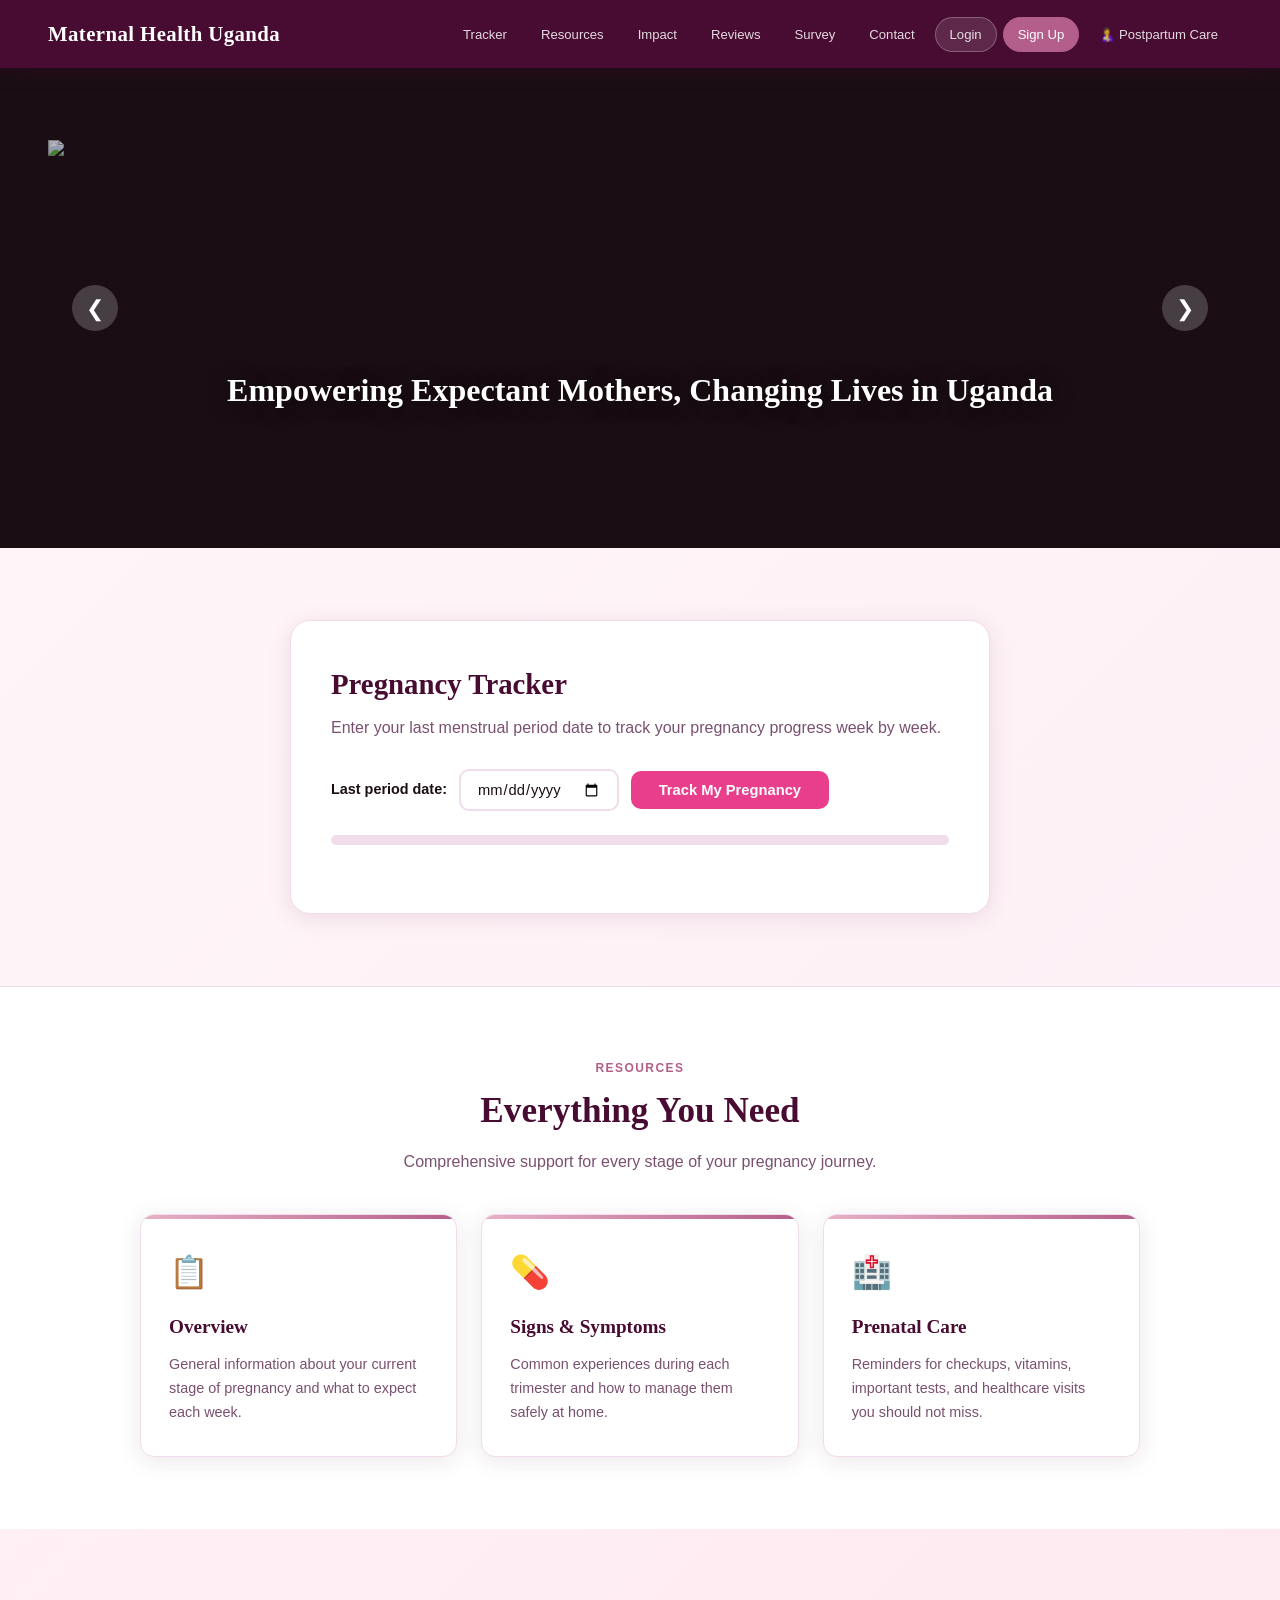
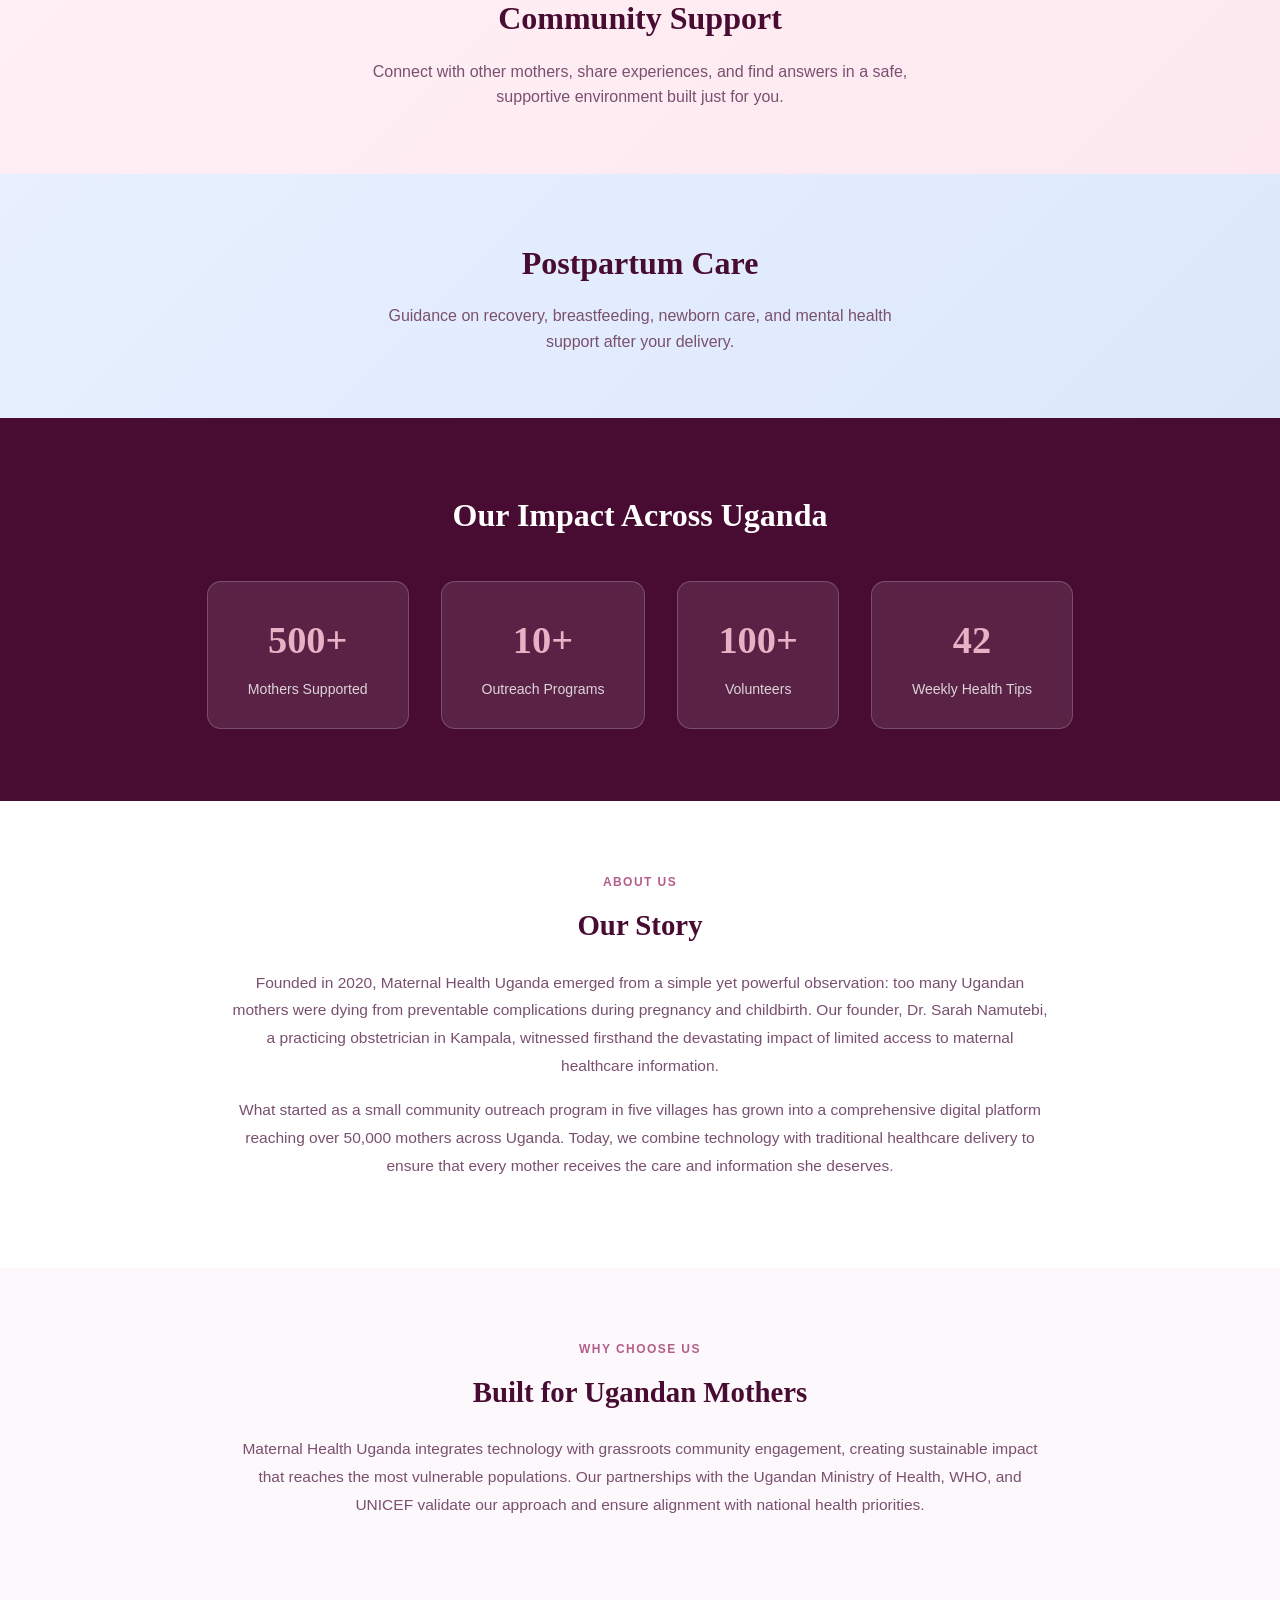
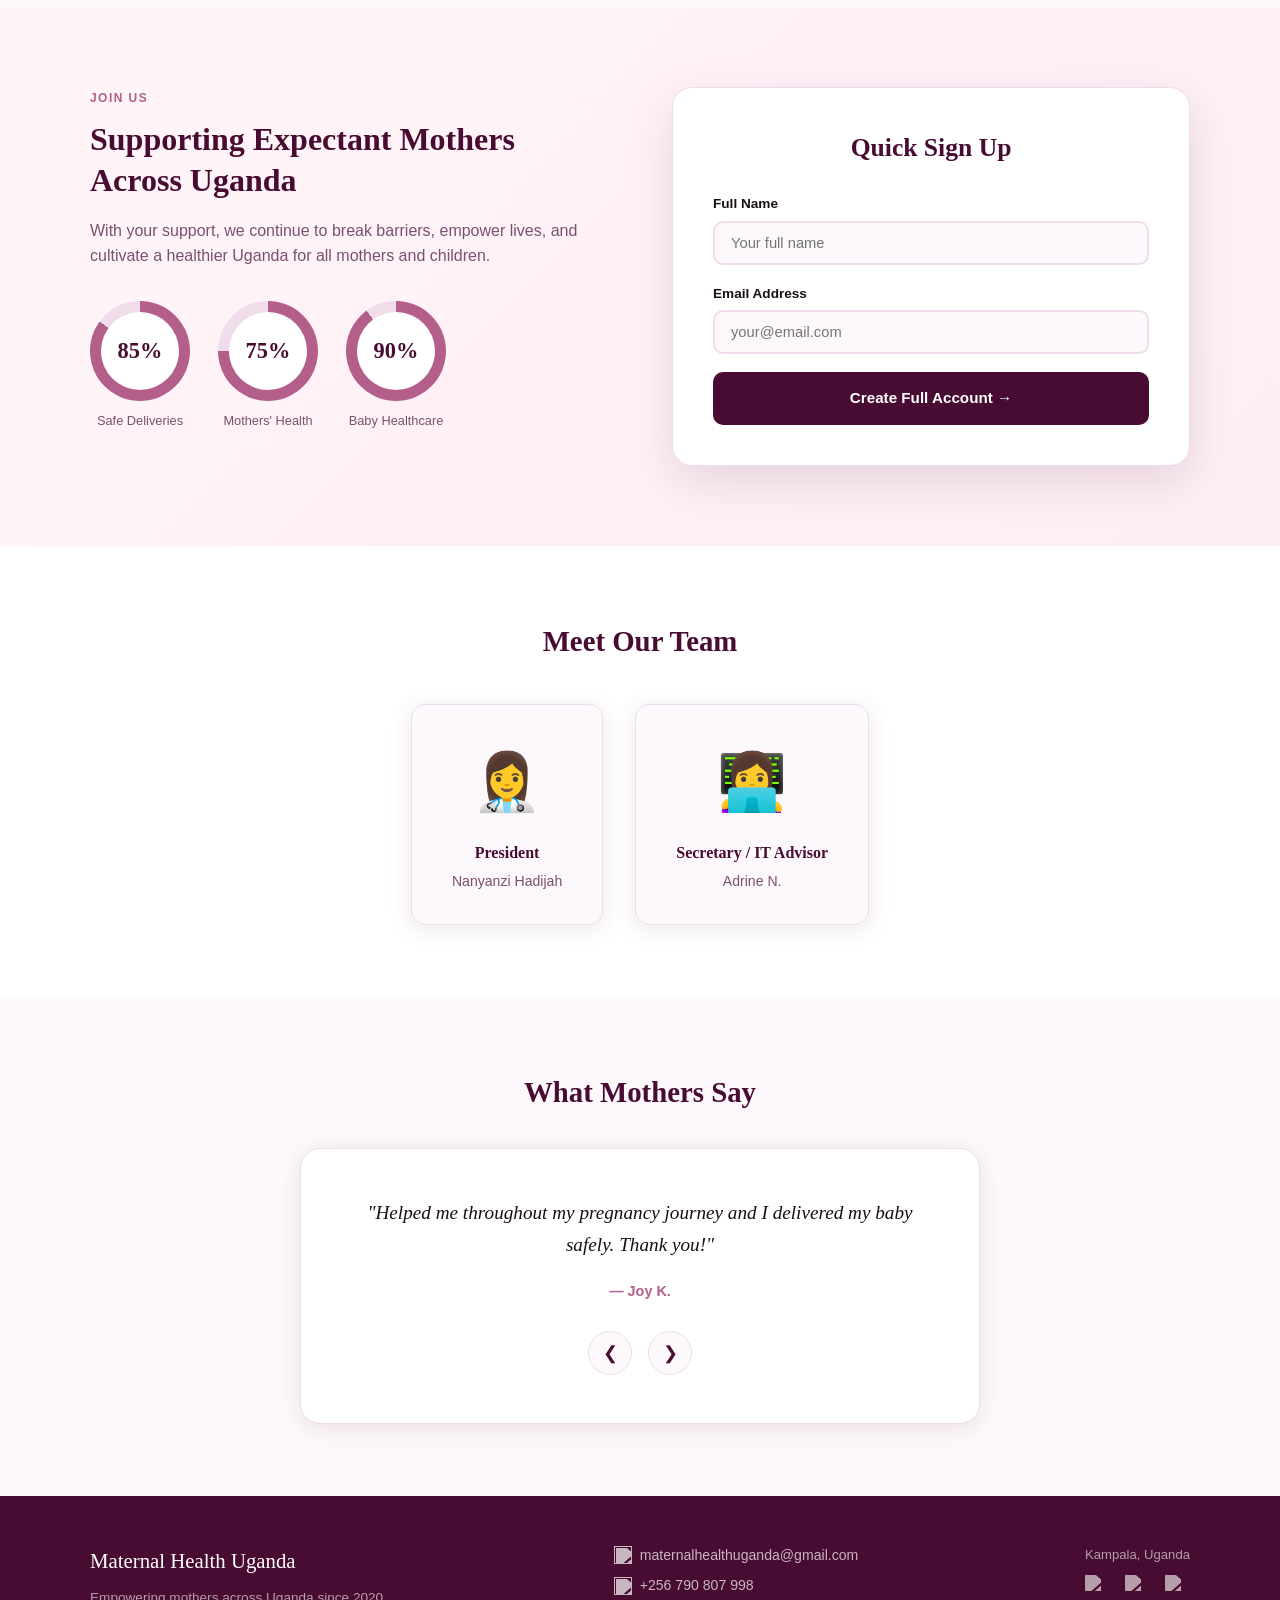
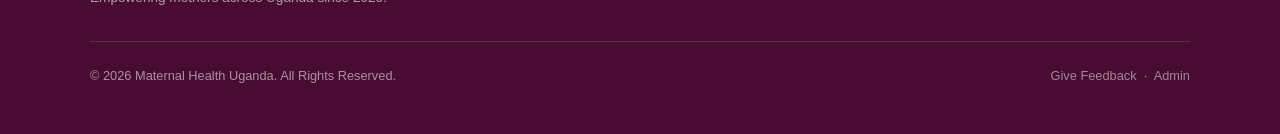
==== commit 1504682c: "Update index.html" ====
--- a/frontend/index.html
+++ b/frontend/index.html
@@ -22,6 +22,7 @@
         <a href="#contact-section">Contact</a>
         <a href="login.html" class="nav-btn">Login</a>
         <a href="signup.html" class="nav-btn signup">Sign Up</a>
+         <a href="postpartum.html" class="nav-link">🤱 Postpartum Care</a>
     </nav>
 </header>
 
@@ -285,6 +286,7 @@
 <script src="slideshow.js"></script>
 <script src="tracker.js"></script>
 <script src="review.js"></script>
+    <script src="postpartum.js"></script>
 
 <script>
 // Show snapshot section after tracker is used
--- a/frontend/style.css
+++ b/frontend/style.css
@@ -385,6 +385,557 @@
 }
 .btn-full:hover { background: var(--brand-light); transform: translateY(-1px); }
 
+/* ===== POSTPARTUM SECTION STYLES ===== */
+
+.postpartum-container {
+    max-width: 1200px;
+    margin: 0 auto;
+    padding: 20px;
+    font-family: 'Segoe UI', Tahoma, Geneva, Verdana, sans-serif;
+}
+
+/* Emergency Banner */
+.emergency-banner {
+    background: linear-gradient(135deg, #ff4d4d 0%, #cc0000 100%);
+    color: white;
+    padding: 15px;
+    border-radius: 10px;
+    margin-bottom: 30px;
+    display: flex;
+    flex-wrap: wrap;
+    justify-content: space-between;
+    align-items: center;
+    box-shadow: 0 4px 15px rgba(255, 0, 0, 0.2);
+}
+
+.emergency-banner h3 {
+    margin: 0;
+    font-size: 1.3rem;
+    display: flex;
+    align-items: center;
+    gap: 10px;
+}
+
+.emergency-banner h3 i {
+    font-size: 1.8rem;
+}
+
+.emergency-numbers {
+    display: flex;
+    gap: 20px;
+    flex-wrap: wrap;
+}
+
+.emergency-number {
+    background: rgba(255, 255, 255, 0.2);
+    padding: 8px 15px;
+    border-radius: 50px;
+    font-weight: bold;
+    display: flex;
+    align-items: center;
+    gap: 8px;
+}
+
+.save-number-btn {
+    background: white;
+    color: #cc0000;
+    border: none;
+    padding: 10px 20px;
+    border-radius: 50px;
+    font-weight: bold;
+    cursor: pointer;
+    transition: all 0.3s;
+    display: flex;
+    align-items: center;
+    gap: 8px;
+}
+
+.save-number-btn:hover {
+    background: #ffeb3b;
+    transform: scale(1.05);
+}
+
+/* Main Heading */
+.postpartum-heading {
+    text-align: center;
+    margin-bottom: 40px;
+}
+
+.postpartum-heading h1 {
+    font-size: 2.5rem;
+    color: #2c3e50;
+    margin-bottom: 10px;
+}
+
+.postpartum-heading h1 i {
+    color: #e83e8c;
+    margin-right: 10px;
+}
+
+.postpartum-heading p {
+    font-size: 1.2rem;
+    color: #7f8c8d;
+    max-width: 700px;
+    margin: 0 auto;
+}
+
+/* Category Cards Grid */
+.category-grid {
+    display: grid;
+    grid-template-columns: repeat(auto-fit, minmax(250px, 1fr));
+    gap: 25px;
+    margin-bottom: 50px;
+}
+
+.category-card {
+    background: white;
+    border-radius: 15px;
+    padding: 30px 20px;
+    text-align: center;
+    box-shadow: 0 10px 30px rgba(0, 0, 0, 0.1);
+    transition: transform 0.3s, box-shadow 0.3s;
+    cursor: pointer;
+    border: 2px solid transparent;
+}
+
+.category-card:hover {
+    transform: translateY(-10px);
+    box-shadow: 0 20px 40px rgba(0, 0, 0, 0.15);
+}
+
+.category-card.active {
+    border-color: #e83e8c;
+    background: #fff0f5;
+}
+
+.category-icon {
+    width: 80px;
+    height: 80px;
+    background: #f8f9fa;
+    border-radius: 50%;
+    display: flex;
+    align-items: center;
+    justify-content: center;
+    margin: 0 auto 20px;
+    font-size: 2.5rem;
+}
+
+.category-card:nth-child(1) .category-icon { background: #ffe0e0; color: #dc3545; }
+.category-card:nth-child(2) .category-icon { background: #fff0e0; color: #fd7e14; }
+.category-card:nth-child(3) .category-icon { background: #e0f0ff; color: #0d6efd; }
+.category-card:nth-child(4) .category-icon { background: #e8f0e8; color: #198754; }
+
+.category-card h3 {
+    font-size: 1.5rem;
+    margin-bottom: 10px;
+    color: #2c3e50;
+}
+
+.category-card p {
+    color: #7f8c8d;
+    margin-bottom: 15px;
+    font-size: 0.95rem;
+}
+
+.category-card .btn-view {
+    background: none;
+    border: 2px solid #e83e8c;
+    color: #e83e8c;
+    padding: 8px 20px;
+    border-radius: 50px;
+    font-weight: bold;
+    cursor: pointer;
+    transition: all 0.3s;
+}
+
+.category-card .btn-view:hover {
+    background: #e83e8c;
+    color: white;
+}
+
+/* Content Section */
+.content-section {
+    background: white;
+    border-radius: 20px;
+    padding: 30px;
+    margin-top: 30px;
+    box-shadow: 0 10px 30px rgba(0, 0, 0, 0.1);
+    display: none;
+}
+
+.content-section.active {
+    display: block;
+    animation: fadeIn 0.5s;
+}
+
+@keyframes fadeIn {
+    from { opacity: 0; transform: translateY(20px); }
+    to { opacity: 1; transform: translateY(0); }
+}
+
+.content-header {
+    display: flex;
+    align-items: center;
+    gap: 15px;
+    margin-bottom: 30px;
+    padding-bottom: 20px;
+    border-bottom: 3px solid #f0f0f0;
+}
+
+.content-icon {
+    width: 60px;
+    height: 60px;
+    background: #f8f9fa;
+    border-radius: 50%;
+    display: flex;
+    align-items: center;
+    justify-content: center;
+    font-size: 2rem;
+}
+
+.content-header h2 {
+    font-size: 2rem;
+    color: #2c3e50;
+    margin: 0;
+}
+
+.content-header p {
+    color: #7f8c8d;
+    margin: 5px 0 0;
+}
+
+/* Quick Menu */
+.quick-menu {
+    background: #f8f9fa;
+    border-radius: 10px;
+    padding: 20px;
+    margin-bottom: 30px;
+    display: flex;
+    flex-wrap: wrap;
+    gap: 10px;
+}
+
+.quick-menu-item {
+    background: white;
+    padding: 10px 15px;
+    border-radius: 50px;
+    border: 1px solid #dee2e6;
+    color: #495057;
+    text-decoration: none;
+    font-size: 0.9rem;
+    transition: all 0.3s;
+    cursor: pointer;
+}
+
+.quick-menu-item:hover {
+    background: #e83e8c;
+    color: white;
+    border-color: #e83e8c;
+}
+
+/* Info Cards */
+.info-card {
+    background: #f8f9fa;
+    border-radius: 15px;
+    padding: 25px;
+    margin-bottom: 25px;
+    border-left: 5px solid #e83e8c;
+}
+
+.info-card h3 {
+    font-size: 1.4rem;
+    color: #2c3e50;
+    margin-bottom: 15px;
+    display: flex;
+    align-items: center;
+    gap: 10px;
+}
+
+.info-card h3 i {
+    color: #e83e8c;
+}
+
+.info-grid {
+    display: grid;
+    grid-template-columns: repeat(auto-fit, minmax(250px, 1fr));
+    gap: 20px;
+}
+
+.info-box {
+    background: white;
+    border-radius: 10px;
+    padding: 15px;
+}
+
+.info-box h4 {
+    color: #e83e8c;
+    margin-bottom: 10px;
+    font-size: 1.1rem;
+}
+
+.info-list {
+    list-style: none;
+    padding: 0;
+}
+
+.info-list li {
+    padding: 8px 0;
+    border-bottom: 1px solid #eee;
+    display: flex;
+    align-items: center;
+    gap: 10px;
+}
+
+.info-list li:last-child {
+    border-bottom: none;
+}
+
+.info-list li i {
+    width: 20px;
+    color: #e83e8c;
+}
+
+/* Warning Box */
+.warning-box {
+    background: #fff3cd;
+    border: 1px solid #ffc107;
+    border-radius: 10px;
+    padding: 20px;
+    margin: 25px 0;
+}
+
+.warning-box h4 {
+    color: #856404;
+    display: flex;
+    align-items: center;
+    gap: 10px;
+    margin-bottom: 15px;
+}
+
+.warning-box ul {
+    margin: 0;
+    padding-left: 30px;
+    color: #856404;
+}
+
+.warning-box li {
+    margin-bottom: 8px;
+}
+
+/* Success Box */
+.success-box {
+    background: #d4edda;
+    border: 1px solid #28a745;
+    border-radius: 10px;
+    padding: 20px;
+    margin: 25px 0;
+}
+
+.success-box h4 {
+    color: #155724;
+    display: flex;
+    align-items: center;
+    gap: 10px;
+}
+
+/* Tables */
+.info-table {
+    width: 100%;
+    border-collapse: collapse;
+    margin: 20px 0;
+    background: white;
+    border-radius: 10px;
+    overflow: hidden;
+}
+
+.info-table th {
+    background: #e83e8c;
+    color: white;
+    padding: 12px;
+    text-align: left;
+}
+
+.info-table td {
+    padding: 12px;
+    border-bottom: 1px solid #dee2e6;
+}
+
+.info-table tr:last-child td {
+    border-bottom: none;
+}
+
+.info-table tr:nth-child(even) {
+    background: #f8f9fa;
+}
+
+/* Progress Tracker */
+.progress-tracker {
+    background: white;
+    border-radius: 10px;
+    padding: 20px;
+    margin: 20px 0;
+}
+
+.progress-item {
+    margin-bottom: 15px;
+}
+
+.progress-label {
+    display: flex;
+    justify-content: space-between;
+    margin-bottom: 5px;
+    color: #495057;
+}
+
+.progress-bar {
+    height: 10px;
+    background: #e9ecef;
+    border-radius: 5px;
+    overflow: hidden;
+}
+
+.progress-fill {
+    height: 100%;
+    background: #e83e8c;
+    border-radius: 5px;
+    width: 0%;
+    transition: width 0.3s;
+}
+
+/* Buttons */
+.btn {
+    padding: 12px 25px;
+    border: none;
+    border-radius: 50px;
+    font-weight: bold;
+    cursor: pointer;
+    transition: all 0.3s;
+    display: inline-flex;
+    align-items: center;
+    gap: 10px;
+}
+
+.btn-primary {
+    background: #e83e8c;
+    color: white;
+}
+
+.btn-primary:hover {
+    background: #c2185b;
+    transform: scale(1.05);
+}
+
+.btn-success {
+    background: #28a745;
+    color: white;
+}
+
+.btn-success:hover {
+    background: #218838;
+}
+
+.btn-outline {
+    background: none;
+    border: 2px solid #e83e8c;
+    color: #e83e8c;
+}
+
+.btn-outline:hover {
+    background: #e83e8c;
+    color: white;
+}
+
+/* Tabs */
+.tabs {
+    display: flex;
+    gap: 10px;
+    margin-bottom: 25px;
+    flex-wrap: wrap;
+}
+
+.tab {
+    padding: 10px 20px;
+    background: #f8f9fa;
+    border: none;
+    border-radius: 50px;
+    cursor: pointer;
+    font-weight: 600;
+    color: #495057;
+    transition: all 0.3s;
+}
+
+.tab:hover {
+    background: #e83e8c;
+    color: white;
+}
+
+.tab.active {
+    background: #e83e8c;
+    color: white;
+}
+
+.tab-content {
+    display: none;
+    animation: fadeIn 0.5s;
+}
+
+.tab-content.active {
+    display: block;
+}
+
+/* Phone Save Button */
+.phone-save {
+    display: inline-flex;
+    align-items: center;
+    gap: 10px;
+    background: #25D366;
+    color: white;
+    padding: 12px 20px;
+    border-radius: 50px;
+    text-decoration: none;
+    font-weight: bold;
+    margin: 10px 0;
+    transition: all 0.3s;
+}
+
+.phone-save:hover {
+    background: #128C7E;
+    transform: scale(1.05);
+}
+
+/* Responsive */
+@media (max-width: 768px) {
+    .emergency-banner {
+        flex-direction: column;
+        text-align: center;
+        gap: 15px;
+    }
+    
+    .emergency-numbers {
+        justify-content: center;
+    }
+    
+    .postpartum-heading h1 {
+        font-size: 2rem;
+    }
+    
+    .category-grid {
+        grid-template-columns: 1fr;
+    }
+    
+    .content-header {
+        flex-direction: column;
+        text-align: center;
+    }
+    
+    .quick-menu {
+        justify-content: center;
+    }
+    
+    .info-grid {
+        grid-template-columns: 1fr;
+    }
+}
 /* ── Team ── */
 .team-section { background: var(--white); text-align: center; }
 .team-section h2 { font-family: var(--font-head); font-size: 1.8rem; color: var(--brand); margin-bottom: 40px; }
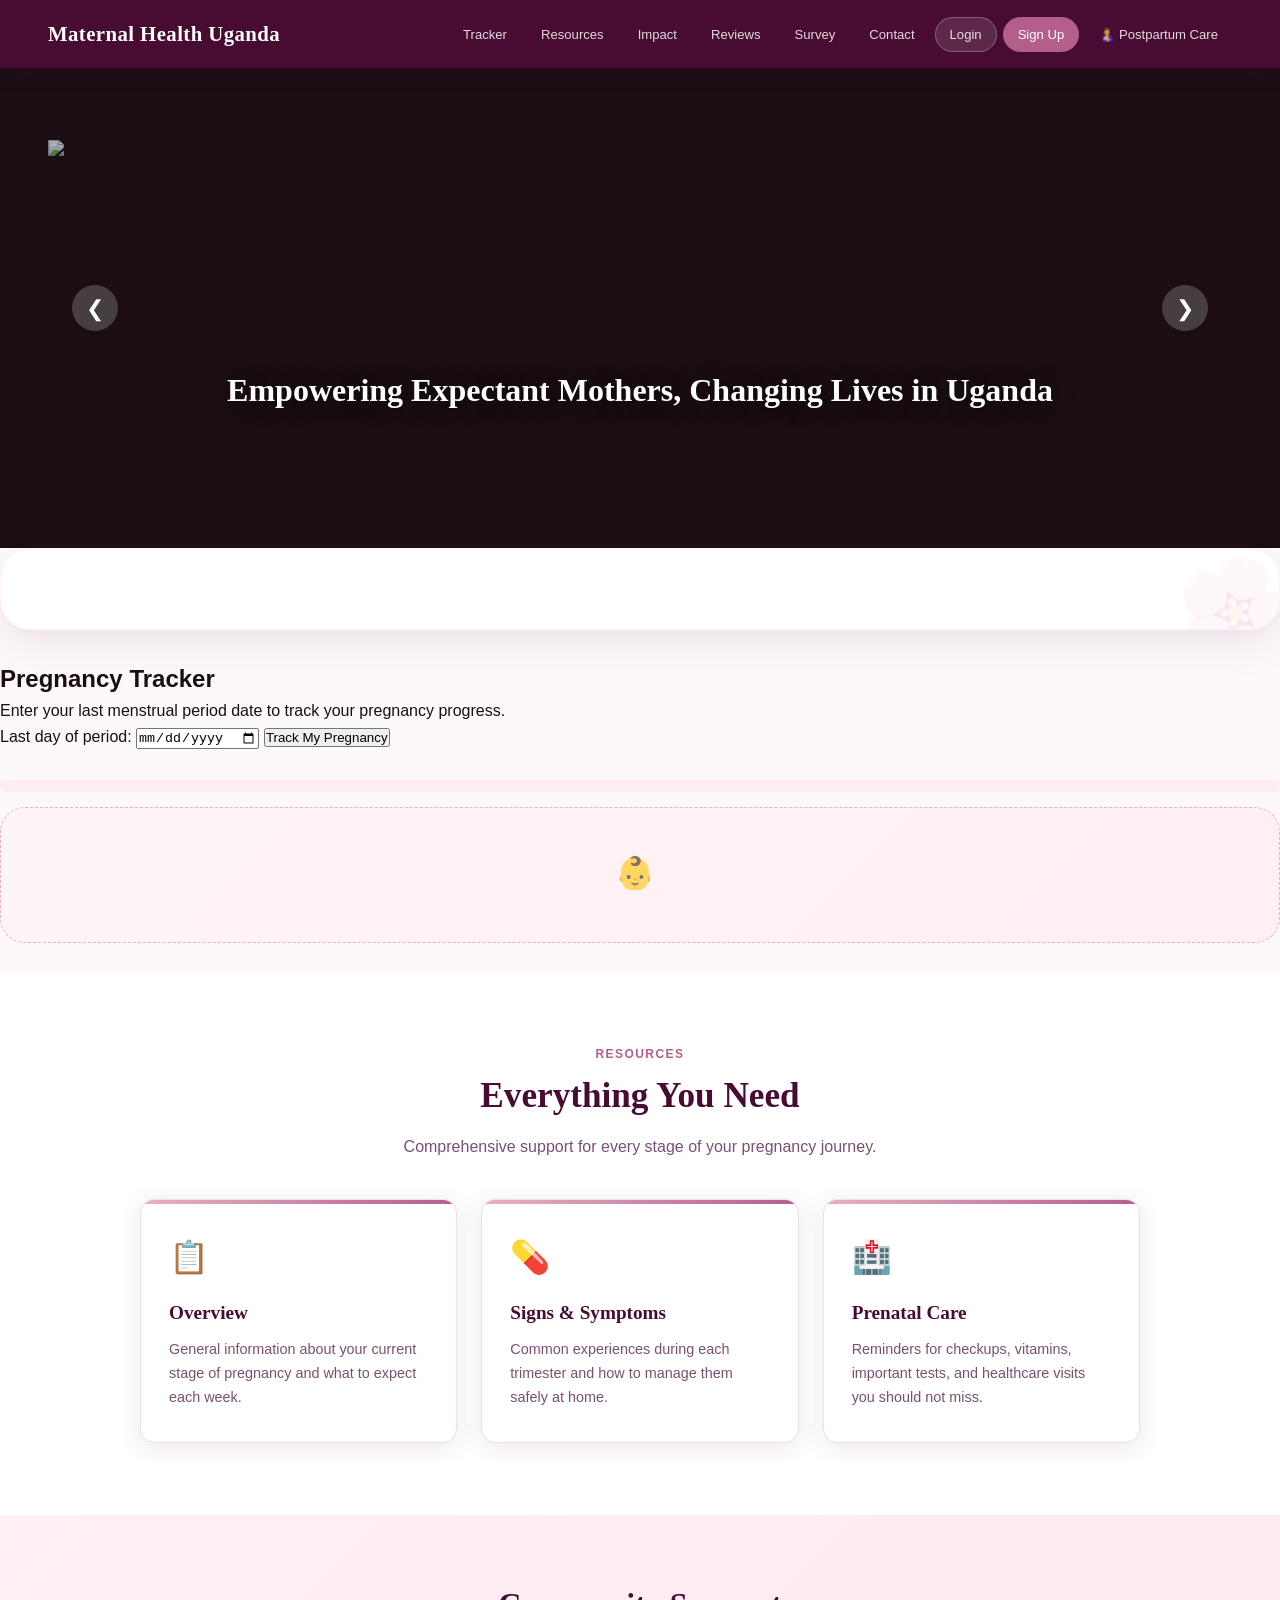
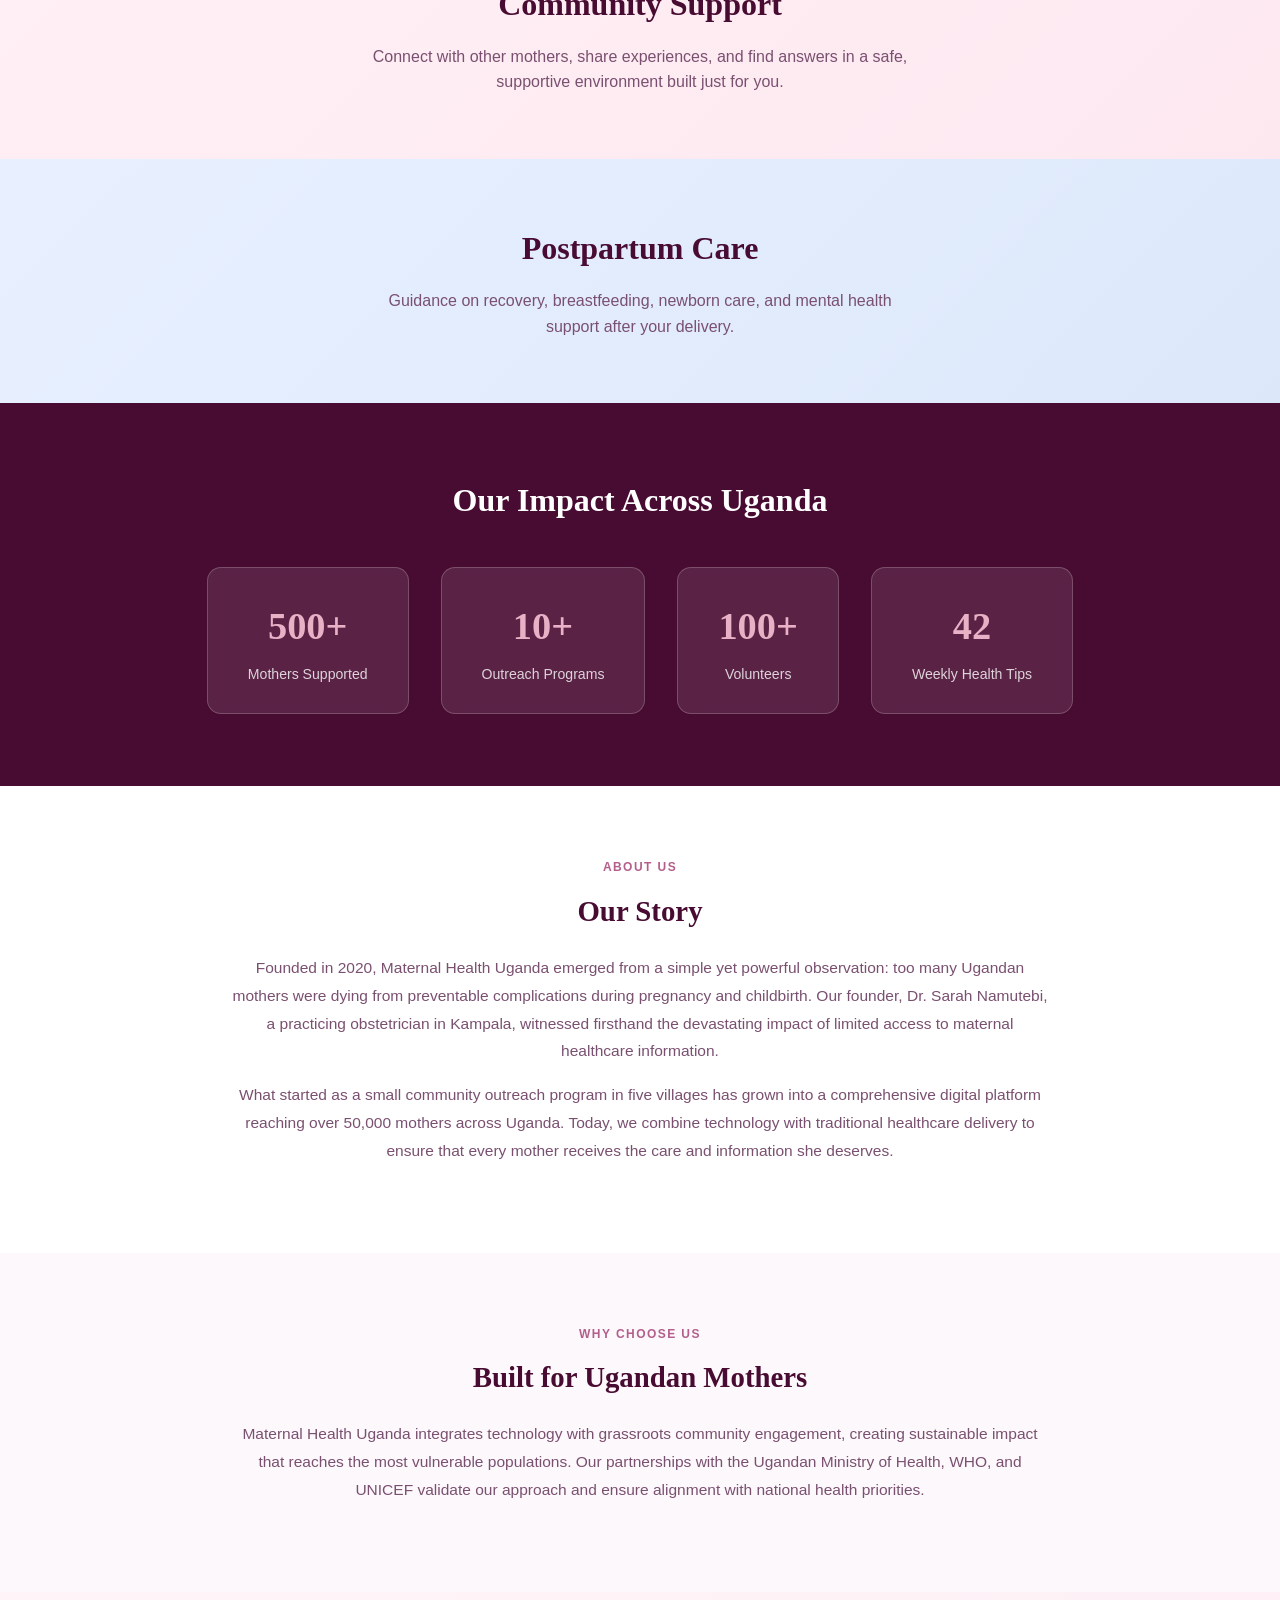
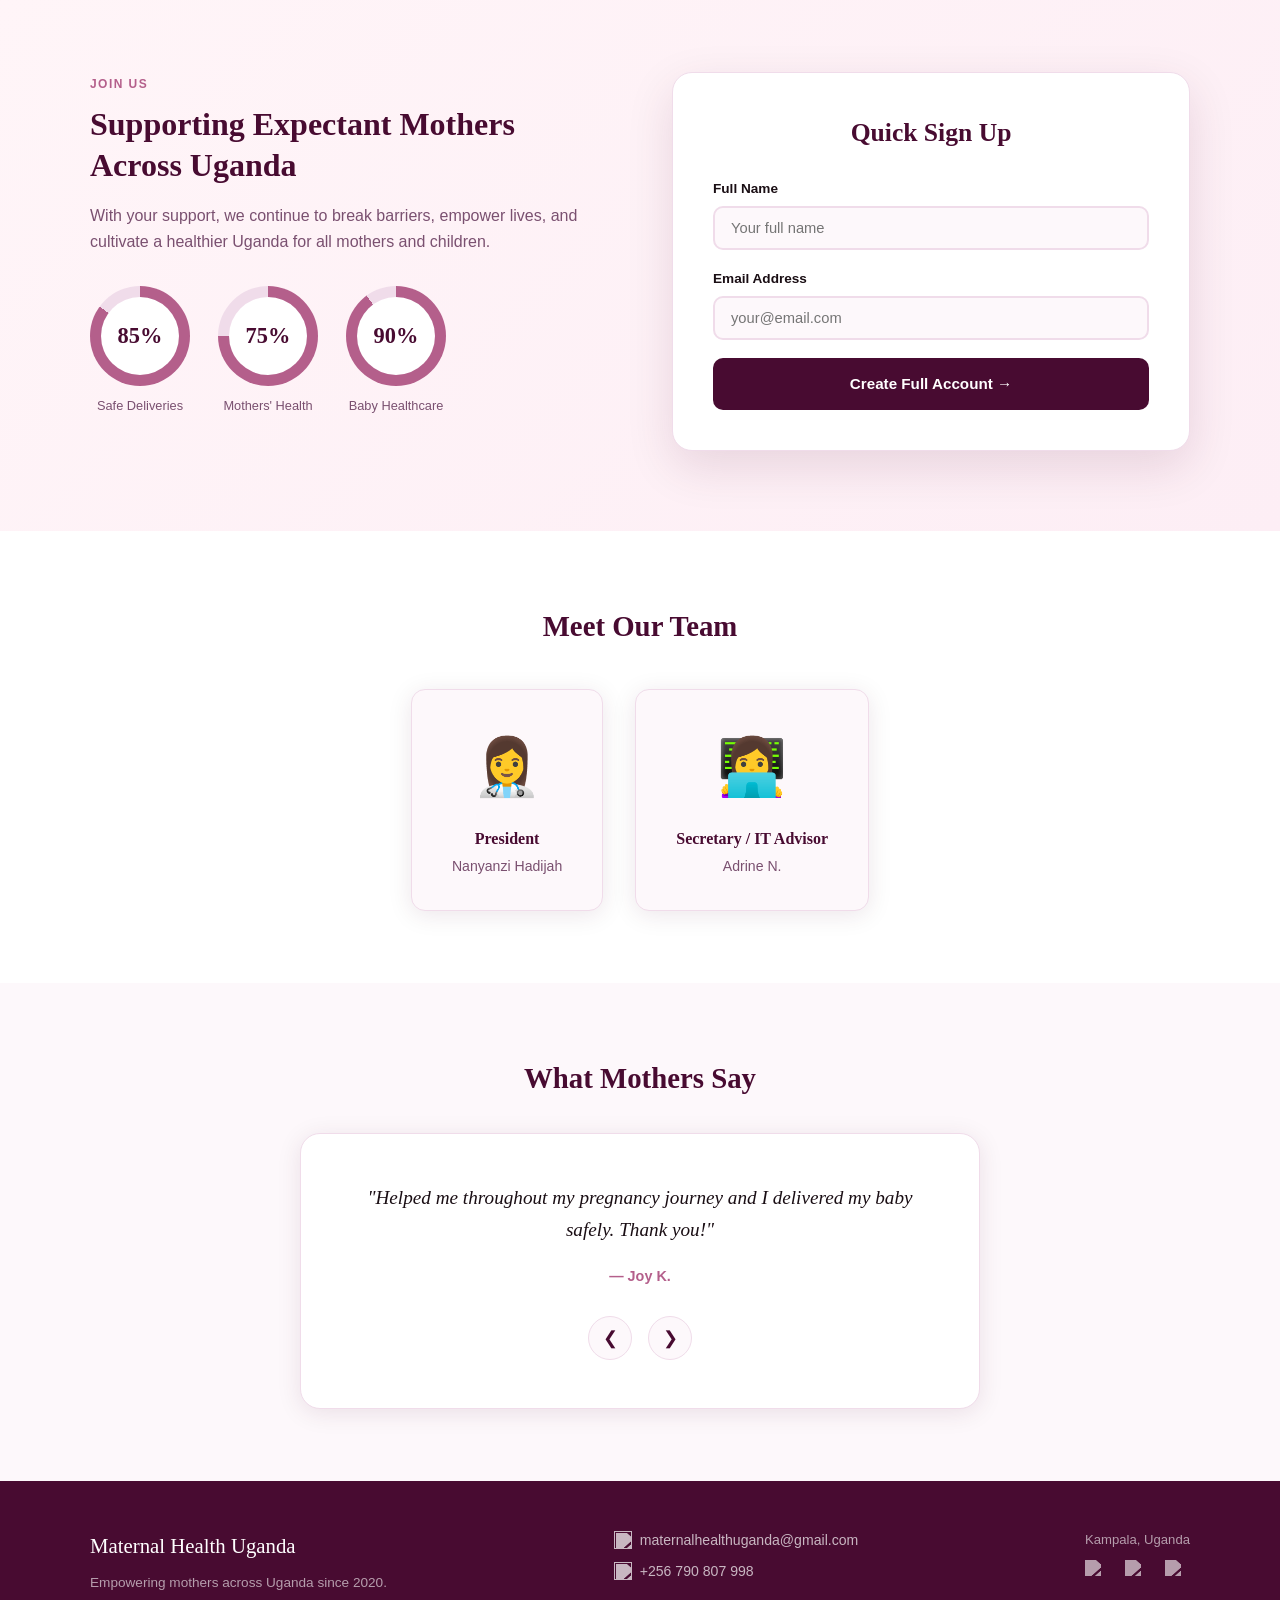
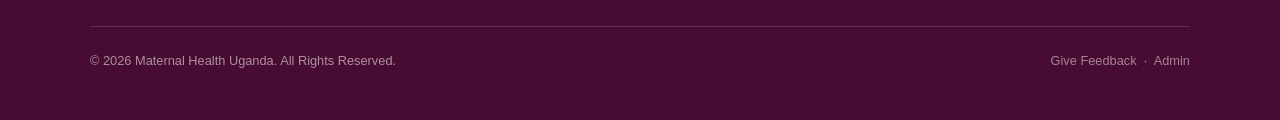
==== commit 8f92003a: "Update index.html" ====
--- a/frontend/index.html
+++ b/frontend/index.html
@@ -47,36 +47,28 @@
 </section>
 
 <!-- PREGNANCY TRACKER -->
-<section id="tracker">
-    <div class="tracker-card">
-        <h2>Pregnancy Tracker</h2>
-        <p>Enter your last menstrual period date to track your pregnancy progress week by week.</p>
-
-        <div class="tracker-input-row">
-            <label for="lastPeriod">Last period date:</label>
-            <input type="date" id="lastPeriod">
-            <button class="btn-primary" onclick="trackPregnancy()">Track My Pregnancy</button>
-        </div>
-
-        <div class="progress-wrap">
-            <div class="progress-track">
-                <div id="progressBar"></div>
-            </div>
-        </div>
-        <p id="weekInfo"></p>
-
-        <div class="snapshot" id="snapshot" style="display:none;">
-            <h3 id="pregnancyWeek"></h3>
-            <p id="babySizeText"></p>
-        </div>
-
-        <div class="health-tip" id="healthTipBox" style="display:none;">
-            <h4 id="tipTitle"></h4>
-            <p id="tipContent"></p>
-            <button class="feedback-btn" onclick="openFeedback()">⚠ Report an issue with this tip</button>
-        </div>
-    </div>
-
+<section id="tracker" class="tracker"></section>
+    <h2>Pregnancy Tracker</h2>
+    <p>Enter your last menstrual period date to track your pregnancy progress.</p>
+    <div class="tracker-input">
+        <label for="lastPeriod">Last day of period:</label>
+        <input type="date" id="lastPeriod" />
+        <!-- FIXED: Changed from trackPregnancy() to TrackMyPregnancy() to match JavaScript function name -->
+        <button onclick="TrackMyPregnancy()">Track My Pregnancy</button>
+    </div>
+    <div class="progress-container">
+        <div id="progressBar"></div>
+    </div>
+    <p id="weekInfo"></p>
+    <section class="snapshot">
+        <h3 id="pregnancyWeek"></h3>
+        <p id="babySizeText"></p>
+    </section>
+    <div id="healthTipBox" class="health-tip" style="display:none;">
+        <h4 id="tipTitle"></h4>
+        <p id="tipContent"></p>
+    </div>
+</section>
     <!-- Feedback Modal -->
     <div id="feedbackModal" style="display:none;position:fixed;inset:0;background:rgba(0,0,0,.5);z-index:9999;align-items:center;justify-content:center;">
         <div style="background:#fff;border-radius:18px;padding:36px;max-width:480px;width:90%;box-shadow:0 24px 64px rgba(0,0,0,.25);">
--- a/frontend/style.css
+++ b/frontend/style.css
@@ -143,106 +143,165 @@
 }
 
 /* ── Pregnancy Tracker ── */
-#tracker {
-    background: linear-gradient(135deg, #fff5f8 0%, #fdf0f6 100%);
-    border-bottom: 1px solid var(--border);
-}
-.tracker-card {
-    background: var(--white);
-    border-radius: 20px;
+.featured {
+    max-width: 1200px;
+    margin: 0 auto;
+    padding: 40px 20px;
+    font-family: 'Segoe UI', Roboto, 'Helvetica Neue', sans-serif;
+    background: linear-gradient(135deg, #fff9f9 0%, #f8f0f7 100%);
+}
+
+/* Main Tracker Card */
+.tracker {
+    background: white;
+    border-radius: 30px;
     padding: 40px;
-    max-width: 700px;
-    margin: 0 auto;
-    box-shadow: var(--shadow);
-    border: 1px solid var(--border);
-}
-.tracker-card h2 {
-    font-family: var(--font-head);
-    font-size: 1.8rem;
-    color: var(--brand);
-    margin-bottom: 8px;
-}
-.tracker-card p { color: var(--text-muted); margin-bottom: 28px; }
-.tracker-input-row {
-    display: flex;
-    gap: 12px;
-    align-items: center;
-    flex-wrap: wrap;
-    margin-bottom: 24px;
-}
-.tracker-input-row label { font-weight: 600; color: var(--text); font-size: .9rem; }
-.tracker-input-row input[type="date"] {
-    padding: 10px 16px;
-    border: 2px solid var(--border);
-    border-radius: 10px;
-    font-size: .92rem;
-    color: var(--text);
-    background: var(--white);
+    margin-bottom: 30px;
+    box-shadow: 0 20px 40px rgba(0, 0, 0, 0.05), 0 5px 15px rgba(226, 152, 203, 0.1);
+    text-align: center;
+    border: 1px solid rgba(255, 209, 220, 0.3);
+    position: relative;
+    overflow: hidden;
+}
+
+.tracker::before {
+    content: '🌸';
+    position: absolute;
+    top: -20px;
+    right: -20px;
+    font-size: 100px;
+    opacity: 0.1;
+    transform: rotate(15deg);
+}
+
+.tracker h2 {
+    color: #b45f8b;
+    font-size: 2.2em;
+    margin-bottom: 30px;
+    font-weight: 500;
+    letter-spacing: 1px;
+    text-shadow: 2px 2px 4px rgba(255, 255, 255, 0.8);
+}
+
+.tracker label {
+    color: #8b6b7a;
+    font-size: 1.1em;
+    font-weight: 500;
+    margin-right: 15px;
+}
+
+.tracker input[type="date"] {
+    padding: 12px 20px;
+    border: 2px solid #ffe2ec;
+    border-radius: 50px;
+    font-size: 1em;
+    color: #5d4b55;
+    background: white;
+    transition: all 0.3s ease;
+    margin-right: 15px;
     outline: none;
-    transition: border .2s;
-    font-family: var(--font-body);
-}
-.tracker-input-row input[type="date"]:focus { border-color: var(--accent-dark); }
-.btn-primary {
-    background: var(--brand);
-    color: #fff;
+}
+
+.tracker input[type="date"]:focus {
+    border-color: #d9a5b3;
+    box-shadow: 0 0 0 3px rgba(217, 165, 179, 0.2);
+}
+
+.tracker button {
+    background: linear-gradient(135deg, #e8b1c5 0%, #d9a5b3 100%);
+    color: white;
     border: none;
-    padding: 11px 28px;
-    border-radius: 10px;
-    font-size: .92rem;
+    padding: 12px 35px;
+    border-radius: 50px;
+    font-size: 1.1em;
     font-weight: 600;
     cursor: pointer;
-    transition: background .2s, transform .15s;
-    font-family: var(--font-body);
-}
-.btn-primary:hover { background: var(--brand-light); transform: translateY(-1px); }
-.progress-wrap { margin: 16px 0 8px; }
-.progress-track {
+    transition: all 0.3s ease;
+    box-shadow: 0 4px 15px rgba(217, 165, 179, 0.4);
+    border: 1px solid rgba(255, 255, 255, 0.3);
+}
+
+.tracker button:hover {
+    transform: translateY(-2px);
+    box-shadow: 0 6px 20px rgba(217, 165, 179, 0.6);
+    background: linear-gradient(135deg, #d9a5b3 0%, #c492a2 100%);
+}
+
+/* Progress Bar */
+.progress-container {
     width: 100%;
-    height: 10px;
-    background: var(--border);
-    border-radius: 8px;
+    height: 12px;
+    background-color: #ffecf0;
+    border-radius: 50px;
+    margin: 30px 0 15px;
     overflow: hidden;
 }
+
 #progressBar {
+    width: 0%;
     height: 100%;
-    width: 0%;
-    background: linear-gradient(90deg, var(--accent), var(--accent-dark));
-    border-radius: 8px;
-    transition: width .7s ease;
-}
-#weekInfo { font-size: .88rem; color: var(--text-muted); margin-top: 6px; }
+    background: linear-gradient(90deg, #fbb1c2 0%, #e598b0 50%, #d47e9e 100%);
+    border-radius: 50px;
+    transition: width 0.5s ease;
+    position: relative;
+}
+
+#progressBar::after {
+    content: '';
+    position: absolute;
+    top: 0;
+    left: 0;
+    right: 0;
+    bottom: 0;
+    background: linear-gradient(90deg, transparent, rgba(255, 255, 255, 0.3), transparent);
+    animation: shimmer 2s infinite;
+}
+
+@keyframes shimmer {
+    0% { transform: translateX(-100%); }
+    100% { transform: translateX(100%); }
+}
+
+#weekInfo {
+    color: #8b6b7a;
+    font-size: 1.2em;
+    font-weight: 500;
+    margin-top: 10px;
+}
+
+/* Baby Growth Snapshot */
 .snapshot {
-    background: #fff5f8;
-    border-radius: 12px;
-    padding: 20px 24px;
-    margin-top: 20px;
-    border: 1px dashed var(--accent);
-}
-#pregnancyWeek { font-family: var(--font-head); font-size: 1.4rem; color: var(--brand); margin-bottom: 4px; }
-#babySizeText { color: var(--text-muted); font-size: .9rem; }
-.health-tip {
-    margin-top: 20px;
-    background: var(--brand);
-    color: #fff;
-    border-radius: 12px;
-    padding: 20px 24px;
-}
-.health-tip h4 { font-family: var(--font-head); font-size: 1.1rem; margin-bottom: 8px; }
-.health-tip p { font-size: .88rem; opacity: .9; line-height: 1.6; }
-.feedback-btn {
-    margin-top: 12px;
-    background: rgba(255,255,255,.15);
-    color: rgba(255,255,255,.85);
-    border: 1px solid rgba(255,255,255,.3);
-    padding: 6px 14px;
-    border-radius: 20px;
-    font-size: .78rem;
-    cursor: pointer;
-    transition: background .2s;
-    font-family: var(--font-body);
-}
-.feedback-btn:hover { background: rgba(255,255,255,.25); color: #fff; }
+    background: linear-gradient(135deg, #fff5f7 0%, #ffeef2 100%);
+    border-radius: 25px;
+    padding: 30px;
+    margin-bottom: 30px;
+    text-align: center;
+    border: 1px dashed #e8b1c5;
+}
+
+#pregnancyWeek {
+    color: #b45f8b;
+    font-size: 2.5em;
+    margin-bottom: 10px;
+    font-weight: 400;
+    position: relative;
+    display: inline-block;
+}
+
+#pregnancyWeek::before {
+    content: '👶';
+    font-size: 0.8em;
+    margin-right: 10px;
+    opacity: 0.7;
+}
+
+#babySizeText {
+    color: #7a5d6b;
+    font-size: 1.3em;
+    font-weight: 300;
+    letter-spacing: 0.5px;
+}
+
 
 /* ── Info Cards ── */
 #resources {
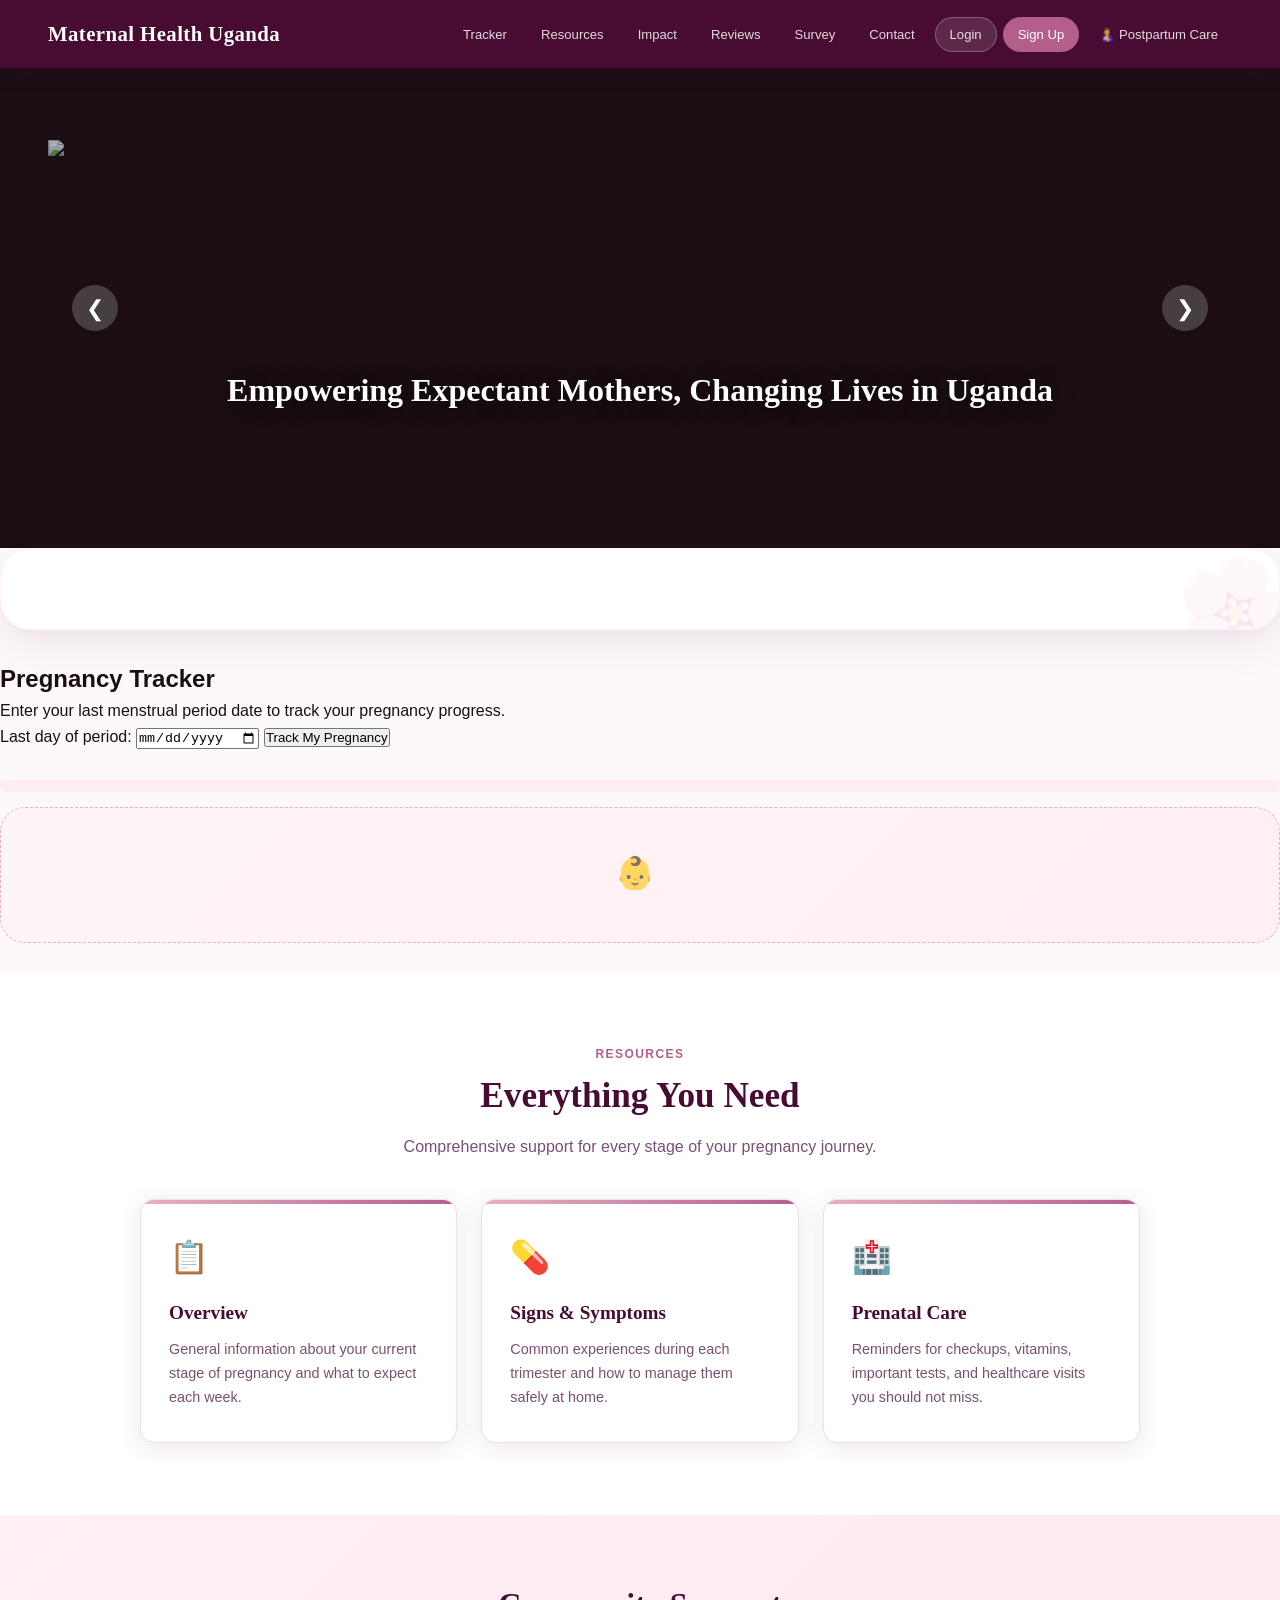
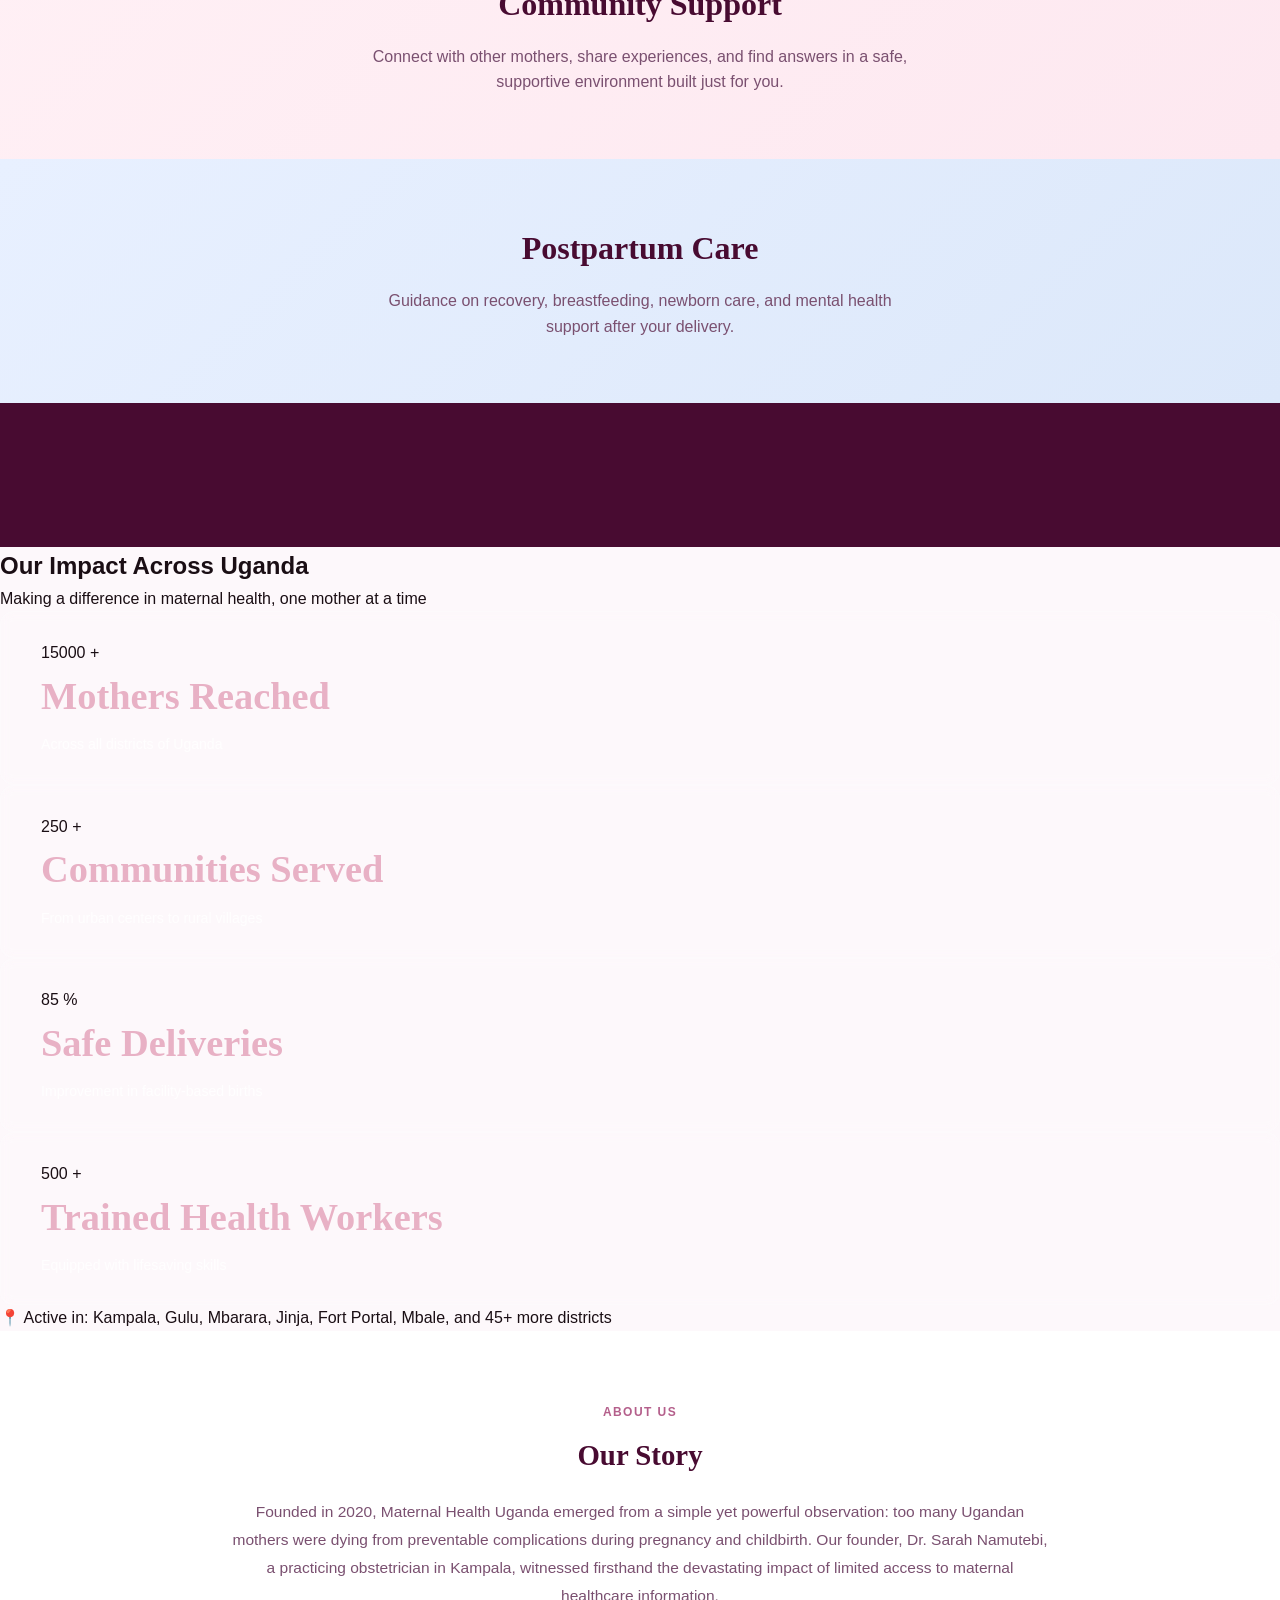
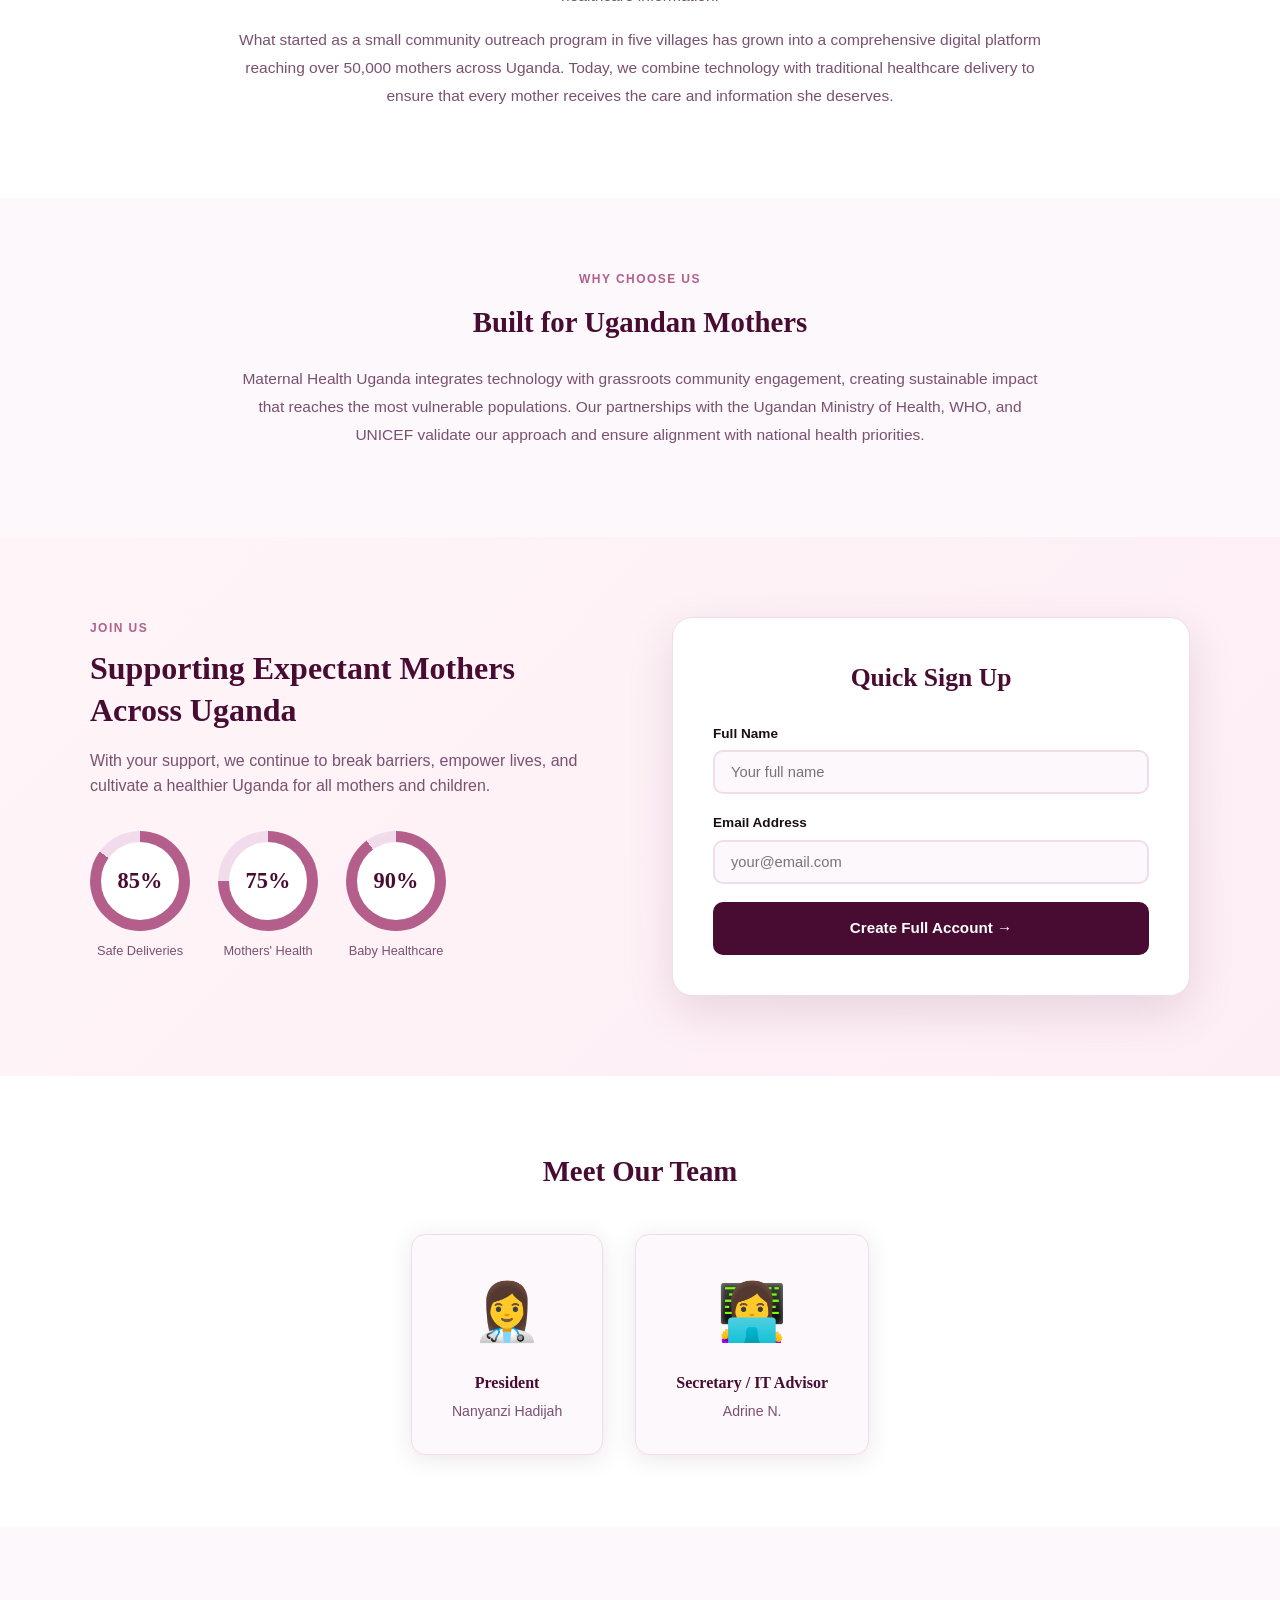
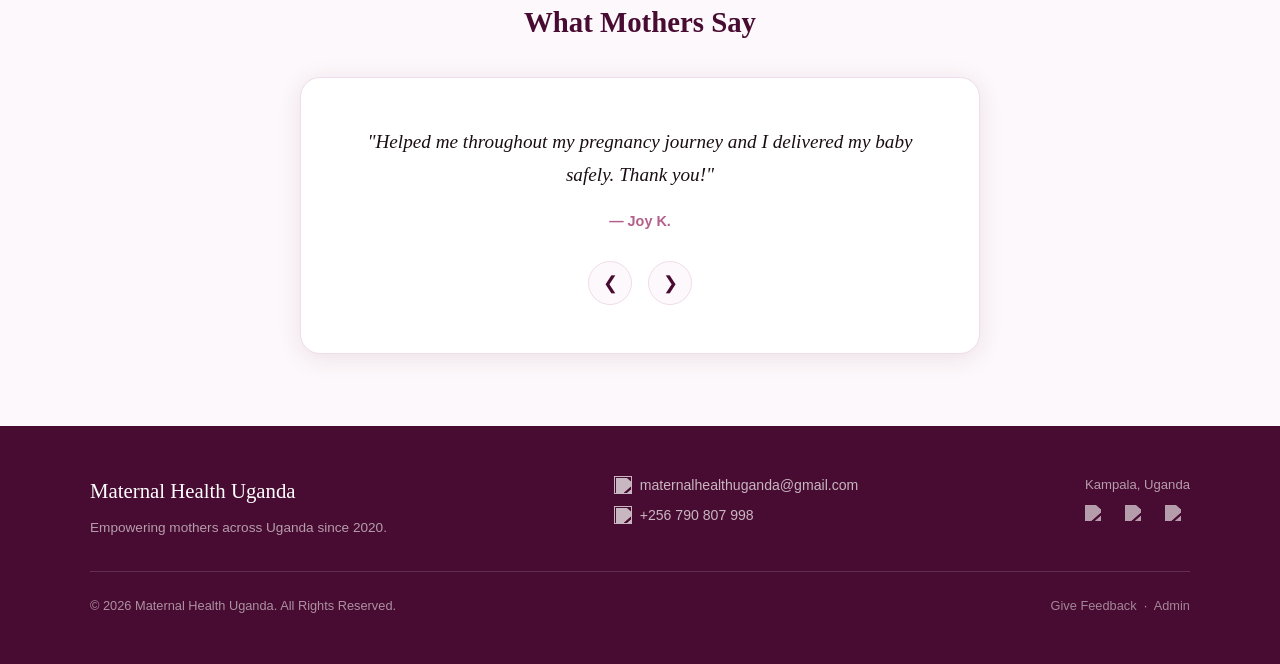
==== commit 1959eac6: "Update index.html" ====
--- a/frontend/index.html
+++ b/frontend/index.html
@@ -121,24 +121,51 @@
 </section>
 
 <!-- IMPACT -->
-<section id="impact">
-    <h2>Our Impact Across Uganda</h2>
-    <div class="impact-counters">
-        <div class="impact-card">
-            <h3>500+</h3>
-            <p>Mothers Supported</p>
-        </div>
-        <div class="impact-card">
-            <h3>10+</h3>
-            <p>Outreach Programs</p>
-        </div>
-        <div class="impact-card">
-            <h3>100+</h3>
-            <p>Volunteers</p>
-        </div>
-        <div class="impact-card">
-            <h3>42</h3>
-            <p>Weekly Health Tips</p>
+<section id="impact" class="impact-section"></section>
+    <div class="container">
+        <h2 class="impact-title">Our Impact Across Uganda</h2>
+        <p class="impact-subtitle">Making a difference in maternal health, one mother at a time</p>
+        
+        <div class="impact-grid">
+            <div class="impact-card">
+                <div class="counter-wrapper">
+                    <span class="counter" data-target="15000">0</span>
+                    <span class="plus">+</span>
+                </div>
+                <h3>Mothers Reached</h3>
+                <p>Across all districts of Uganda</p>
+            </div>
+            
+            <div class="impact-card">
+                <div class="counter-wrapper">
+                    <span class="counter" data-target="250">0</span>
+                    <span class="plus">+</span>
+                </div>
+                <h3>Communities Served</h3>
+                <p>From urban centers to rural villages</p>
+            </div>
+            
+            <div class="impact-card">
+                <div class="counter-wrapper">
+                    <span class="counter" data-target="85">0</span>
+                    <span class="percent">%</span>
+                </div>
+                <h3>Safe Deliveries</h3>
+                <p>Improvement in facility-based births</p>
+            </div>
+            
+            <div class="impact-card">
+                <div class="counter-wrapper">
+                    <span class="counter" data-target="500">0</span>
+                    <span class="plus">+</span>
+                </div>
+                <h3>Trained Health Workers</h3>
+                <p>Equipped with lifesaving skills</p>
+            </div>
+        </div>
+        
+        <div class="impact-map-note">
+            <p>📍 Active in: Kampala, Gulu, Mbarara, Jinja, Fort Portal, Mbale, and 45+ more districts</p>
         </div>
     </div>
 </section>
@@ -279,6 +306,7 @@
 <script src="tracker.js"></script>
 <script src="review.js"></script>
     <script src="postpartum.js"></script>
+       <script src="impact.js"></script>
 
 <script>
 // Show snapshot section after tracker is used
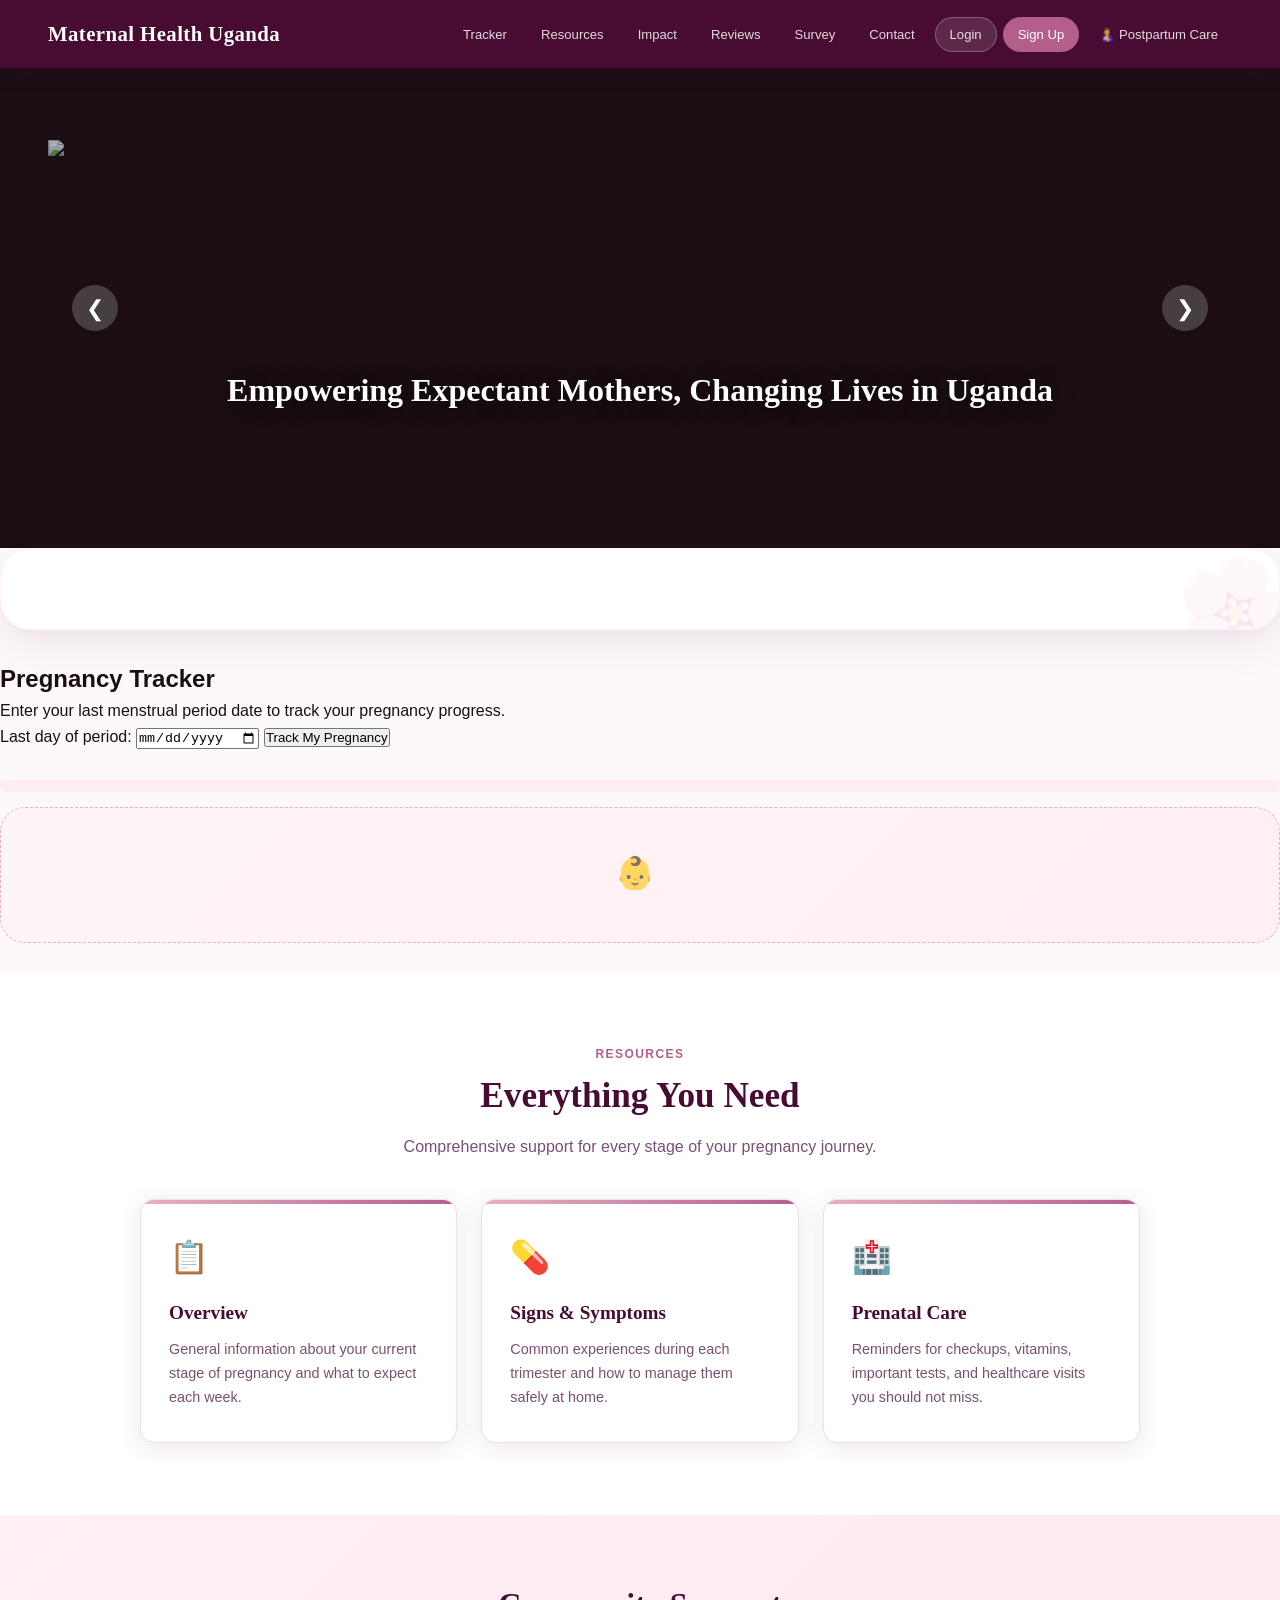
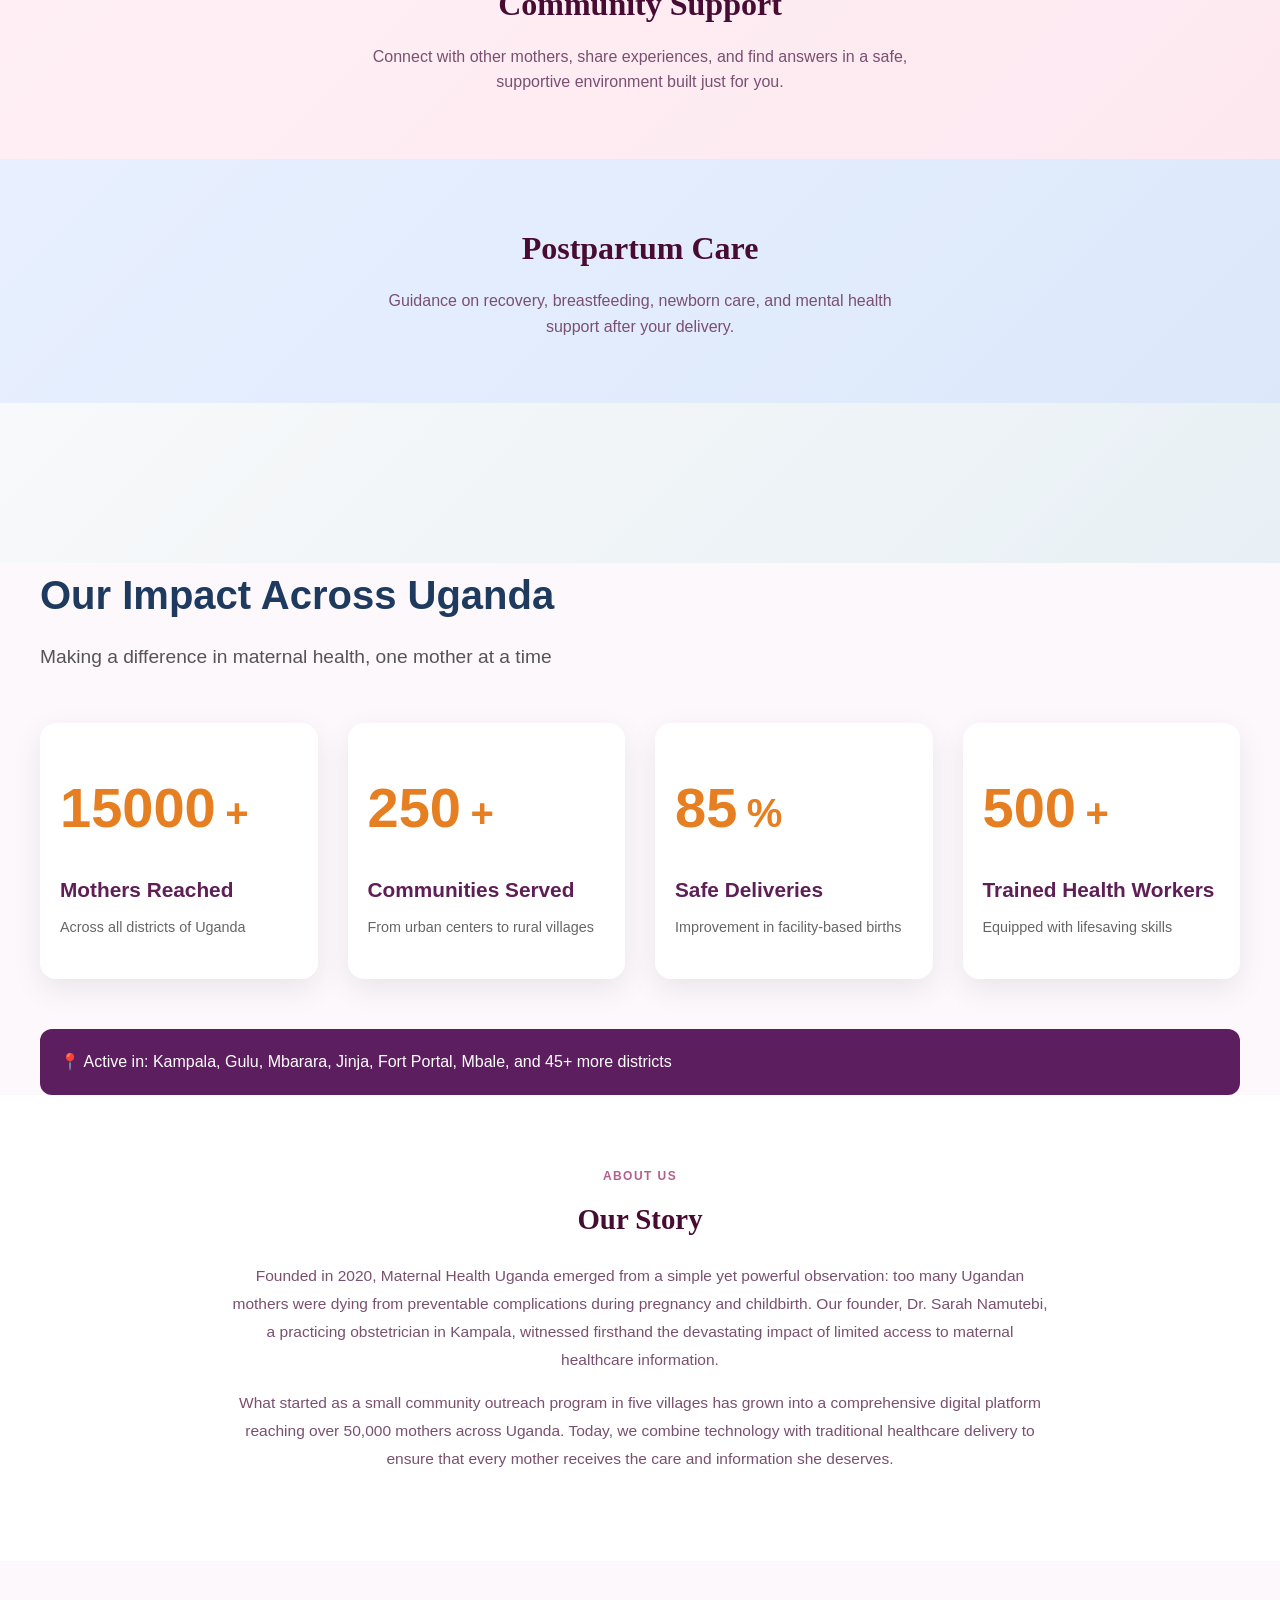
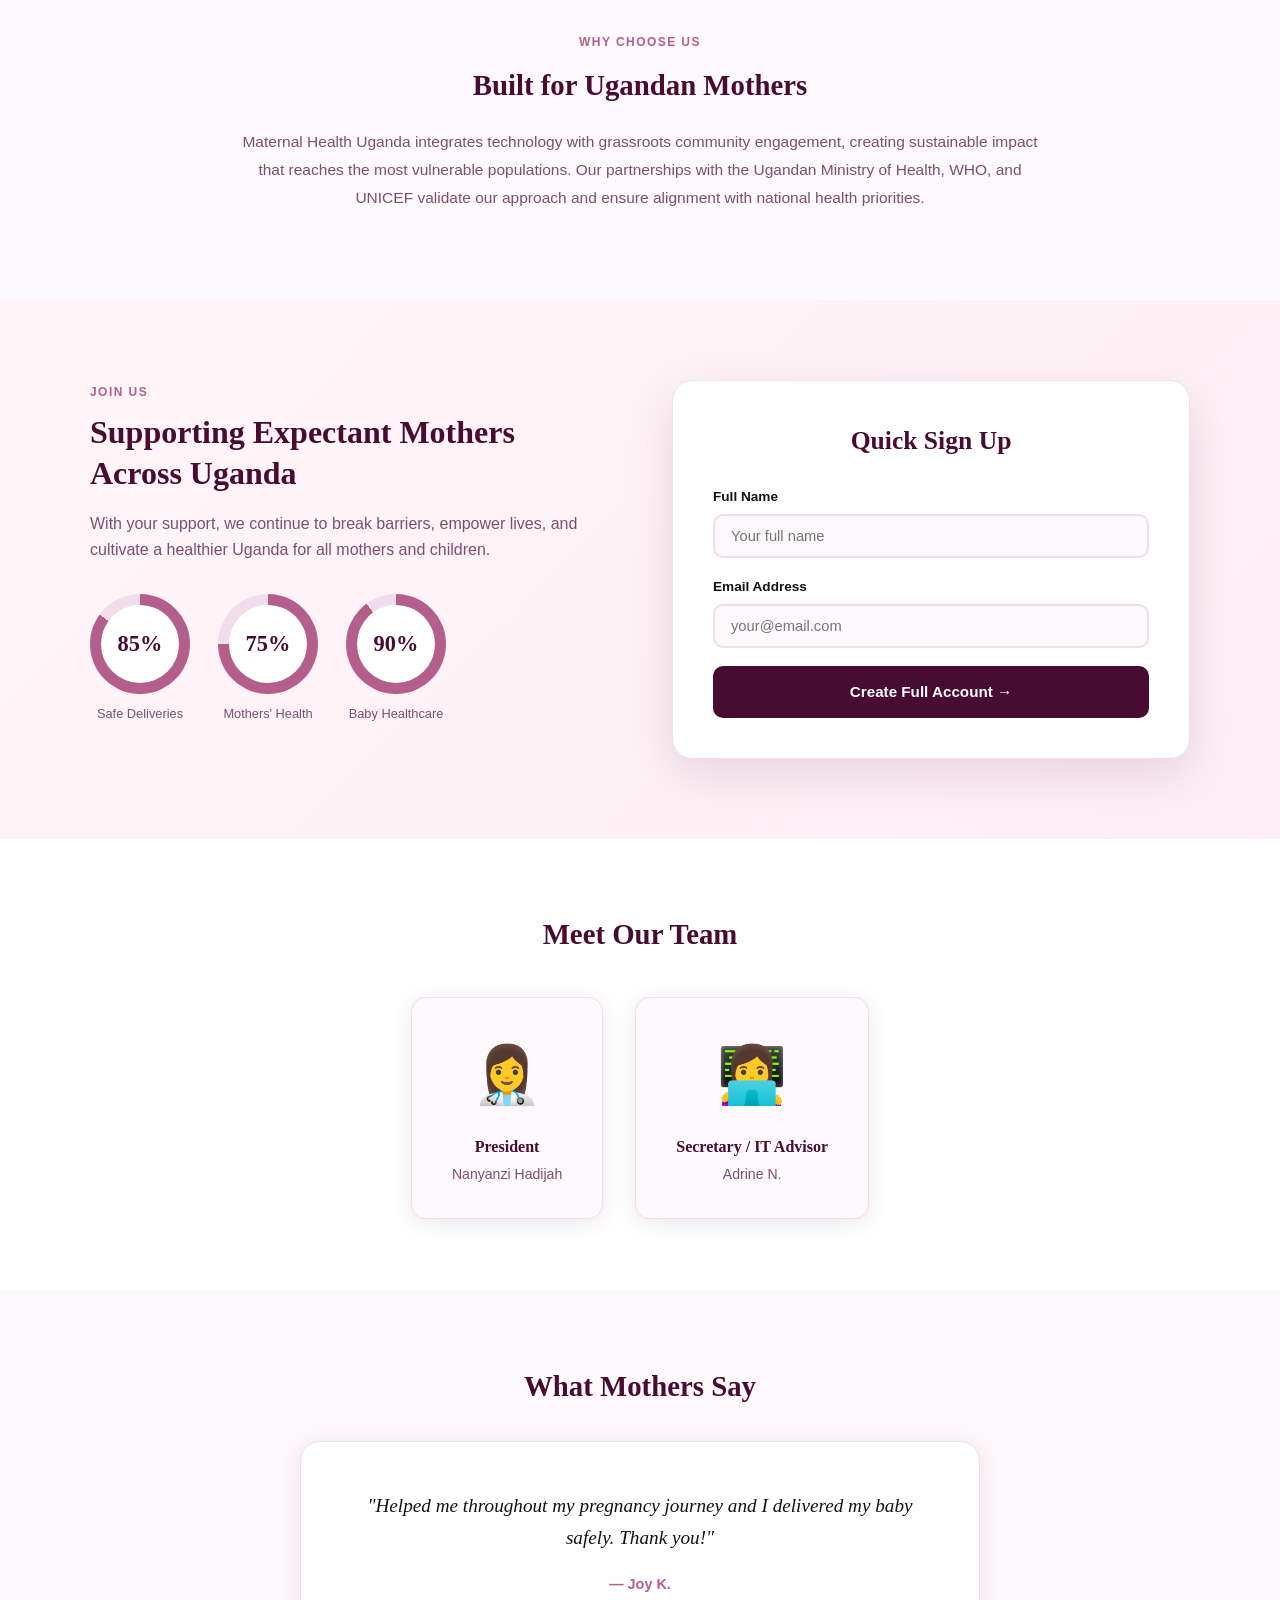
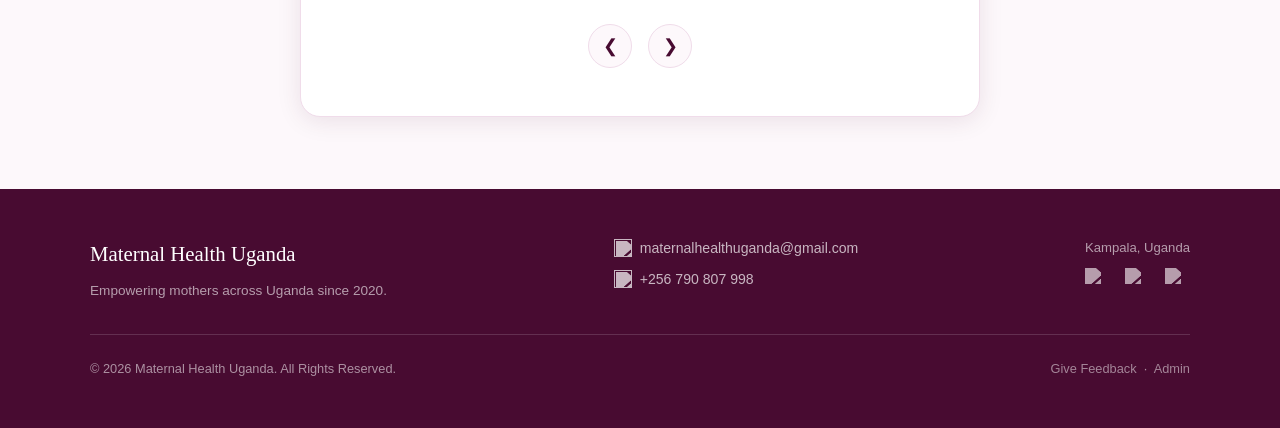
==== commit 3542bb42: "changed background colour to match the entire project" ====
--- a/frontend/index.html
+++ b/frontend/index.html
@@ -53,7 +53,7 @@
     <div class="tracker-input">
         <label for="lastPeriod">Last day of period:</label>
         <input type="date" id="lastPeriod" />
-        <!-- FIXED: Changed from trackPregnancy() to TrackMyPregnancy() to match JavaScript function name -->
+    
         <button onclick="TrackMyPregnancy()">Track My Pregnancy</button>
     </div>
     <div class="progress-container">
--- a/frontend/style.css
+++ b/frontend/style.css
@@ -350,19 +350,100 @@
 .info-band p { color: var(--text-muted); font-size: 1rem; max-width: 560px; margin: 0 auto; }
 
 /* ── Impact ── */
-#impact { background: var(--brand); text-align: center; }
-#impact h2 { font-family: var(--font-head); font-size: 2rem; color: #fff; margin-bottom: 40px; }
-.impact-counters { display: flex; justify-content: center; gap: 32px; flex-wrap: wrap; }
+.impact-section {
+    background: linear-gradient(135deg, #f8f9fa 0%, #e8f0f5 100%);
+    padding: 80px 20px;
+    text-align: center;
+}
+
+.container {
+    max-width: 1200px;
+    margin: 0 auto;
+}
+
+.impact-title {
+    font-size: 2.5rem;
+    color: #1e3a5f;
+    margin-bottom: 15px;
+}
+
+.impact-subtitle {
+    font-size: 1.2rem;
+    color: #555;
+    margin-bottom: 50px;
+}
+
+.impact-grid {
+    display: grid;
+    grid-template-columns: repeat(auto-fit, minmax(250px, 1fr));
+    gap: 30px;
+    margin-bottom: 50px;
+}
+
 .impact-card {
-    background: rgba(255,255,255,.1);
-    border: 1px solid rgba(255,255,255,.2);
-    border-radius: var(--radius);
-    padding: 28px 40px;
-    backdrop-filter: blur(6px);
-    min-width: 160px;
-}
-.impact-card h3 { font-family: var(--font-head); font-size: 2.4rem; color: var(--accent); margin-bottom: 6px; }
-.impact-card p { color: rgba(255,255,255,.8); font-size: .88rem; }
+    background: white;
+    padding: 40px 20px;
+    border-radius: 16px;
+    box-shadow: 0 10px 30px rgba(0, 0, 0, 0.08);
+    transition: transform 0.3s ease;
+}
+
+.impact-card:hover {
+    transform: translateY(-5px);
+}
+
+.counter-wrapper {
+    margin-bottom: 20px;
+}
+
+.counter {
+    font-size: 3.5rem;
+    font-weight: 800;
+    color: #e67e22;
+    display: inline-block;
+}
+
+.plus, .percent {
+    font-size: 2.5rem;
+    font-weight: 700;
+    color: #e67e22;
+    margin-left: 5px;
+}
+
+.impact-card h3 {
+    font-size: 1.3rem;
+    color: #5f1e56;
+    margin-bottom: 10px;
+}
+
+.impact-card p {
+    color: #666;
+    font-size: 0.9rem;
+}
+
+.impact-map-note {
+    margin-top: 40px;
+    padding: 20px;
+    background: #5d1e5f;
+    color: white;
+    border-radius: 12px;
+    font-weight: 500;
+}
+
+/* Responsive */
+@media (max-width: 768px) {
+    .impact-title {
+        font-size: 1.8rem;
+    }
+    
+    .counter {
+        font-size: 2.5rem;
+    }
+    
+    .impact-card {
+        padding: 25px 15px;
+    }
+}
 
 /* ── About & Why ── */
 .text-section { max-width: 820px; margin: 0 auto; text-align: center; }
